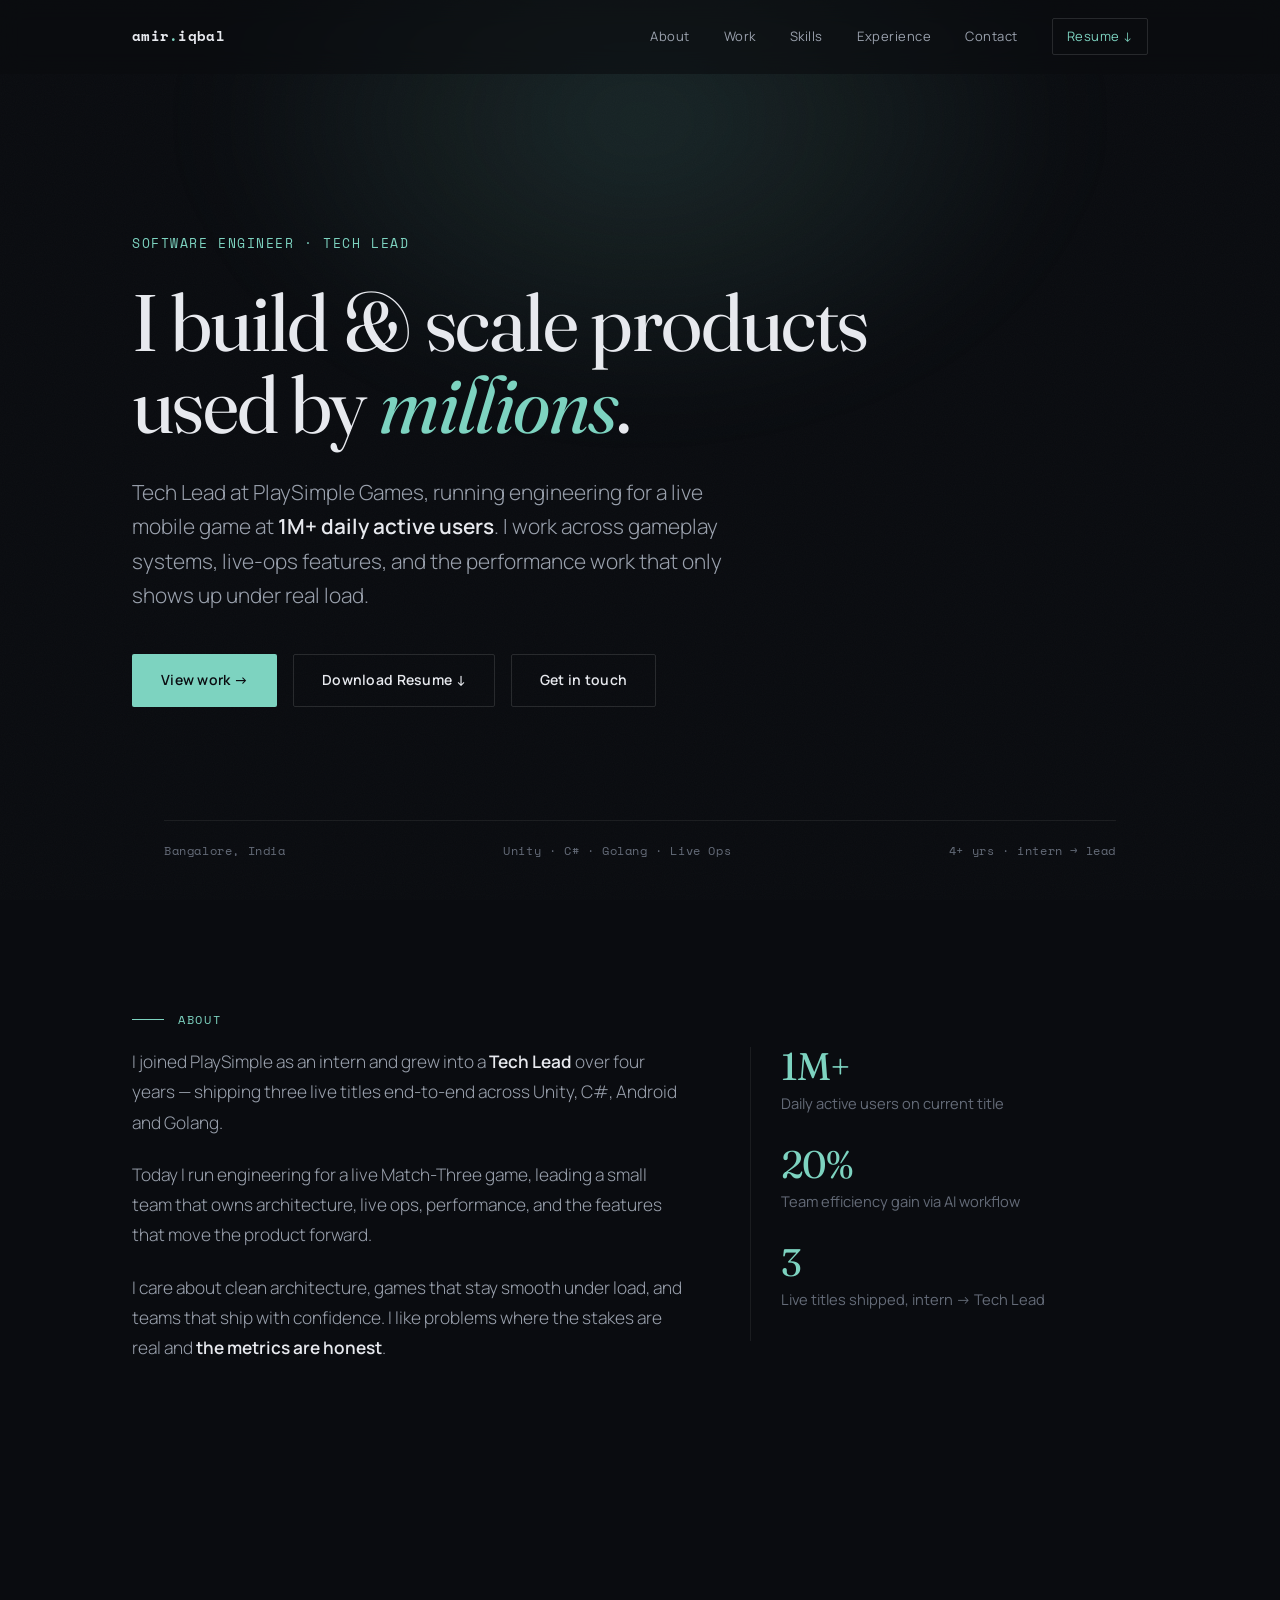
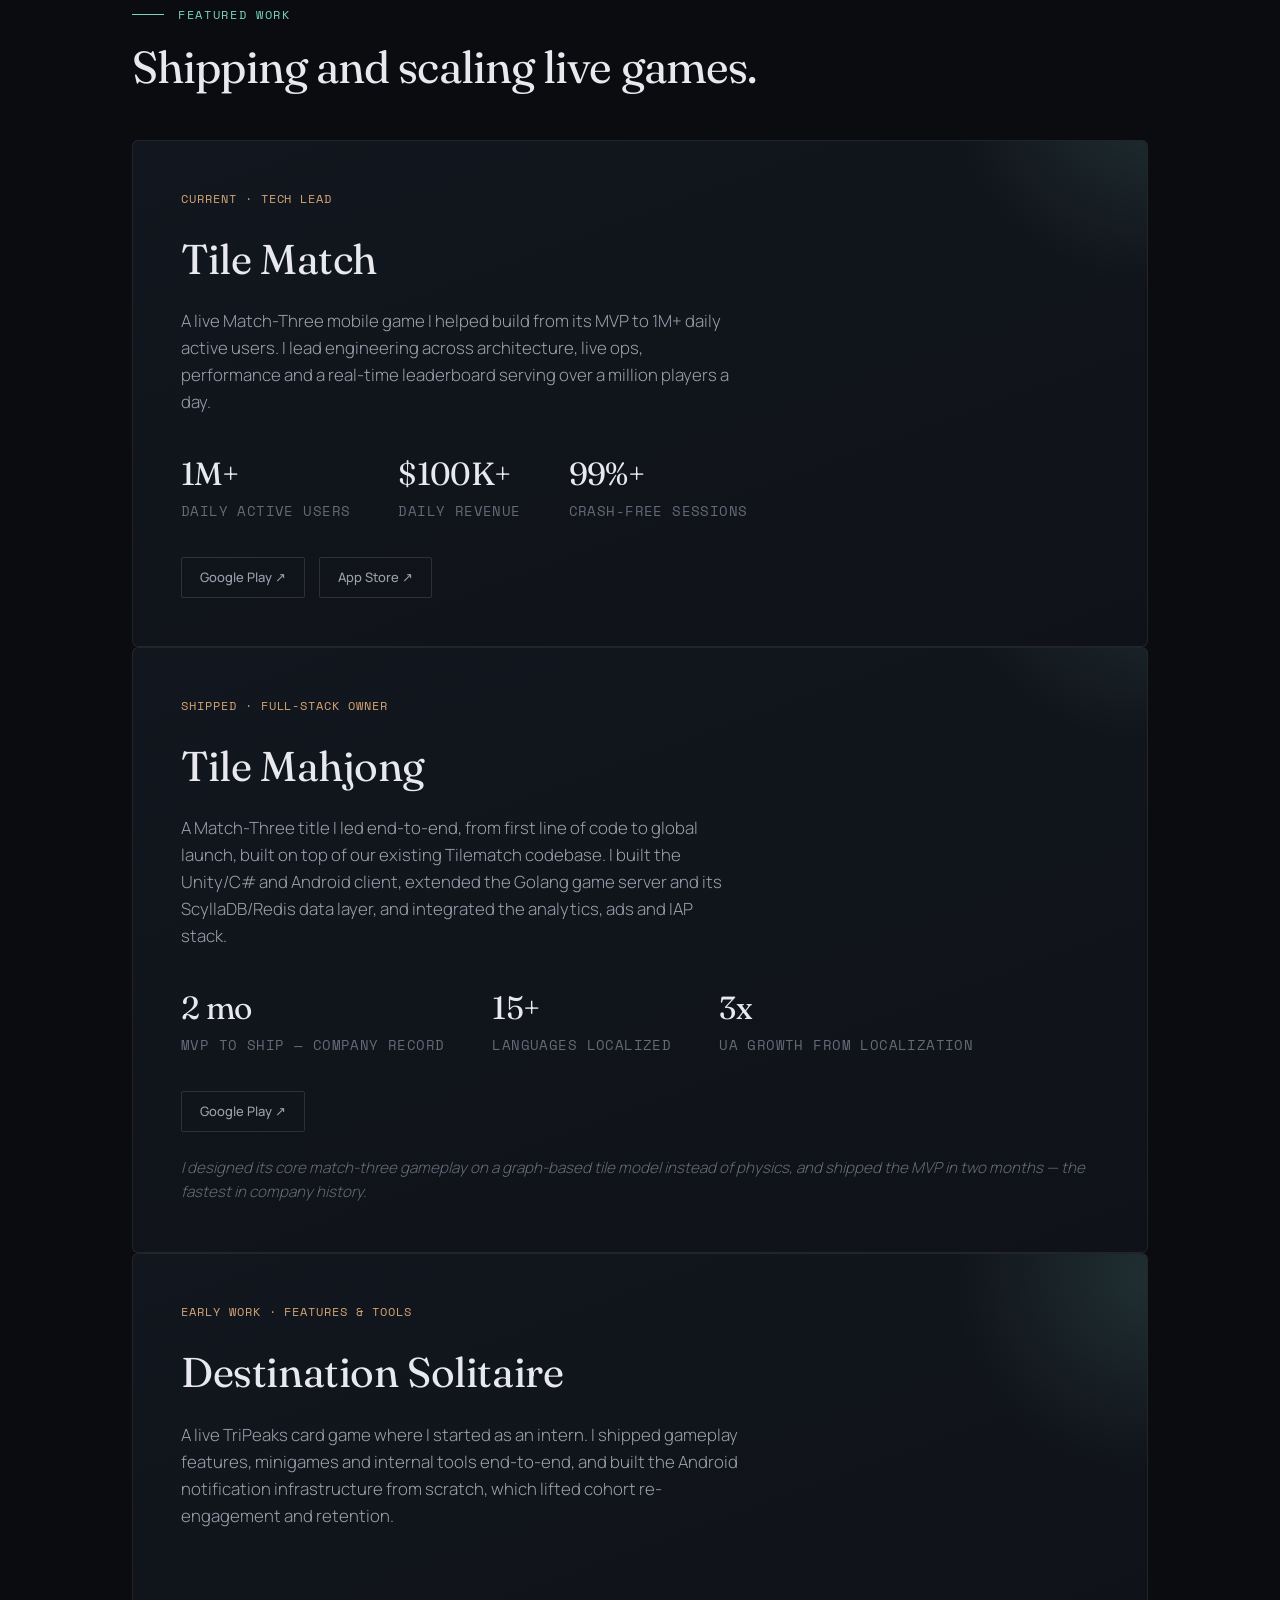
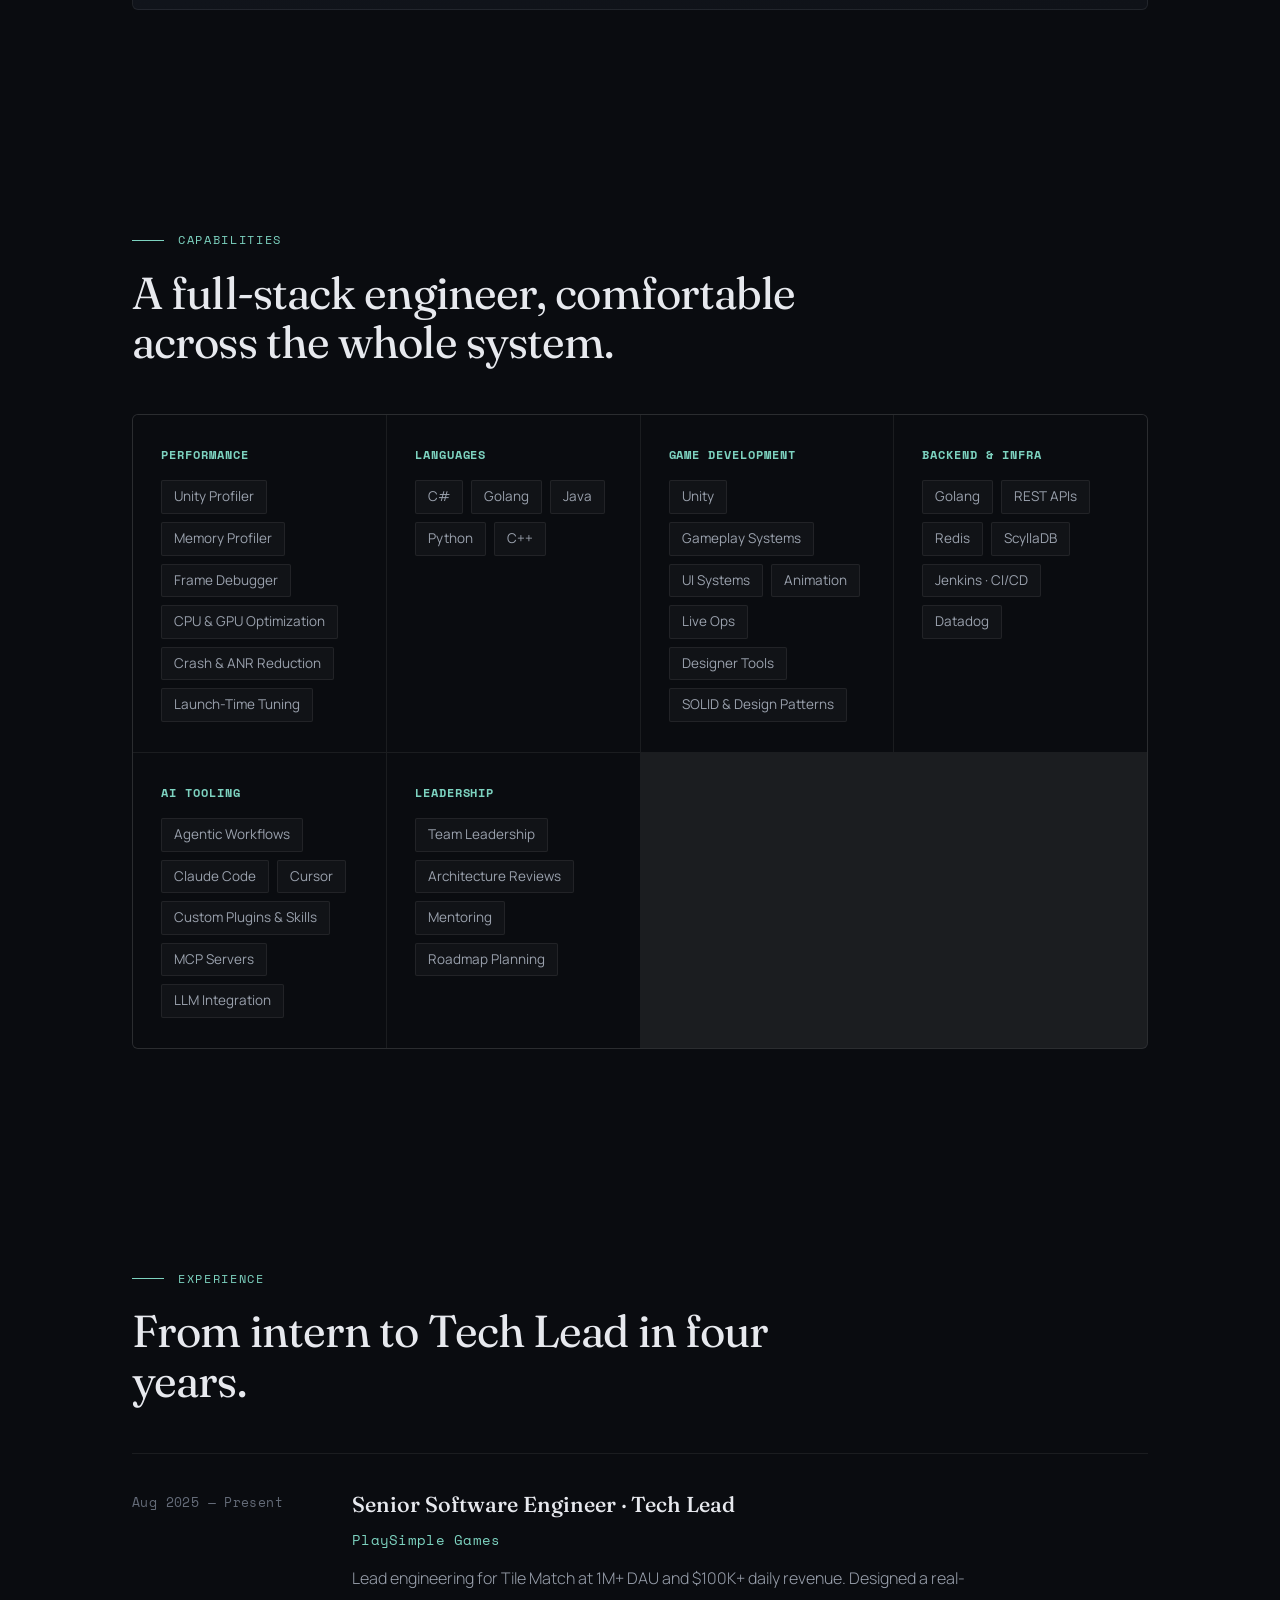
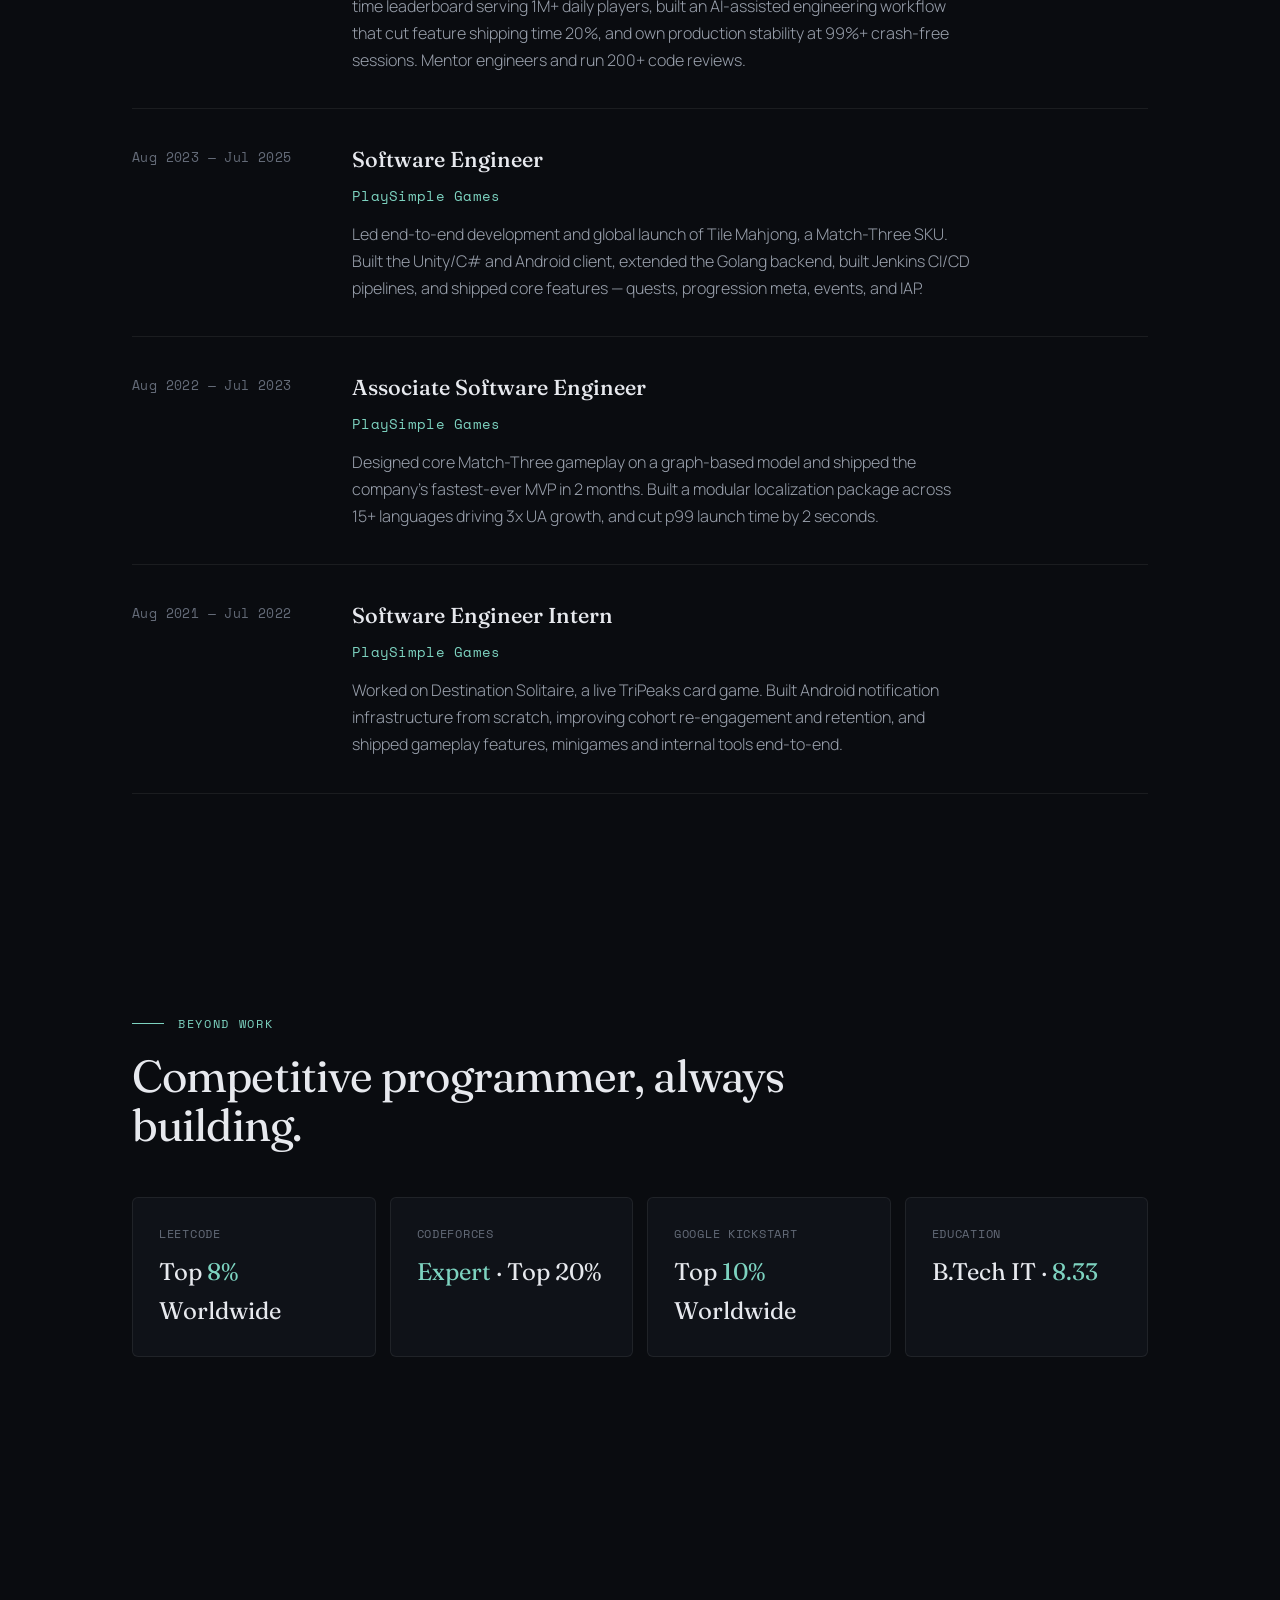
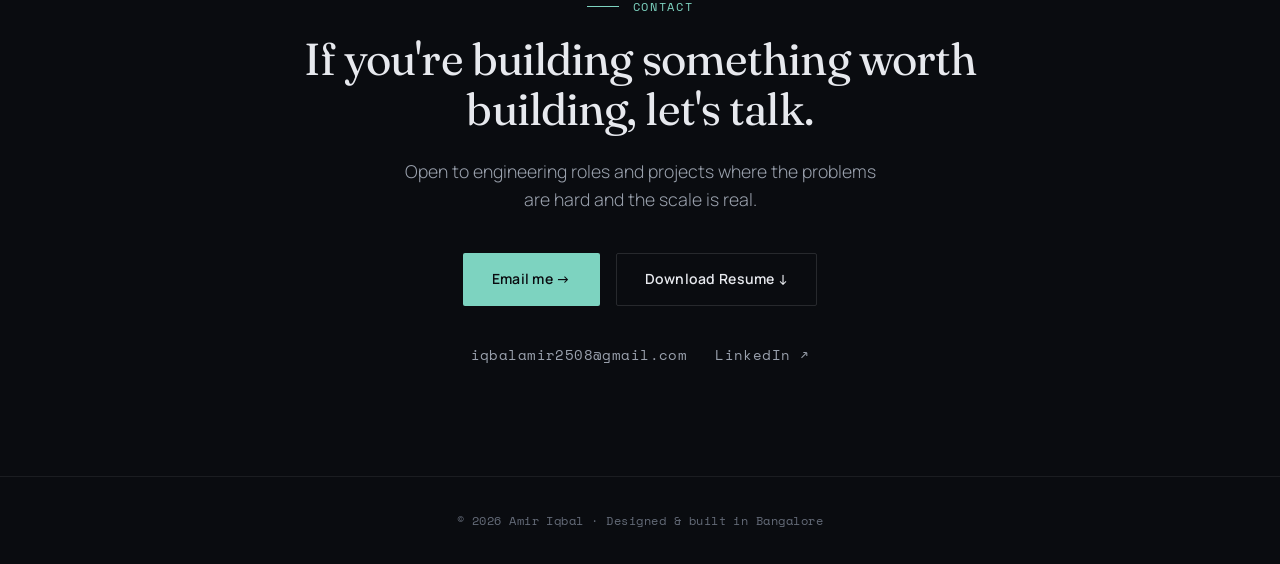
==== index.html @ c948dfc3 "Portfolio: drop delisted Solitaire store link and Tile Empire reference" ====
<!DOCTYPE html>
<html lang="en">
<head>
<meta charset="UTF-8">
<meta name="viewport" content="width=device-width, initial-scale=1.0">
<title>Amir Iqbal — Software Engineer & Tech Lead</title>
<link rel="preconnect" href="https://fonts.googleapis.com">
<link rel="preconnect" href="https://fonts.gstatic.com" crossorigin>
<link href="https://fonts.googleapis.com/css2?family=Fraunces:opsz,wght@9..144,400;9..144,500;9..144,600&family=Space+Mono:wght@400;700&family=Manrope:wght@300;400;500;600;700&display=swap" rel="stylesheet">
<style>
  :root{
    --bg:#0a0c10;
    --bg-soft:#0f1218;
    --panel:#12161e;
    --line:rgba(255,255,255,0.07);
    --line-strong:rgba(255,255,255,0.12);
    --text:#e7e9ee;
    --text-dim:#9aa1ad;
    --text-faint:#646b78;
    --accent:#7dd3c0;
    --accent-warm:#d4a574;
    --glow:rgba(125,211,192,0.14);
    --display:'Fraunces',Georgia,serif;
    --body:'Manrope',system-ui,sans-serif;
    --mono:'Space Mono',monospace;
  }
  *{margin:0;padding:0;box-sizing:border-box}
  html{scroll-behavior:smooth}
  body{
    background:var(--bg);
    color:var(--text);
    font-family:var(--body);
    font-weight:400;
    line-height:1.6;
    -webkit-font-smoothing:antialiased;
    overflow-x:hidden;
  }
  /* grain overlay */
  body::before{
    content:"";position:fixed;inset:0;z-index:1;pointer-events:none;opacity:0.025;
    background-image:url("data:image/svg+xml,%3Csvg xmlns='http://www.w3.org/2000/svg' width='200' height='200'%3E%3Cfilter id='n'%3E%3CfeTurbulence type='fractalNoise' baseFrequency='0.9' numOctaves='4'/%3E%3C/filter%3E%3Crect width='100%25' height='100%25' filter='url(%23n)'/%3E%3C/svg%3E");
  }
  ::selection{background:var(--accent);color:var(--bg)}

  .wrap{max-width:1080px;margin:0 auto;padding:0 32px;position:relative;z-index:2}

  /* ambient glow */
  .ambient{position:fixed;top:-20%;left:50%;transform:translateX(-50%);width:900px;height:600px;
    background:radial-gradient(ellipse at center,var(--glow),transparent 70%);
    filter:blur(40px);pointer-events:none;z-index:0}

  /* nav */
  nav{position:fixed;top:0;left:0;right:0;z-index:50;
    backdrop-filter:blur(12px);background:rgba(10,12,16,0.6);
    border-bottom:1px solid transparent;transition:border-color .4s,background .4s}
  nav.scrolled{border-bottom-color:var(--line);background:rgba(10,12,16,0.82)}
  .nav-in{max-width:1080px;margin:0 auto;padding:18px 32px;display:flex;justify-content:space-between;align-items:center}
  .logo{font-family:var(--mono);font-size:14px;letter-spacing:0.02em;color:var(--text);text-decoration:none;font-weight:700}
  .logo span{color:var(--accent)}
  .nav-links{display:flex;gap:34px;align-items:center}
  .nav-links a{font-size:13px;color:var(--text-dim);text-decoration:none;letter-spacing:0.04em;transition:color .25s;position:relative}
  .nav-links a:hover{color:var(--text)}
  .nav-links a::after{content:"";position:absolute;left:0;bottom:-5px;width:0;height:1px;background:var(--accent);transition:width .3s}
  .nav-links a:hover::after{width:100%}
  .nav-links a.nav-resume{color:var(--accent);border:1px solid var(--line-strong);padding:7px 14px;border-radius:2px;transition:all .25s}
  .nav-links a.nav-resume:hover{border-color:var(--accent);color:var(--accent)}
  .nav-links a.nav-resume::after{display:none}
  @media(max-width:680px){.nav-links{display:none}}

  /* hero */
  header{min-height:100vh;display:flex;align-items:center;padding:120px 0 80px;position:relative}
  .eyebrow{font-family:var(--mono);font-size:13px;color:var(--accent);letter-spacing:0.12em;text-transform:uppercase;margin-bottom:28px;
    opacity:0;animation:rise .8s .1s forwards}
  h1{font-family:var(--display);font-weight:400;font-size:clamp(2.6rem,7vw,5rem);line-height:1.02;letter-spacing:-0.02em;margin-bottom:30px}
  h1 .li{display:block;opacity:0;animation:rise .9s forwards}
  h1 .li:nth-child(1){animation-delay:.2s}
  h1 .li:nth-child(2){animation-delay:.34s}
  h1 em{font-style:italic;color:var(--accent)}
  .lead{font-size:clamp(1.05rem,2vw,1.3rem);color:var(--text-dim);max-width:600px;font-weight:300;line-height:1.65;margin-bottom:42px;
    opacity:0;animation:rise .9s .5s forwards}
  .lead b{color:var(--text);font-weight:600}
  .cta-row{display:flex;gap:16px;flex-wrap:wrap;opacity:0;animation:rise .9s .65s forwards}
  .btn{font-family:var(--body);font-size:14px;font-weight:600;letter-spacing:0.02em;padding:14px 28px;border-radius:2px;text-decoration:none;
    transition:all .3s;display:inline-flex;align-items:center;gap:10px;cursor:pointer;border:1px solid transparent}
  .btn-primary{background:var(--accent);color:var(--bg)}
  .btn-primary:hover{background:#9ee3d3;transform:translateY(-2px);box-shadow:0 12px 30px -10px var(--accent)}
  .btn-ghost{border-color:var(--line-strong);color:var(--text)}
  .btn-ghost:hover{border-color:var(--accent);color:var(--accent);transform:translateY(-2px)}

  .hero-meta{position:absolute;bottom:40px;left:32px;right:32px;display:flex;justify-content:space-between;
    font-family:var(--mono);font-size:12px;color:var(--text-faint);letter-spacing:0.05em;
    opacity:0;animation:fade 1s 1s forwards;border-top:1px solid var(--line);padding-top:20px;max-width:1016px;margin:0 auto}
  @media(max-width:680px){.hero-meta{position:static;margin-top:60px}}

  /* sections */
  section{padding:110px 0;position:relative}
  .sec-label{font-family:var(--mono);font-size:12px;color:var(--accent);letter-spacing:0.14em;text-transform:uppercase;margin-bottom:18px;
    display:flex;align-items:center;gap:14px}
  .sec-label::before{content:"";width:32px;height:1px;background:var(--accent);display:inline-block}
  h2{font-family:var(--display);font-weight:400;font-size:clamp(1.9rem,4vw,2.8rem);letter-spacing:-0.02em;line-height:1.1;margin-bottom:48px;max-width:680px}

  .about-grid{display:grid;grid-template-columns:1.4fr 1fr;gap:60px;align-items:start}
  @media(max-width:760px){.about-grid{grid-template-columns:1fr;gap:36px}}
  .about-body p{color:var(--text-dim);font-size:1.08rem;font-weight:300;margin-bottom:22px;line-height:1.75}
  .about-body p b{color:var(--text);font-weight:600}
  .about-side{border-left:1px solid var(--line);padding-left:30px}
  .stat{margin-bottom:30px}
  .stat .n{font-family:var(--display);font-size:2.4rem;color:var(--accent);line-height:1;letter-spacing:-0.02em}
  .stat .l{font-size:0.92rem;color:var(--text-faint);margin-top:6px}

  /* featured work */
  .work-card{background:linear-gradient(160deg,var(--panel),var(--bg-soft));border:1px solid var(--line);border-radius:6px;
    padding:48px;position:relative;overflow:hidden;transition:border-color .4s}
  .work-card:hover{border-color:var(--line-strong)}
  .work-card::after{content:"";position:absolute;top:-50%;right:-20%;width:400px;height:400px;
    background:radial-gradient(circle,var(--glow),transparent 70%);pointer-events:none}
  .work-tag{font-family:var(--mono);font-size:12px;color:var(--accent-warm);letter-spacing:0.08em;margin-bottom:18px;position:relative;z-index:1}
  .work-card h3{font-family:var(--display);font-size:clamp(1.8rem,3.5vw,2.6rem);font-weight:400;margin-bottom:16px;letter-spacing:-0.01em;position:relative;z-index:1}
  .work-card p{color:var(--text-dim);font-weight:300;max-width:560px;margin-bottom:32px;font-size:1.05rem;position:relative;z-index:1}
  .metrics{display:flex;gap:48px;flex-wrap:wrap;margin-bottom:34px;position:relative;z-index:1}
  .metric .mn{font-family:var(--display);font-size:2rem;color:var(--text);letter-spacing:-0.02em}
  .metric .ml{font-size:0.85rem;color:var(--text-faint);margin-top:2px;font-family:var(--mono);letter-spacing:0.03em}
  .store-links{display:flex;gap:14px;flex-wrap:wrap;position:relative;z-index:1}
  .store-links a{font-size:13px;color:var(--text-dim);text-decoration:none;border:1px solid var(--line-strong);padding:9px 18px;border-radius:2px;transition:all .3s;font-weight:500}
  .store-links a:hover{border-color:var(--accent);color:var(--accent)}

  .sku-note{margin-top:24px;font-size:0.95rem;color:var(--text-faint);font-weight:300;font-style:italic}

  /* skills */
  .skills-grid{display:grid;grid-template-columns:repeat(auto-fit,minmax(240px,1fr));gap:1px;background:var(--line);border:1px solid var(--line);border-radius:6px;overflow:hidden}
  .skill-cell{background:var(--bg);padding:30px 28px;transition:background .3s}
  .skill-cell:hover{background:var(--panel)}
  .skill-cell h4{font-family:var(--mono);font-size:12px;color:var(--accent);letter-spacing:0.08em;text-transform:uppercase;margin-bottom:16px}
  .skill-cell .items{display:flex;flex-wrap:wrap;gap:8px}
  .skill-cell .items span{font-size:13.5px;color:var(--text-dim);background:rgba(255,255,255,0.03);border:1px solid var(--line);padding:5px 12px;border-radius:2px}

  /* timeline */
  .timeline{position:relative;margin-top:10px}
  .tl-item{display:grid;grid-template-columns:180px 1fr;gap:40px;padding:34px 0;border-top:1px solid var(--line);position:relative}
  .tl-item:last-child{border-bottom:1px solid var(--line)}
  @media(max-width:680px){.tl-item{grid-template-columns:1fr;gap:10px}}
  .tl-when{font-family:var(--mono);font-size:13px;color:var(--text-faint);letter-spacing:0.03em;padding-top:4px}
  .tl-role{font-family:var(--display);font-size:1.35rem;font-weight:500;margin-bottom:6px}
  .tl-co{font-size:0.9rem;color:var(--accent);margin-bottom:14px;font-family:var(--mono);letter-spacing:0.02em}
  .tl-desc{color:var(--text-dim);font-weight:300;font-size:1rem;line-height:1.7;max-width:620px}

  /* creds */
  .creds{display:flex;gap:14px;flex-wrap:wrap}
  .cred{flex:1;min-width:200px;border:1px solid var(--line);border-radius:6px;padding:26px;background:var(--bg-soft);transition:border-color .3s,transform .3s}
  .cred:hover{border-color:var(--line-strong);transform:translateY(-3px)}
  .cred .ct{font-family:var(--mono);font-size:12px;color:var(--text-faint);letter-spacing:0.06em;text-transform:uppercase;margin-bottom:10px}
  .cred .cv{font-family:var(--display);font-size:1.5rem;color:var(--text)}
  .cred .cv em{font-style:normal;color:var(--accent)}

  /* contact */
  .contact{text-align:center;padding:130px 0 110px}
  .contact h2{margin:0 auto 24px;text-align:center}
  .contact p{color:var(--text-dim);font-weight:300;max-width:480px;margin:0 auto 40px;font-size:1.1rem}
  .contact-cta{display:flex;gap:16px;justify-content:center;flex-wrap:wrap;margin-bottom:38px}
  .contact-links{display:flex;gap:28px;justify-content:center;flex-wrap:wrap;margin-top:8px}
  .contact-links a{font-family:var(--mono);font-size:14px;color:var(--text-dim);text-decoration:none;letter-spacing:0.03em;transition:color .3s;position:relative}
  .contact-links a:hover{color:var(--accent)}

  footer{border-top:1px solid var(--line);padding:34px 0;text-align:center;font-family:var(--mono);font-size:12px;color:var(--text-faint);letter-spacing:0.04em}

  /* reveal on scroll */
  .reveal{opacity:0;transform:translateY(24px);transition:opacity .8s,transform .8s}
  .reveal.in{opacity:1;transform:none}

  @keyframes rise{from{opacity:0;transform:translateY(22px)}to{opacity:1;transform:none}}
  @keyframes fade{from{opacity:0}to{opacity:1}}
</style>
</head>
<body>
<div class="ambient"></div>

<nav id="nav">
  <div class="nav-in">
    <a href="#top" class="logo">amir<span>.</span>iqbal</a>
    <div class="nav-links">
      <a href="#about">About</a>
      <a href="#work">Work</a>
      <a href="#skills">Skills</a>
      <a href="#experience">Experience</a>
      <a href="#contact">Contact</a>
      <a href="pdfs/Amir_Iqbal_Resume.pdf" class="nav-resume" target="_blank" rel="noopener" download>Resume ↓</a>
    </div>
  </div>
</nav>

<div class="wrap" id="top">
<header>
  <div>
    <div class="eyebrow">Software Engineer · Tech Lead</div>
    <h1>
      <span class="li">I build &amp; scale products</span>
      <span class="li">used by <em>millions</em>.</span>
    </h1>
    <p class="lead">Tech Lead at PlaySimple Games, running engineering for a live mobile game at <b>1M+ daily active users</b>. I work across gameplay systems, live-ops features, and the performance work that only shows up under real load.</p>
    <div class="cta-row">
      <a href="#work" class="btn btn-primary">View work →</a>
      <a href="pdfs/Amir_Iqbal_Resume.pdf" class="btn btn-ghost" target="_blank" rel="noopener" download>Download Resume ↓</a>
      <a href="#contact" class="btn btn-ghost">Get in touch</a>
    </div>
  </div>
  <div class="hero-meta">
    <span>Bangalore, India</span>
    <span>Unity · C# · Golang · Live Ops</span>
    <span>4+ yrs · intern → lead</span>
  </div>
</header>
</div>

<div class="wrap">
<section id="about">
  <div class="sec-label">About</div>
  <div class="about-grid">
    <div class="about-body reveal">
      <p>I joined PlaySimple as an intern and grew into a <b>Tech Lead</b> over four years — shipping three live titles end-to-end across Unity, C#, Android and Golang.</p>
      <p>Today I run engineering for a live Match-Three game, leading a small team that owns architecture, live ops, performance, and the features that move the product forward.</p>
      <p>I care about clean architecture, games that stay smooth under load, and teams that ship with confidence. I like problems where the stakes are real and <b>the metrics are honest</b>.</p>
    </div>
    <div class="about-side reveal">
      <div class="stat"><div class="n">1M+</div><div class="l">Daily active users on current title</div></div>
      <div class="stat"><div class="n">20%</div><div class="l">Team efficiency gain via AI workflow</div></div>
      <div class="stat"><div class="n">3</div><div class="l">Live titles shipped, intern → Tech Lead</div></div>
    </div>
  </div>
</section>

<section id="work">
  <div class="sec-label">Featured Work</div>
  <h2>Shipping and scaling live games.</h2>
  <div class="work-card reveal">
    <div class="work-tag">CURRENT · TECH LEAD</div>
    <h3>Tile Match</h3>
    <p>A live Match-Three mobile game I helped build from its MVP to 1M+ daily active users. I lead engineering across architecture, live ops, performance and a real-time leaderboard serving over a million players a day.</p>
    <div class="metrics">
      <div class="metric"><div class="mn">1M+</div><div class="ml">DAILY ACTIVE USERS</div></div>
      <div class="metric"><div class="mn">$100K+</div><div class="ml">DAILY REVENUE</div></div>
      <div class="metric"><div class="mn">99%+</div><div class="ml">CRASH-FREE SESSIONS</div></div>
    </div>
    <div class="store-links">
      <a href="https://play.google.com/store/apps/details?id=in.playsimple.triple.tile.matchgame.pair.three.puzzle.object.royale" target="_blank" rel="noopener">Google Play ↗</a>
      <a href="https://apps.apple.com/in/app/tile-match-triple-puzzle-game/id6448493522" target="_blank" rel="noopener">App Store ↗</a>
    </div>
  </div>

  <div class="work-card reveal">
    <div class="work-tag">SHIPPED · FULL-STACK OWNER</div>
    <h3>Tile Mahjong</h3>
    <p>A Match-Three title I led end-to-end, from first line of code to global launch, built on top of our existing Tilematch codebase. I built the Unity/C# and Android client, extended the Golang game server and its ScyllaDB/Redis data layer, and integrated the analytics, ads and IAP stack.</p>
    <div class="metrics">
      <div class="metric"><div class="mn">2 mo</div><div class="ml">MVP TO SHIP — COMPANY RECORD</div></div>
      <div class="metric"><div class="mn">15+</div><div class="ml">LANGUAGES LOCALIZED</div></div>
      <div class="metric"><div class="mn">3x</div><div class="ml">UA GROWTH FROM LOCALIZATION</div></div>
    </div>
    <div class="store-links">
      <a href="https://play.google.com/store/apps/details?id=in.playsimple.triple.mahjong.tile" target="_blank" rel="noopener">Google Play ↗</a>
    </div>
    <div class="sku-note">I designed its core match-three gameplay on a graph-based tile model instead of physics, and shipped the MVP in two months — the fastest in company history.</div>
  </div>

  <div class="work-card reveal">
    <div class="work-tag">EARLY WORK · FEATURES &amp; TOOLS</div>
    <h3>Destination Solitaire</h3>
    <p>A live TriPeaks card game where I started as an intern. I shipped gameplay features, minigames and internal tools end-to-end, and built the Android notification infrastructure from scratch, which lifted cohort re-engagement and retention.</p>
  </div>
</section>

<section id="skills">
  <div class="sec-label">Capabilities</div>
  <h2>A full-stack engineer, comfortable across the whole system.</h2>
  <div class="skills-grid reveal">
    <div class="skill-cell">
      <h4>Performance</h4>
      <div class="items"><span>Unity Profiler</span><span>Memory Profiler</span><span>Frame Debugger</span><span>CPU &amp; GPU Optimization</span><span>Crash &amp; ANR Reduction</span><span>Launch-Time Tuning</span></div>
    </div>
    <div class="skill-cell">
      <h4>Languages</h4>
      <div class="items"><span>C#</span><span>Golang</span><span>Java</span><span>Python</span><span>C++</span></div>
    </div>
    <div class="skill-cell">
      <h4>Game Development</h4>
      <div class="items"><span>Unity</span><span>Gameplay Systems</span><span>UI Systems</span><span>Animation</span><span>Live Ops</span><span>Designer Tools</span><span>SOLID &amp; Design Patterns</span></div>
    </div>
    <div class="skill-cell">
      <h4>Backend &amp; Infra</h4>
      <div class="items"><span>Golang</span><span>REST APIs</span><span>Redis</span><span>ScyllaDB</span><span>Jenkins · CI/CD</span><span>Datadog</span></div>
    </div>
    <div class="skill-cell">
      <h4>AI Tooling</h4>
      <div class="items"><span>Agentic Workflows</span><span>Claude Code</span><span>Cursor</span><span>Custom Plugins &amp; Skills</span><span>MCP Servers</span><span>LLM Integration</span></div>
    </div>
    <div class="skill-cell">
      <h4>Leadership</h4>
      <div class="items"><span>Team Leadership</span><span>Architecture Reviews</span><span>Mentoring</span><span>Roadmap Planning</span></div>
    </div>
  </div>
</section>

<section id="experience">
  <div class="sec-label">Experience</div>
  <h2>From intern to Tech Lead in four years.</h2>
  <div class="timeline reveal">
    <div class="tl-item">
      <div class="tl-when">Aug 2025 — Present</div>
      <div>
        <div class="tl-role">Senior Software Engineer · Tech Lead</div>
        <div class="tl-co">PlaySimple Games</div>
        <div class="tl-desc">Lead engineering for Tile Match at 1M+ DAU and $100K+ daily revenue. Designed a real-time leaderboard serving 1M+ daily players, built an AI-assisted engineering workflow that cut feature shipping time 20%, and own production stability at 99%+ crash-free sessions. Mentor engineers and run 200+ code reviews.</div>
      </div>
    </div>
    <div class="tl-item">
      <div class="tl-when">Aug 2023 — Jul 2025</div>
      <div>
        <div class="tl-role">Software Engineer</div>
        <div class="tl-co">PlaySimple Games</div>
        <div class="tl-desc">Led end-to-end development and global launch of Tile Mahjong, a Match-Three SKU. Built the Unity/C# and Android client, extended the Golang backend, built Jenkins CI/CD pipelines, and shipped core features — quests, progression meta, events, and IAP.</div>
      </div>
    </div>
    <div class="tl-item">
      <div class="tl-when">Aug 2022 — Jul 2023</div>
      <div>
        <div class="tl-role">Associate Software Engineer</div>
        <div class="tl-co">PlaySimple Games</div>
        <div class="tl-desc">Designed core Match-Three gameplay on a graph-based model and shipped the company's fastest-ever MVP in 2 months. Built a modular localization package across 15+ languages driving 3x UA growth, and cut p99 launch time by 2 seconds.</div>
      </div>
    </div>
    <div class="tl-item">
      <div class="tl-when">Aug 2021 — Jul 2022</div>
      <div>
        <div class="tl-role">Software Engineer Intern</div>
        <div class="tl-co">PlaySimple Games</div>
        <div class="tl-desc">Worked on Destination Solitaire, a live TriPeaks card game. Built Android notification infrastructure from scratch, improving cohort re-engagement and retention, and shipped gameplay features, minigames and internal tools end-to-end.</div>
      </div>
    </div>
  </div>
</section>

<section id="creds-sec">
  <div class="sec-label">Beyond Work</div>
  <h2>Competitive programmer, always building.</h2>
  <div class="creds reveal">
    <div class="cred"><div class="ct">LeetCode</div><div class="cv">Top <em>8%</em> Worldwide</div></div>
    <div class="cred"><div class="ct">Codeforces</div><div class="cv"><em>Expert</em> · Top 20%</div></div>
    <div class="cred"><div class="ct">Google Kickstart</div><div class="cv">Top <em>10%</em> Worldwide</div></div>
    <div class="cred"><div class="ct">Education</div><div class="cv">B.Tech IT · <em>8.33</em></div></div>
  </div>
</section>
</div>

<div class="wrap">
<section id="contact" class="contact">
  <div class="sec-label" style="justify-content:center">Contact</div>
  <h2>If you're building something worth building, let's talk.</h2>
  <p>Open to engineering roles and projects where the problems are hard and the scale is real.</p>
  <div class="contact-cta">
    <a href="mailto:iqbalamir2508@gmail.com" class="btn btn-primary">Email me →</a>
    <a href="pdfs/Amir_Iqbal_Resume.pdf" class="btn btn-ghost" target="_blank" rel="noopener" download>Download Resume ↓</a>
  </div>
  <div class="contact-links">
    <a href="mailto:iqbalamir2508@gmail.com">iqbalamir2508@gmail.com</a>
    <a href="https://linkedin.com/in/iqbalamir2000" target="_blank" rel="noopener">LinkedIn ↗</a>
  </div>
</section>
</div>

<footer>
  <div class="wrap">© 2026 Amir Iqbal · Designed &amp; built in Bangalore</div>
</footer>

<script>
  const nav=document.getElementById('nav');
  window.addEventListener('scroll',()=>{nav.classList.toggle('scrolled',window.scrollY>40)});
  const io=new IntersectionObserver((es)=>{es.forEach(e=>{if(e.isIntersecting){e.target.classList.add('in');io.unobserve(e.target)}})},{threshold:0.12});
  document.querySelectorAll('.reveal').forEach(el=>io.observe(el));
</script>
</body>
</html>
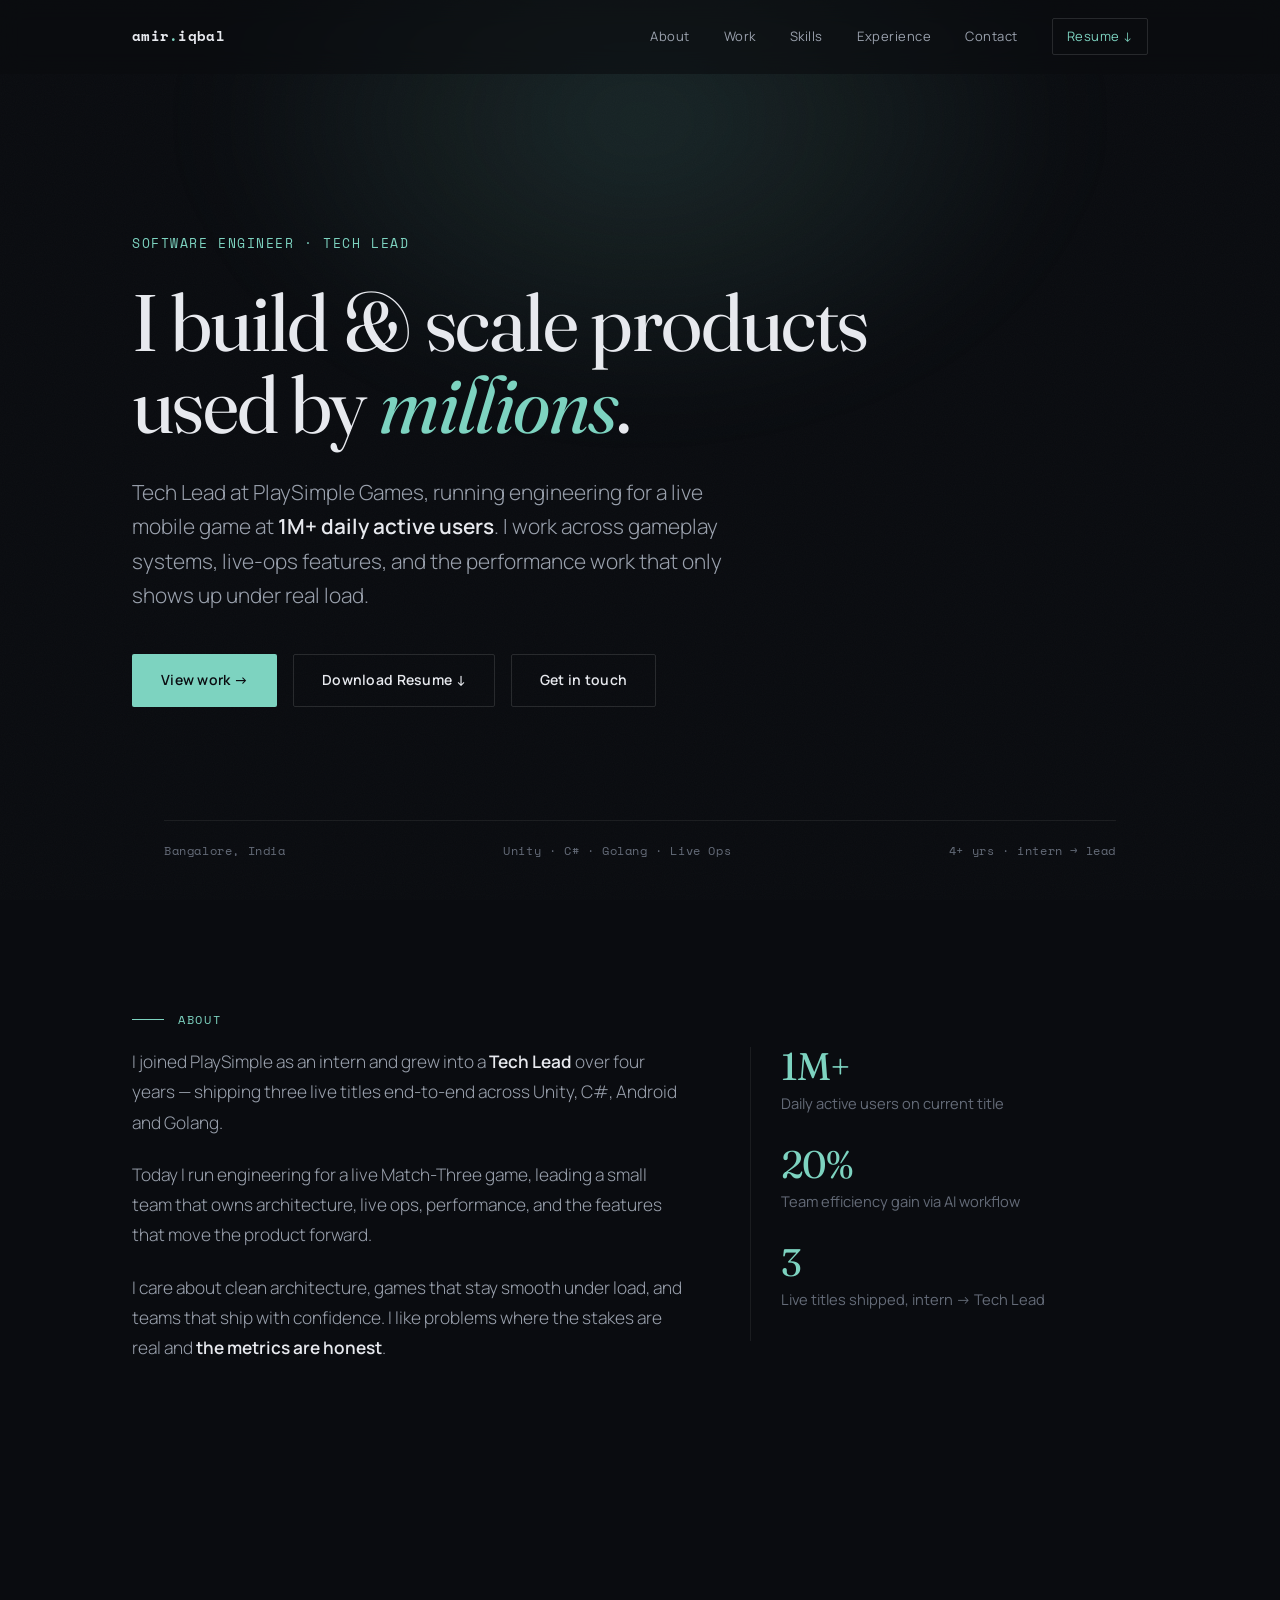
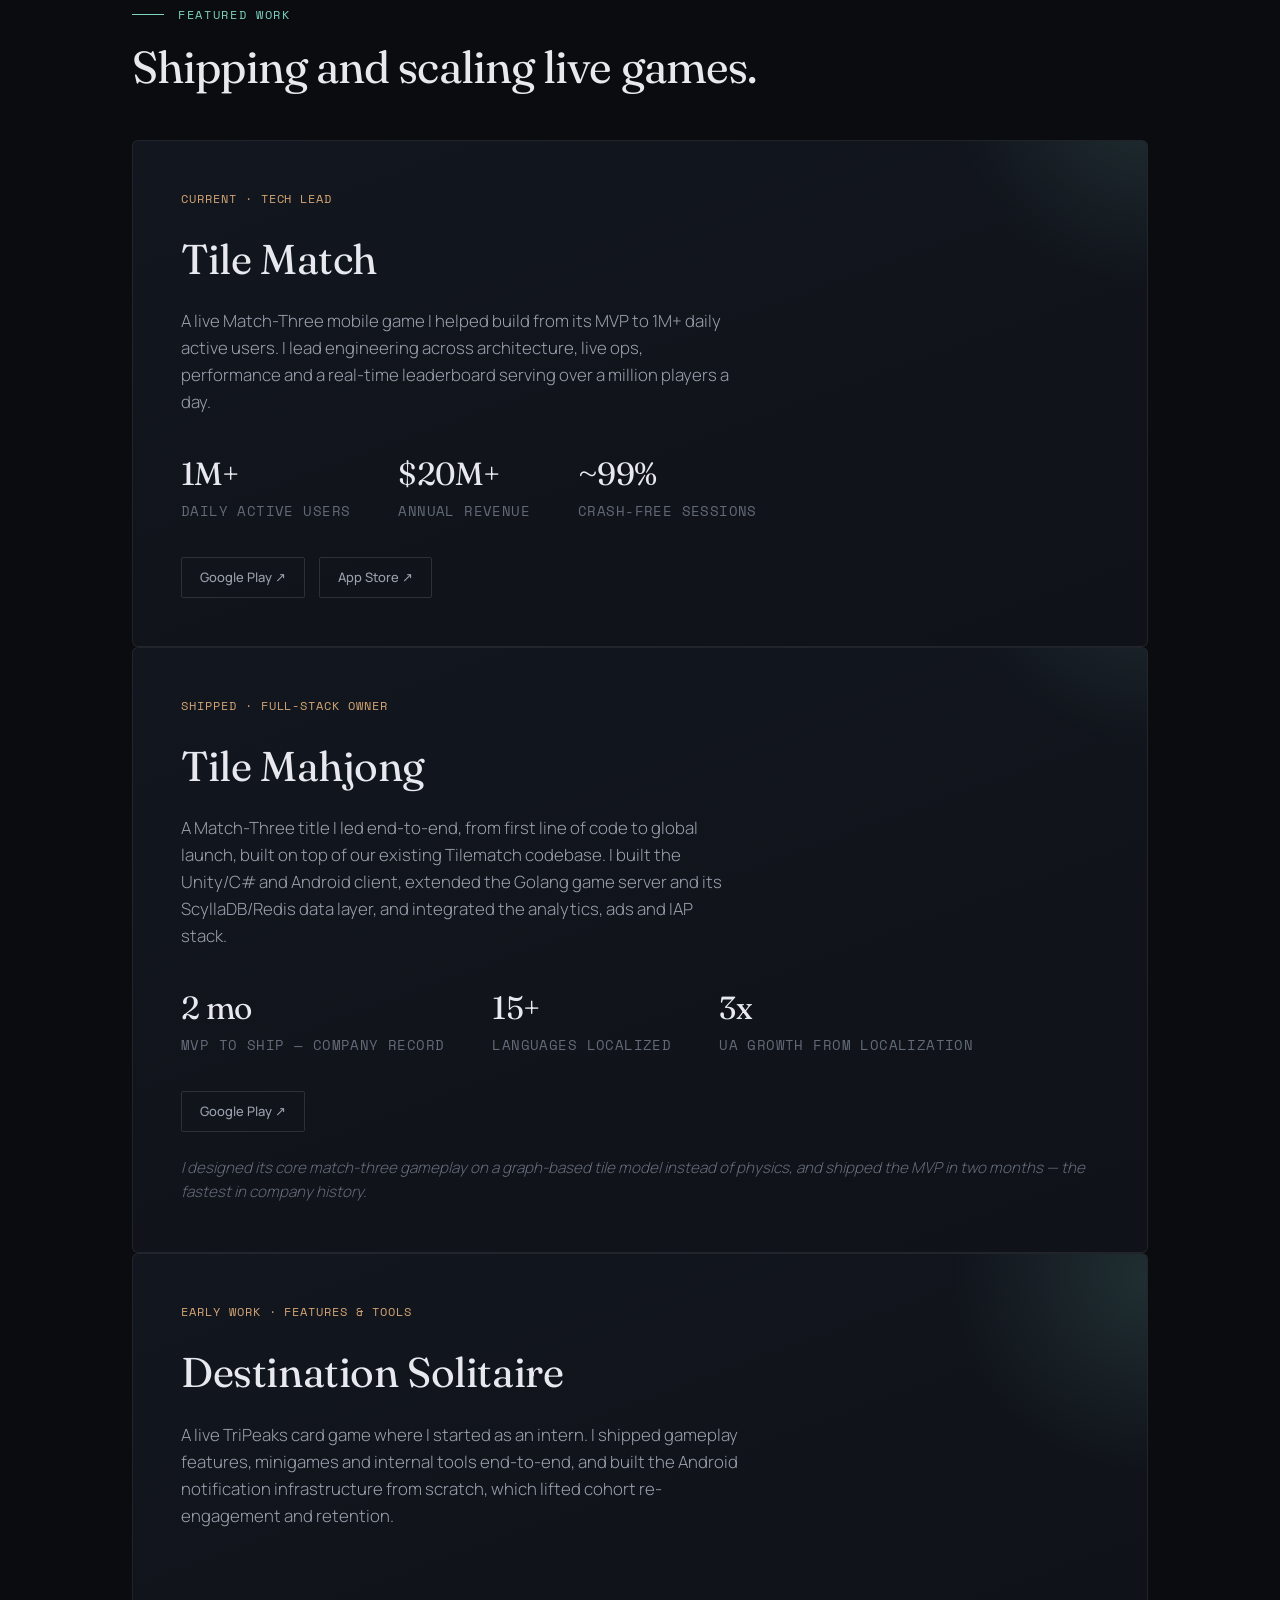
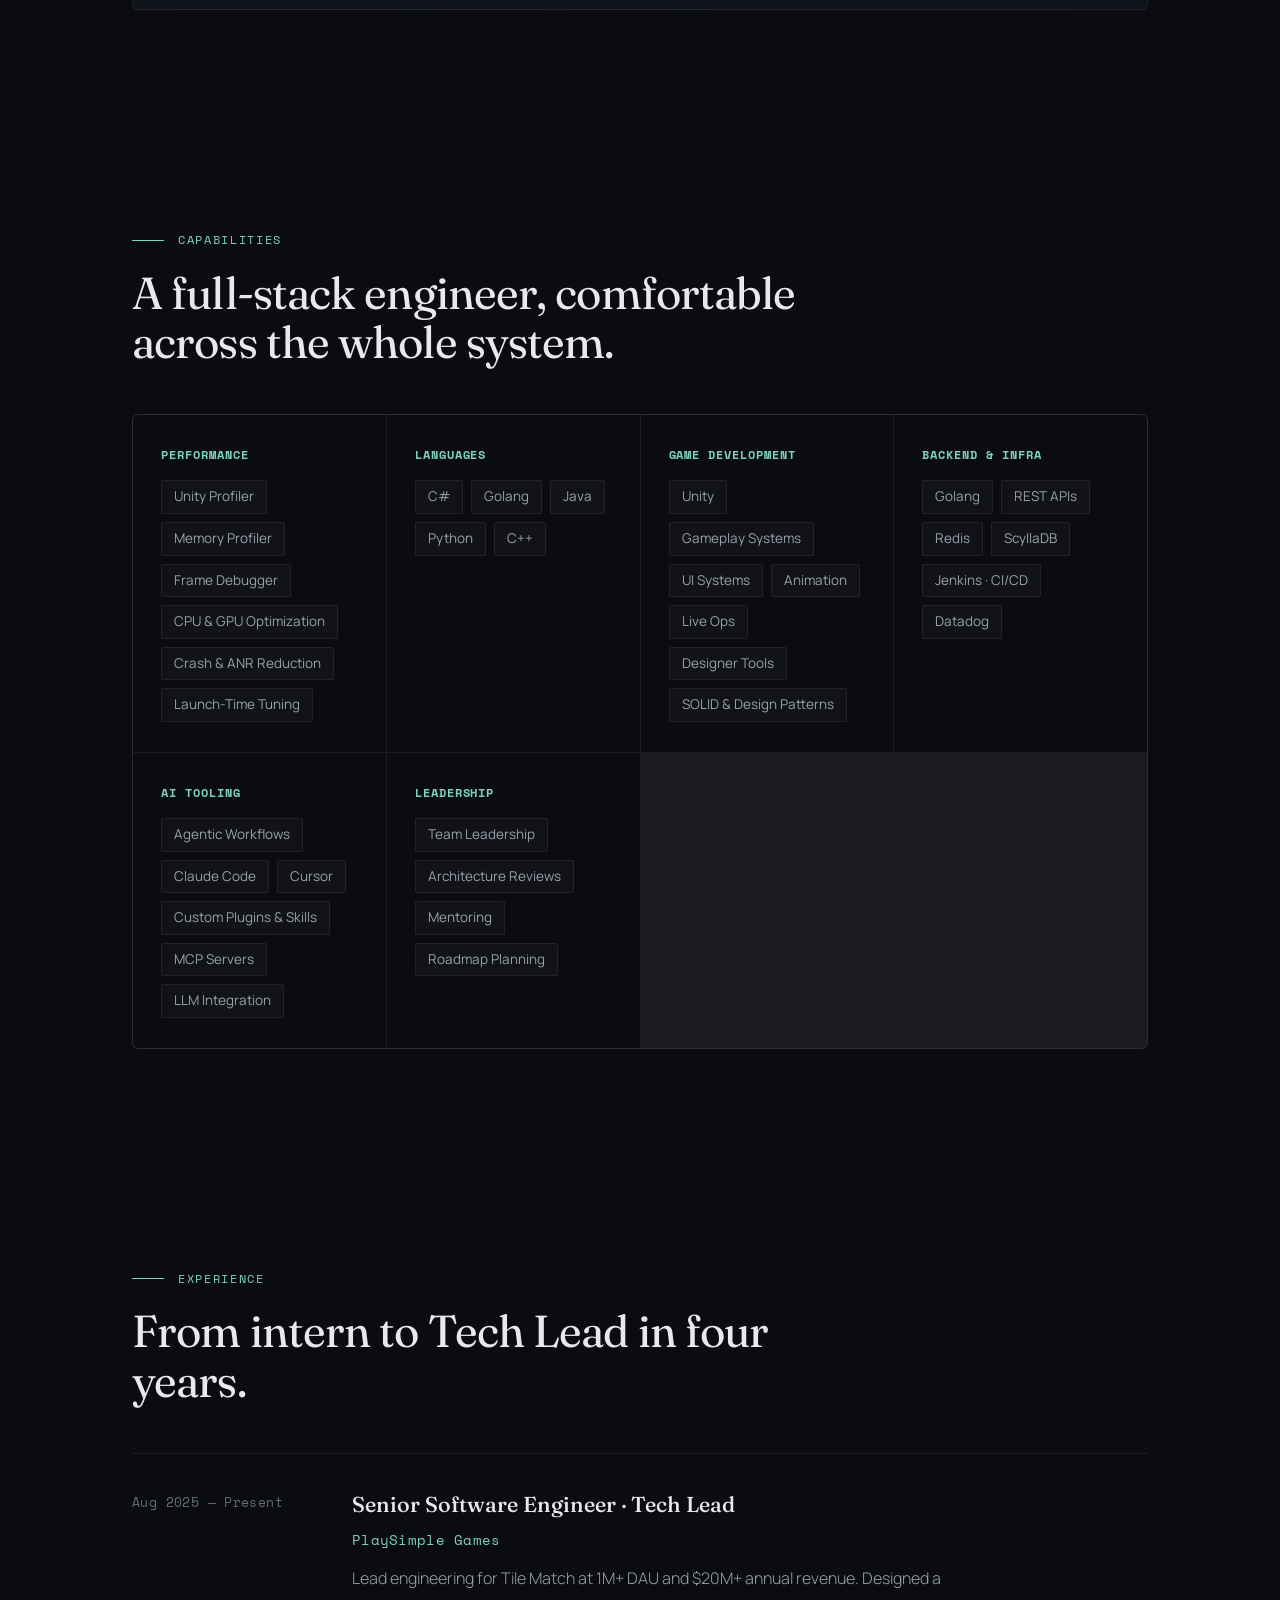
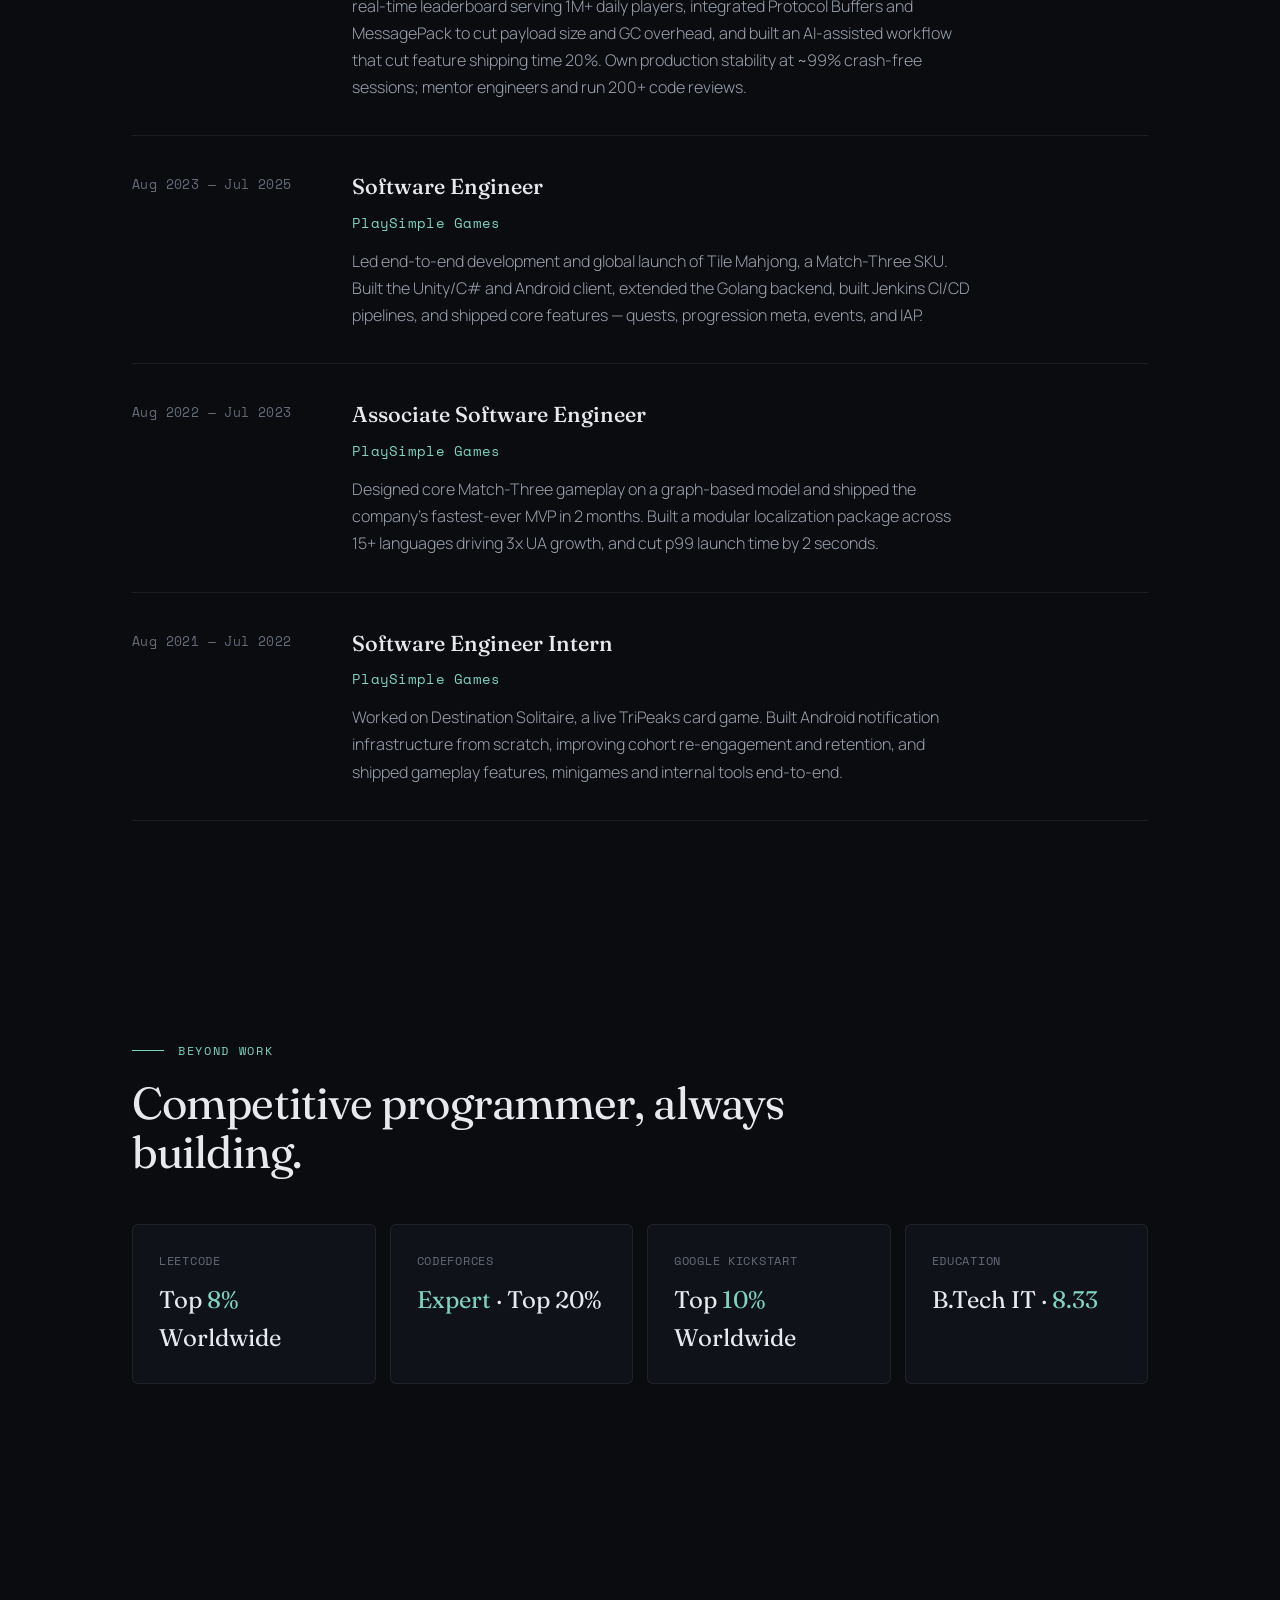
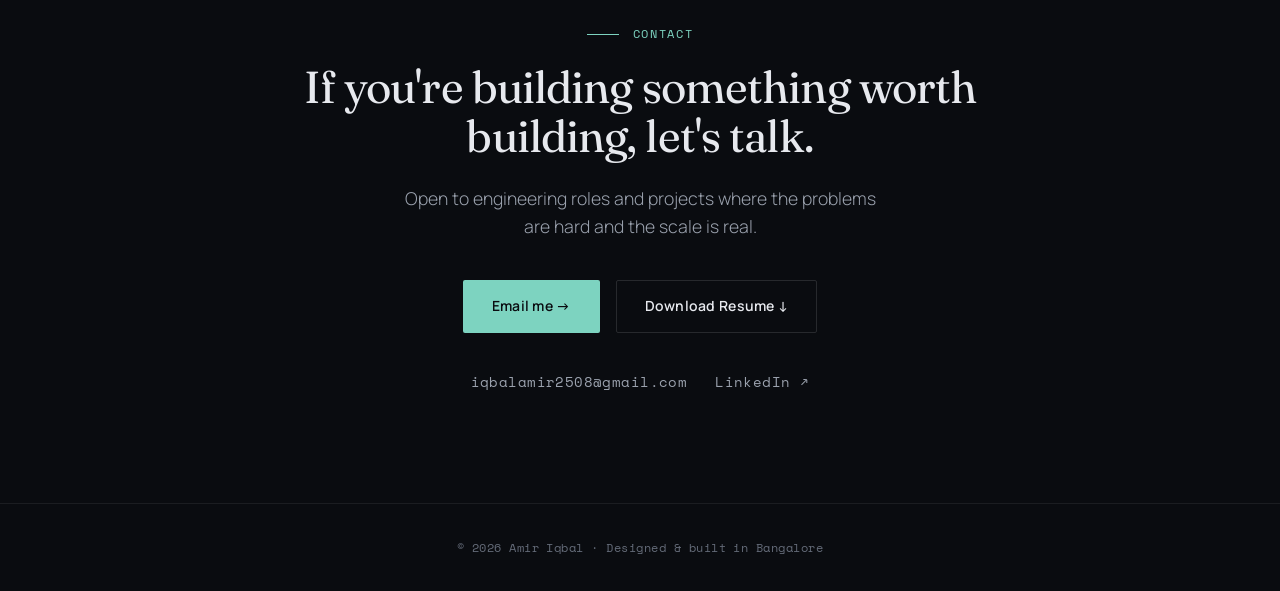
==== commit f47879c6: "Correct revenue and crash-free figures; surface serialization work" ====
--- a/index.html
+++ b/index.html
@@ -237,8 +237,8 @@
     <p>A live Match-Three mobile game I helped build from its MVP to 1M+ daily active users. I lead engineering across architecture, live ops, performance and a real-time leaderboard serving over a million players a day.</p>
     <div class="metrics">
       <div class="metric"><div class="mn">1M+</div><div class="ml">DAILY ACTIVE USERS</div></div>
-      <div class="metric"><div class="mn">$100K+</div><div class="ml">DAILY REVENUE</div></div>
-      <div class="metric"><div class="mn">99%+</div><div class="ml">CRASH-FREE SESSIONS</div></div>
+      <div class="metric"><div class="mn">$20M+</div><div class="ml">ANNUAL REVENUE</div></div>
+      <div class="metric"><div class="mn">~99%</div><div class="ml">CRASH-FREE SESSIONS</div></div>
     </div>
     <div class="store-links">
       <a href="https://play.google.com/store/apps/details?id=in.playsimple.triple.tile.matchgame.pair.three.puzzle.object.royale" target="_blank" rel="noopener">Google Play ↗</a>
@@ -308,7 +308,7 @@
       <div>
         <div class="tl-role">Senior Software Engineer · Tech Lead</div>
         <div class="tl-co">PlaySimple Games</div>
-        <div class="tl-desc">Lead engineering for Tile Match at 1M+ DAU and $100K+ daily revenue. Designed a real-time leaderboard serving 1M+ daily players, built an AI-assisted engineering workflow that cut feature shipping time 20%, and own production stability at 99%+ crash-free sessions. Mentor engineers and run 200+ code reviews.</div>
+        <div class="tl-desc">Lead engineering for Tile Match at 1M+ DAU and $20M+ annual revenue. Designed a real-time leaderboard serving 1M+ daily players, integrated Protocol Buffers and MessagePack to cut payload size and GC overhead, and built an AI-assisted workflow that cut feature shipping time 20%. Own production stability at ~99% crash-free sessions; mentor engineers and run 200+ code reviews.</div>
       </div>
     </div>
     <div class="tl-item">
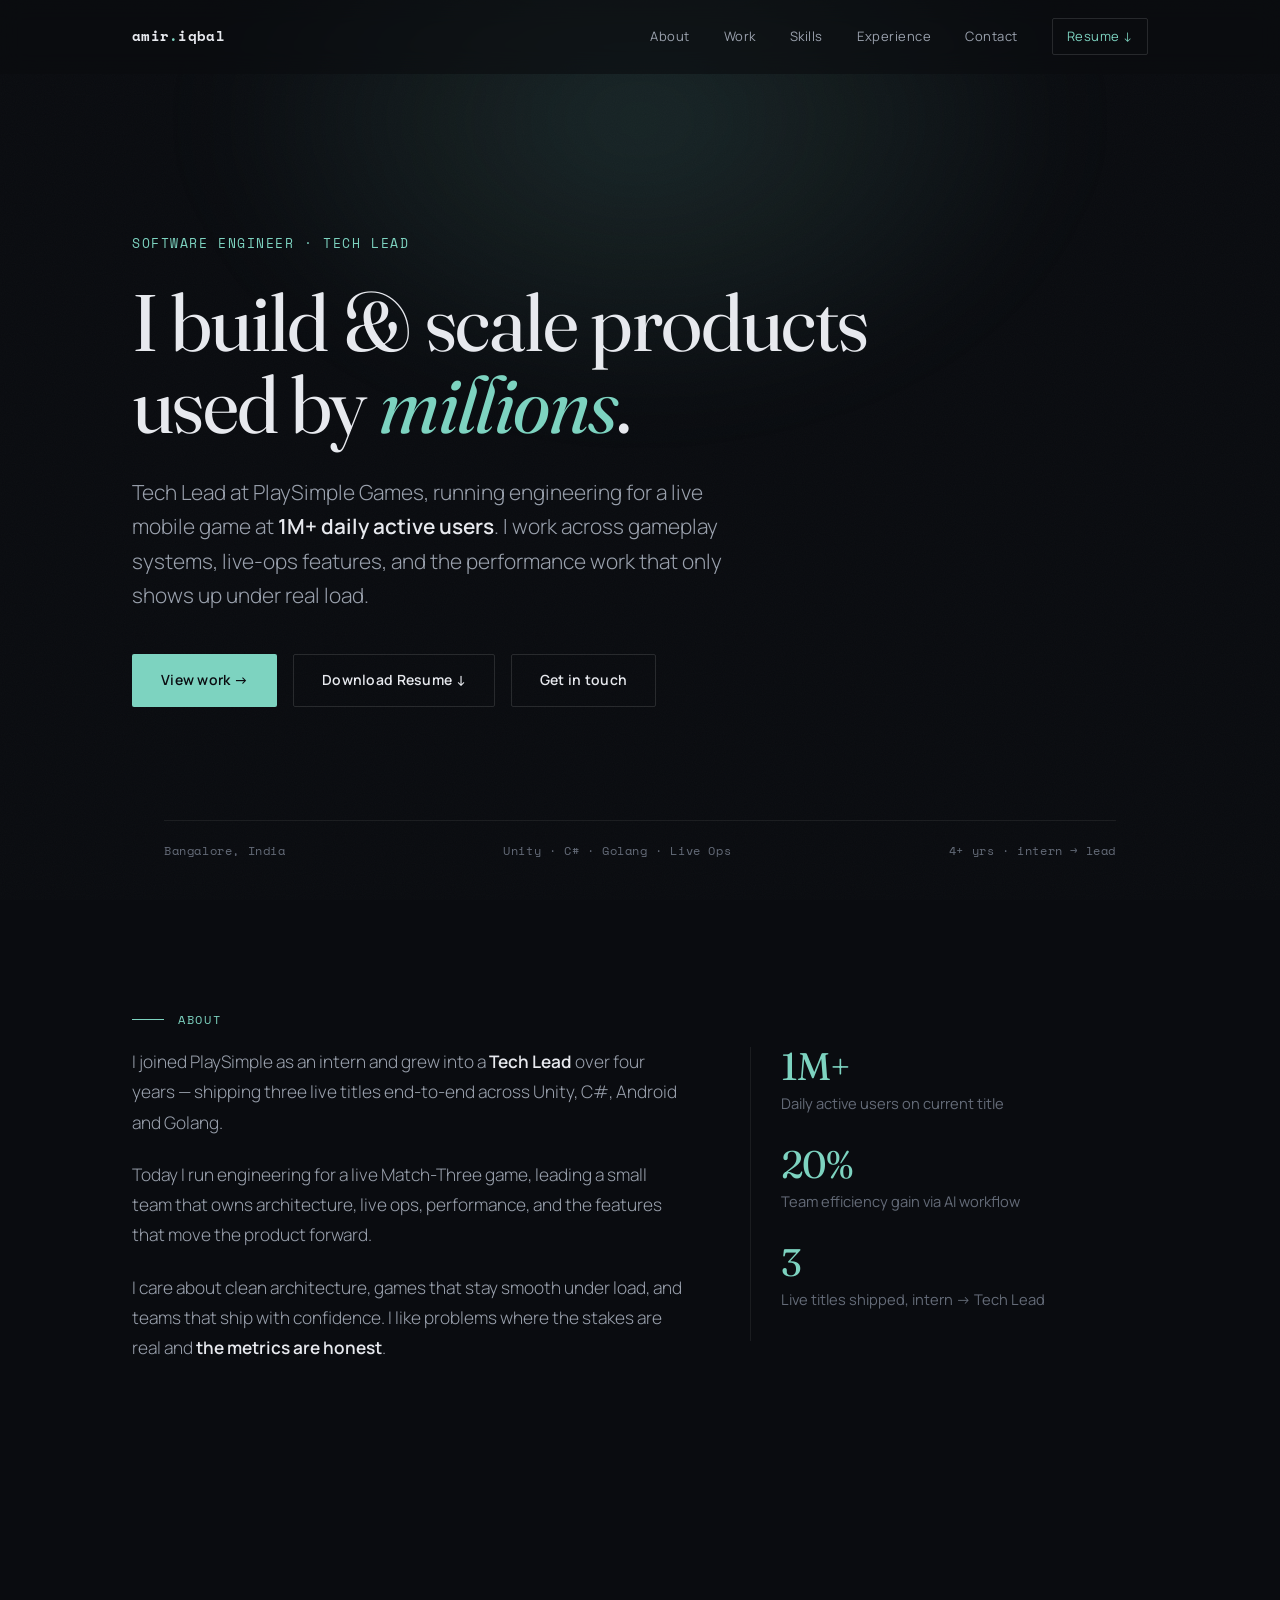
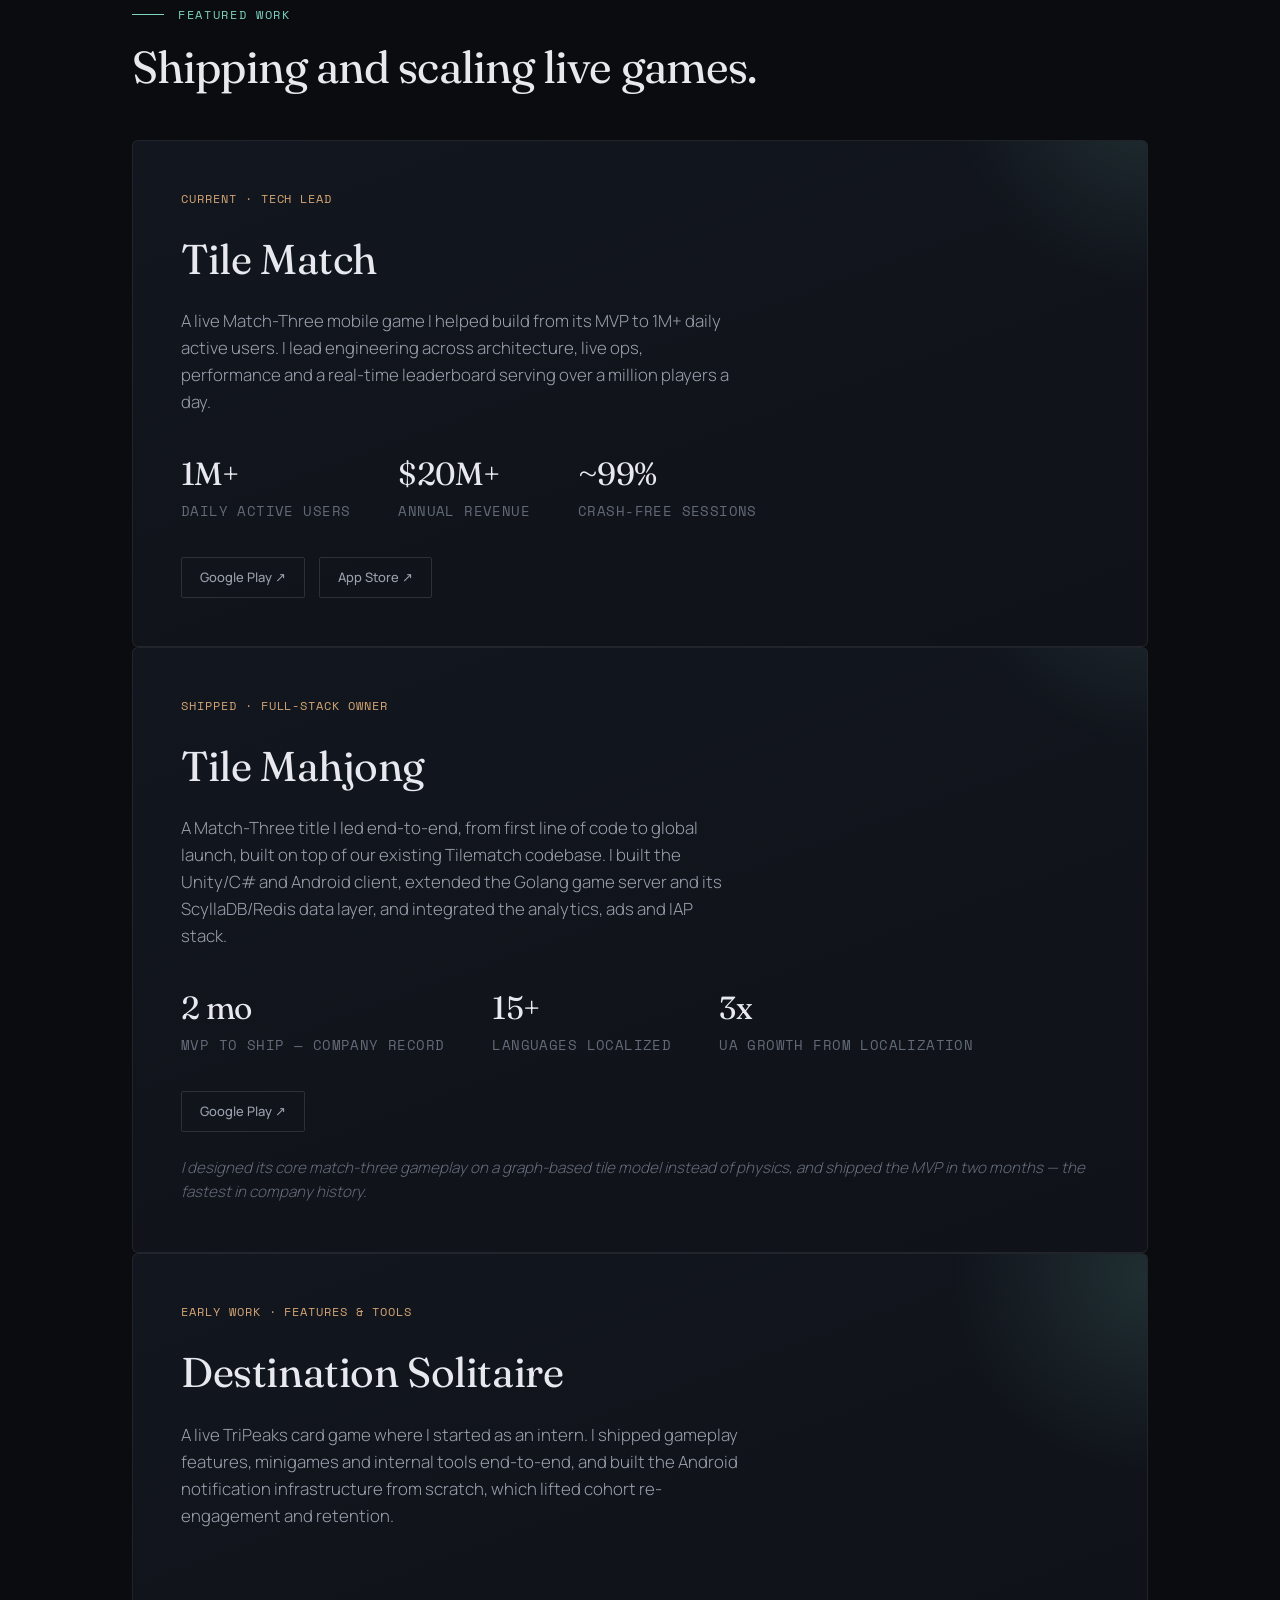
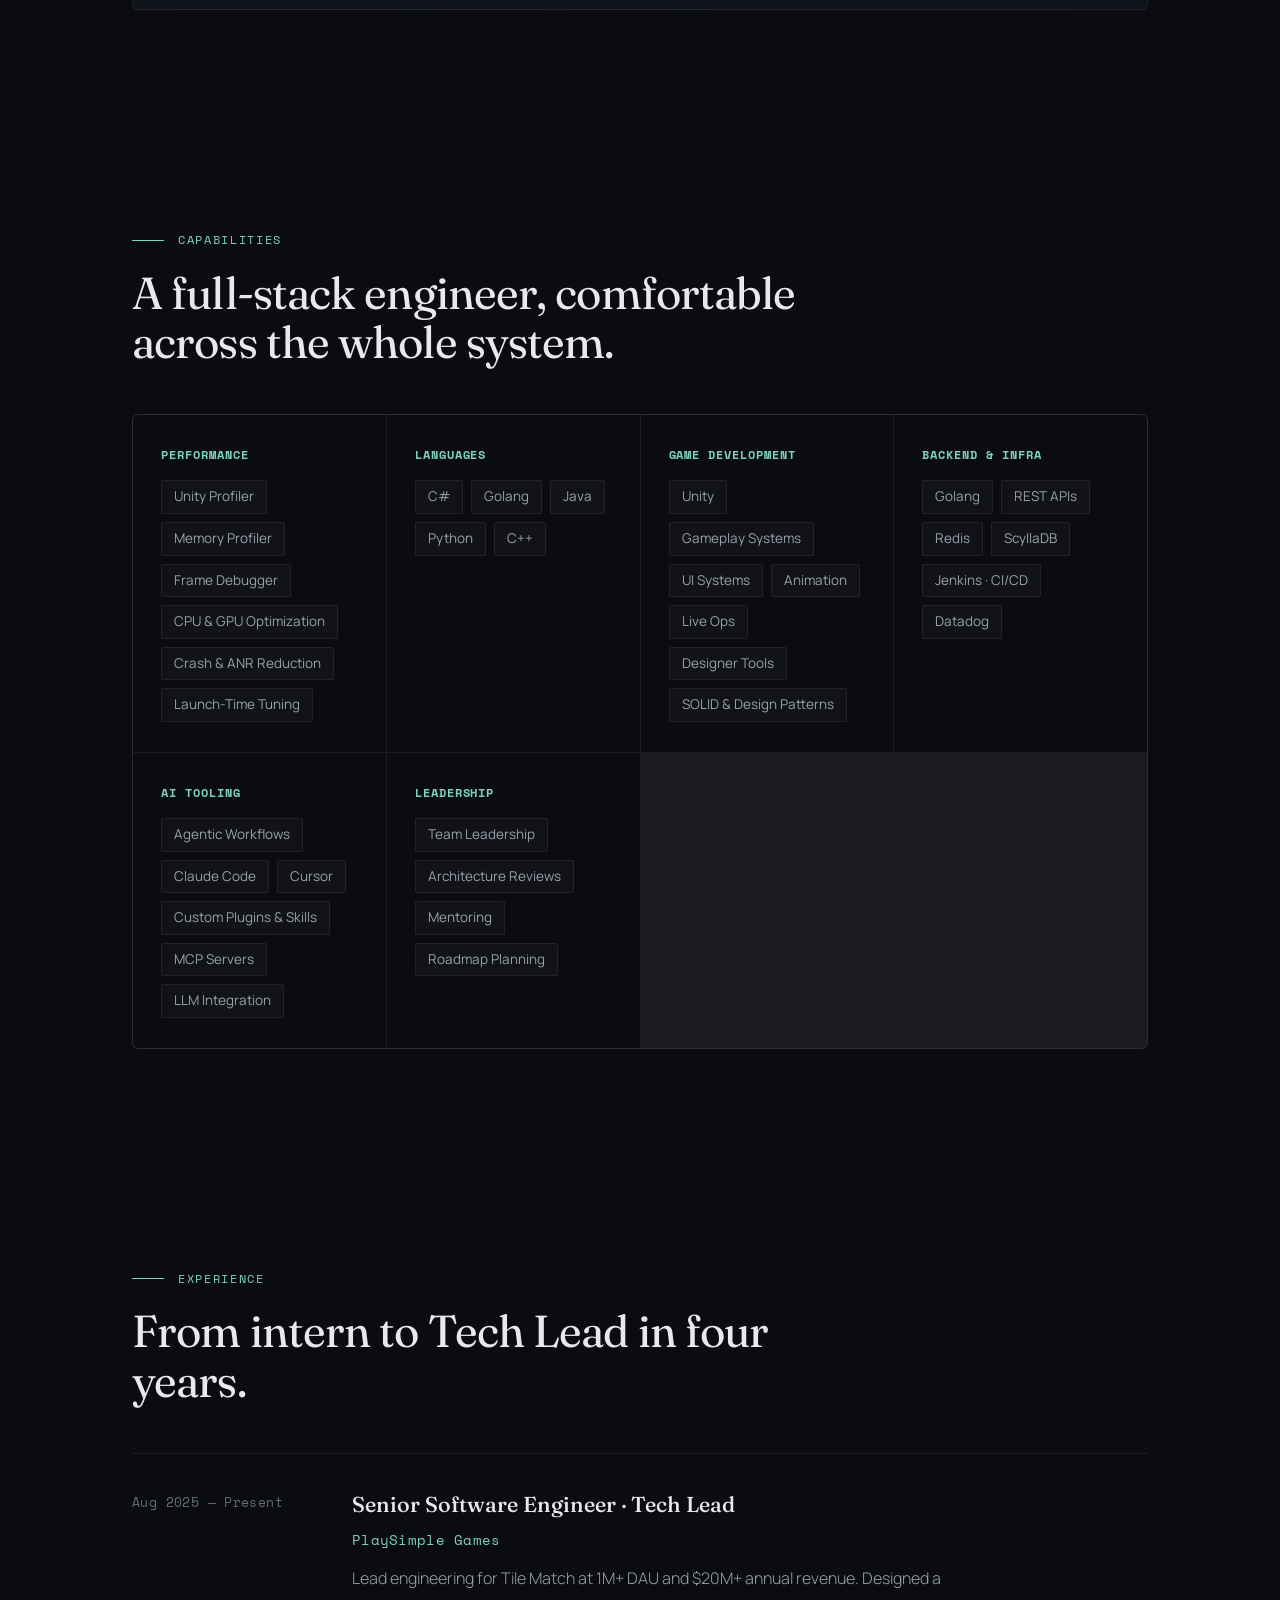
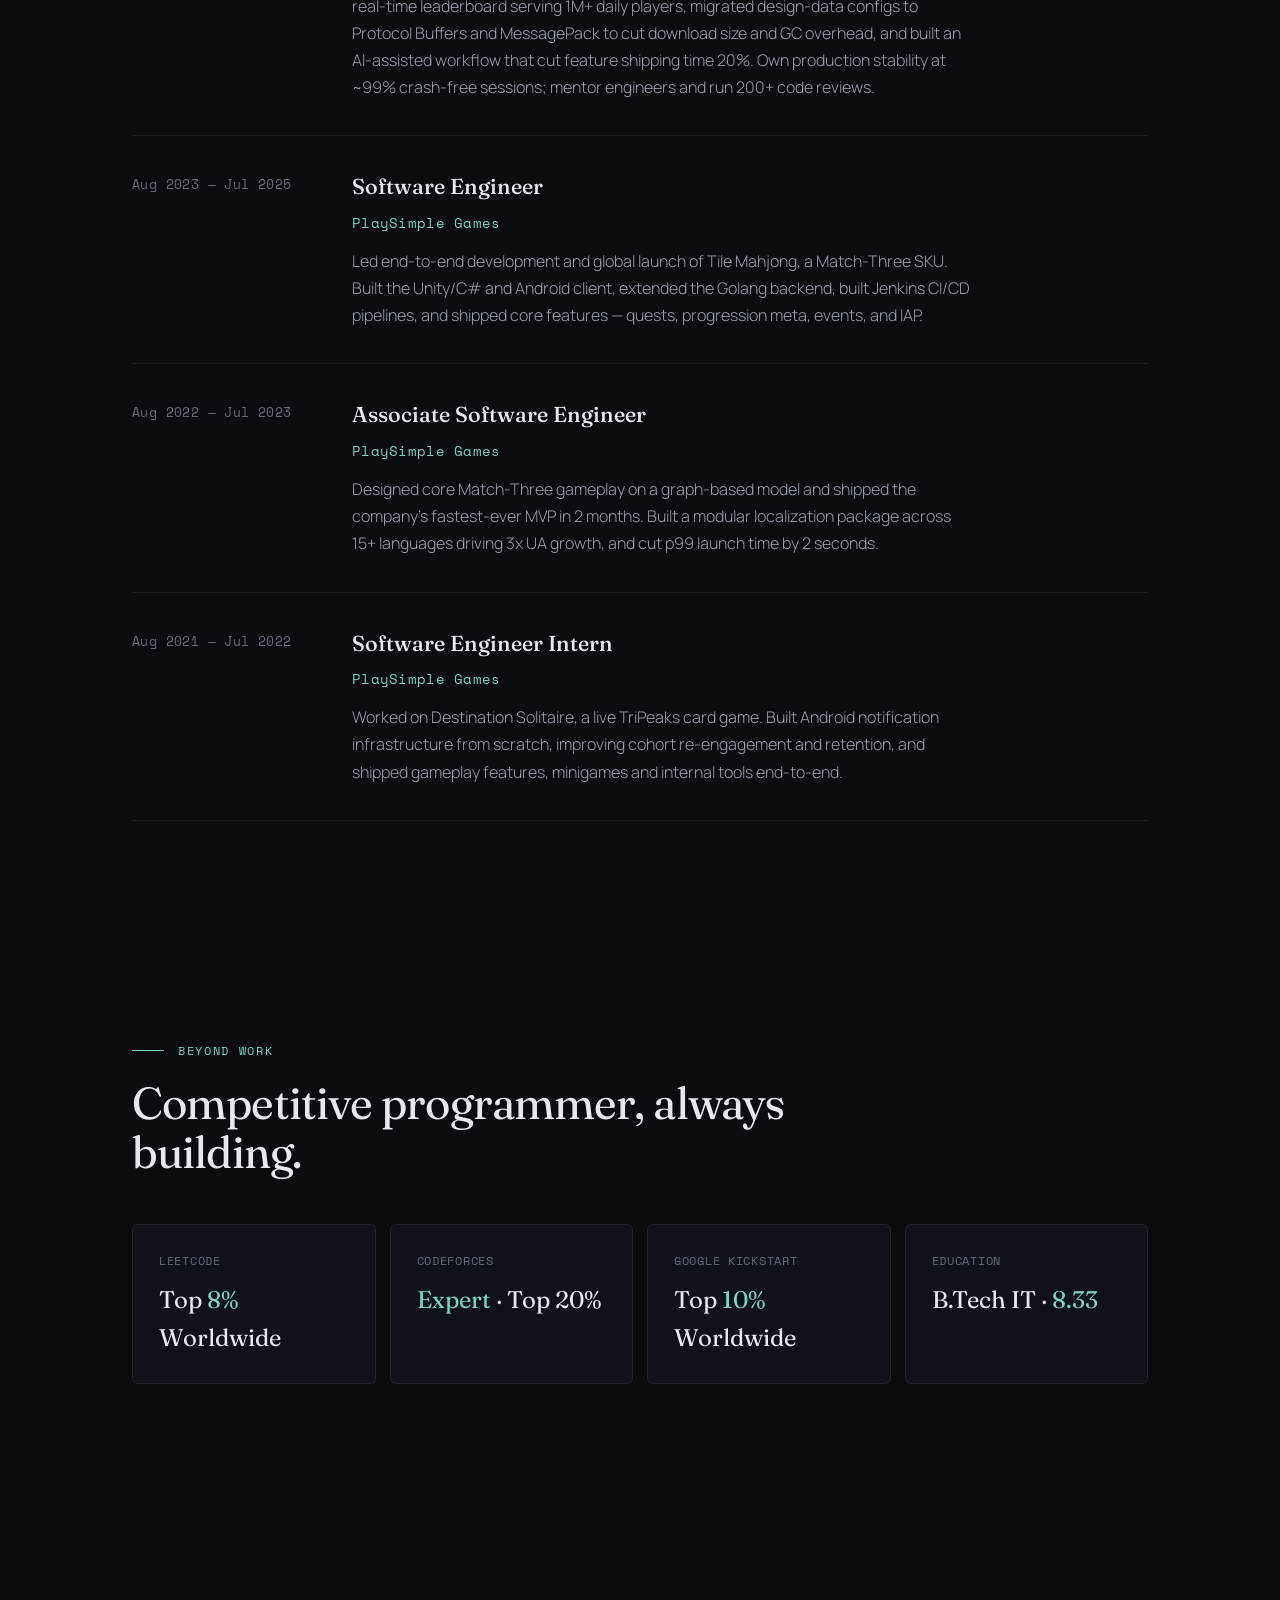
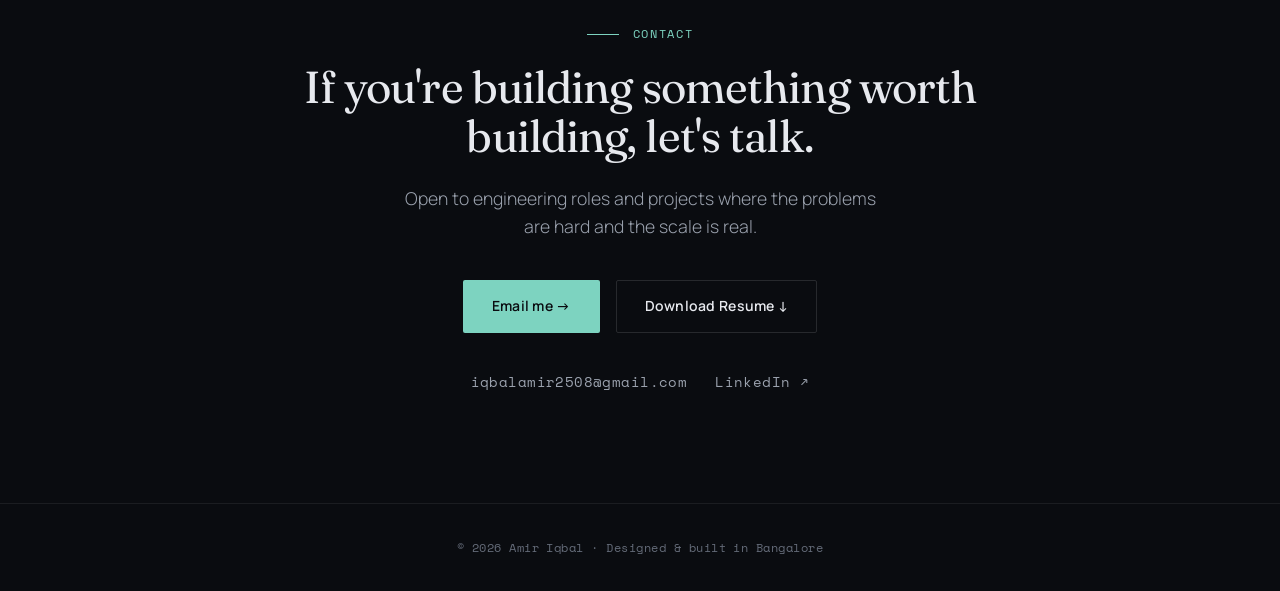
==== commit 73502630: "Match serialization wording to resume" ====
--- a/index.html
+++ b/index.html
@@ -308,7 +308,7 @@
       <div>
         <div class="tl-role">Senior Software Engineer · Tech Lead</div>
         <div class="tl-co">PlaySimple Games</div>
-        <div class="tl-desc">Lead engineering for Tile Match at 1M+ DAU and $20M+ annual revenue. Designed a real-time leaderboard serving 1M+ daily players, integrated Protocol Buffers and MessagePack to cut payload size and GC overhead, and built an AI-assisted workflow that cut feature shipping time 20%. Own production stability at ~99% crash-free sessions; mentor engineers and run 200+ code reviews.</div>
+        <div class="tl-desc">Lead engineering for Tile Match at 1M+ DAU and $20M+ annual revenue. Designed a real-time leaderboard serving 1M+ daily players, migrated design-data configs to Protocol Buffers and MessagePack to cut download size and GC overhead, and built an AI-assisted workflow that cut feature shipping time 20%. Own production stability at ~99% crash-free sessions; mentor engineers and run 200+ code reviews.</div>
       </div>
     </div>
     <div class="tl-item">
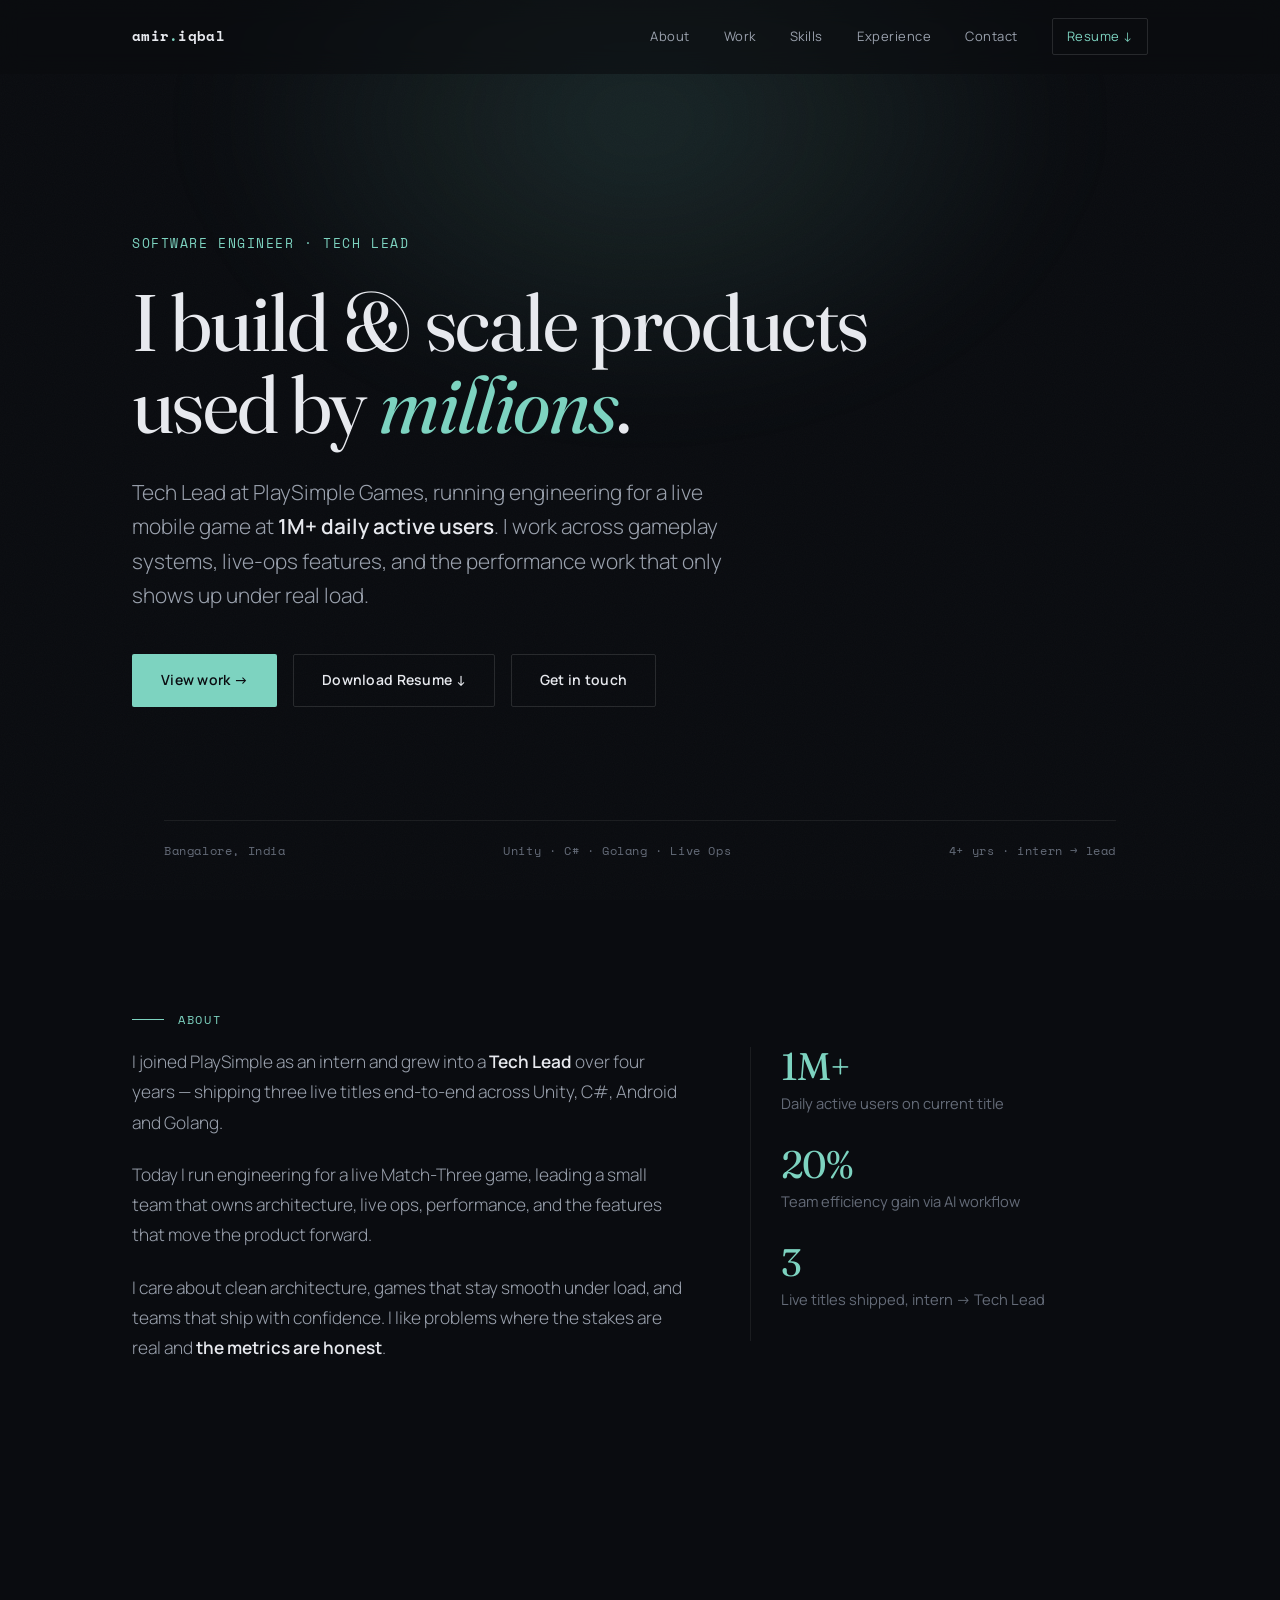
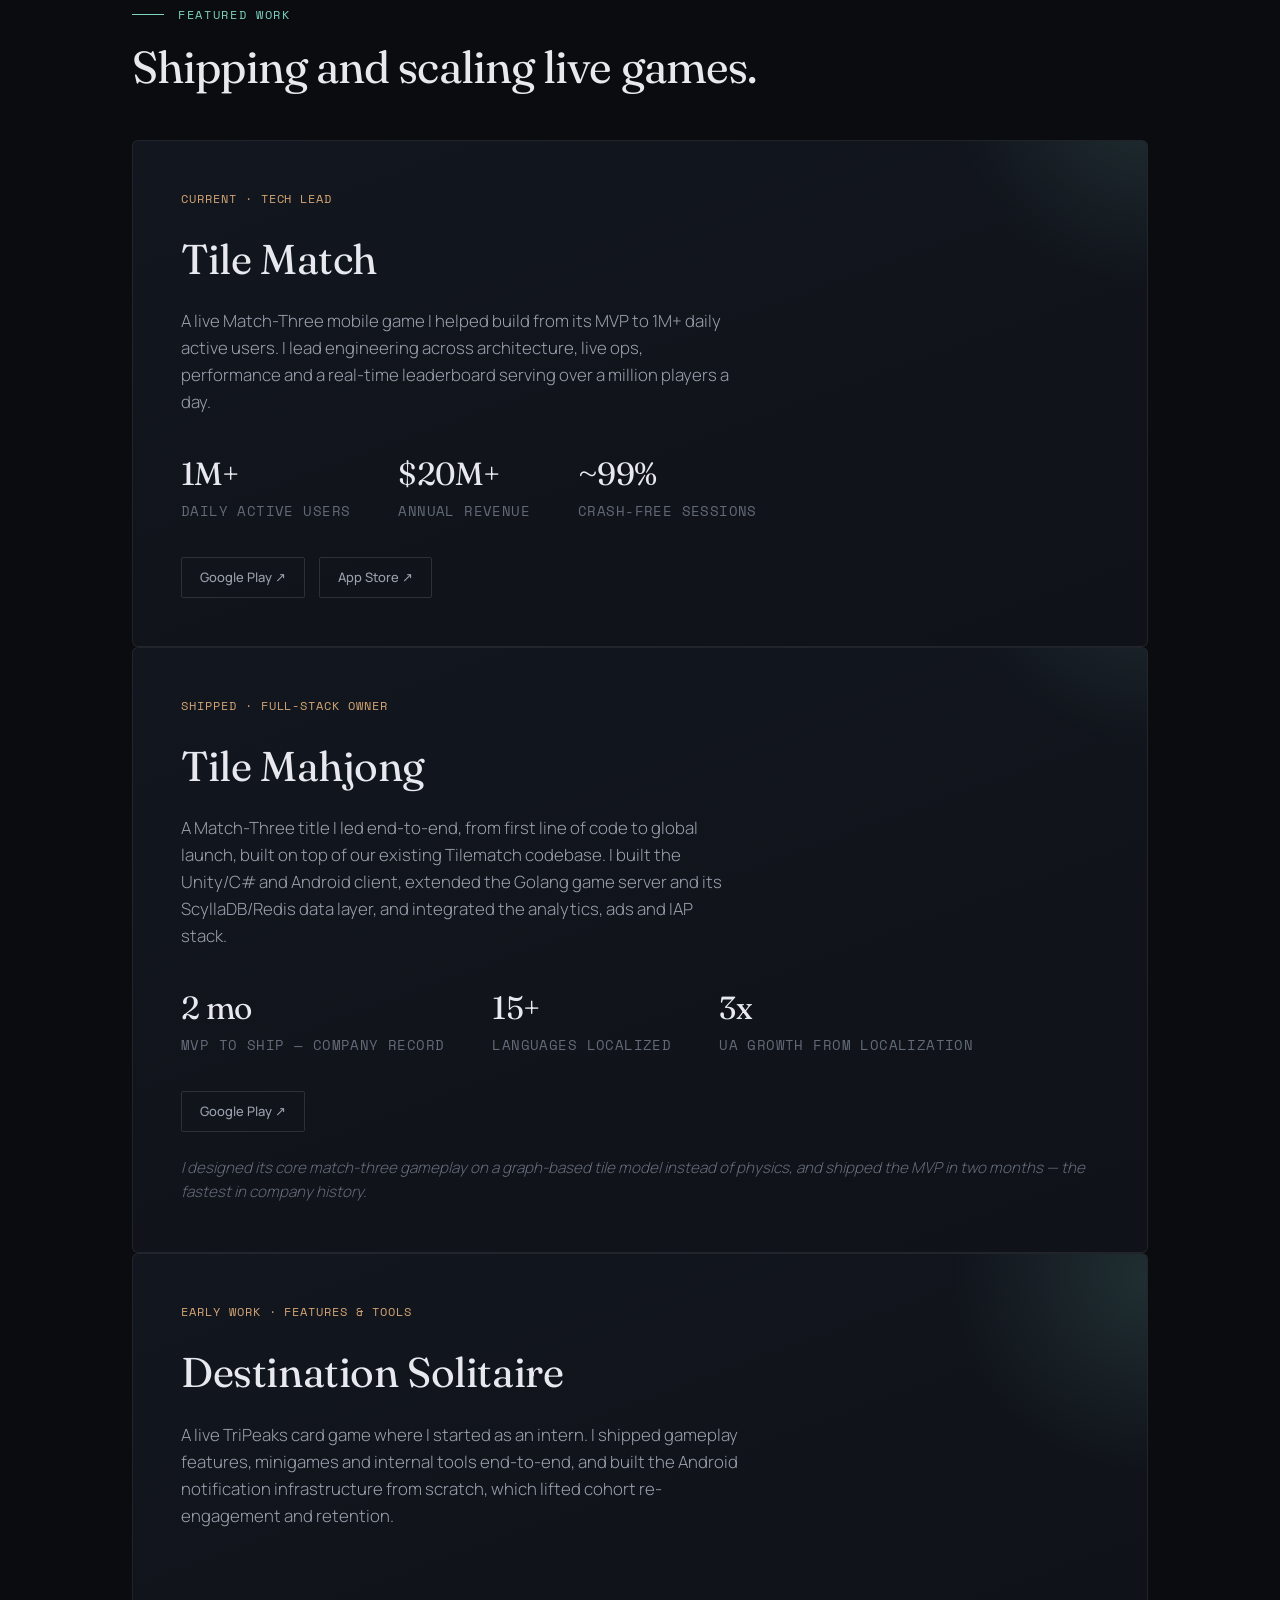
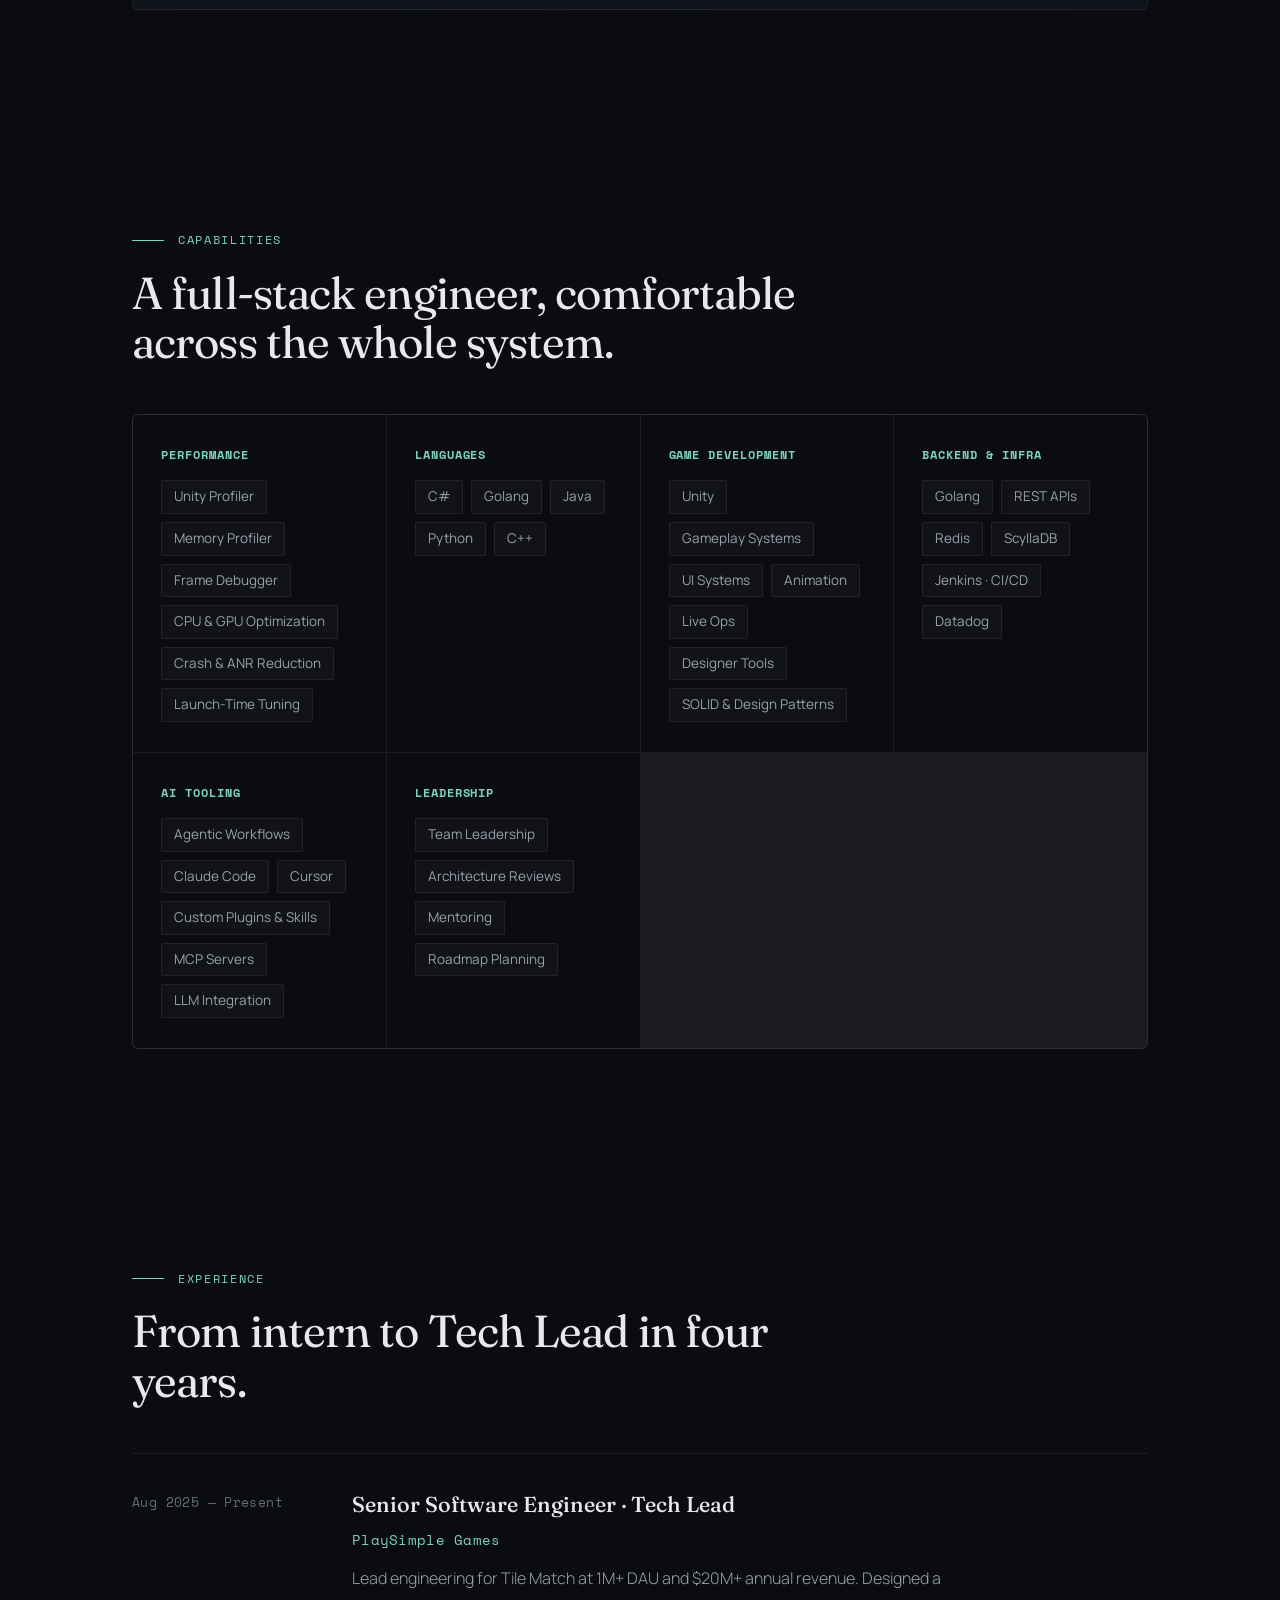
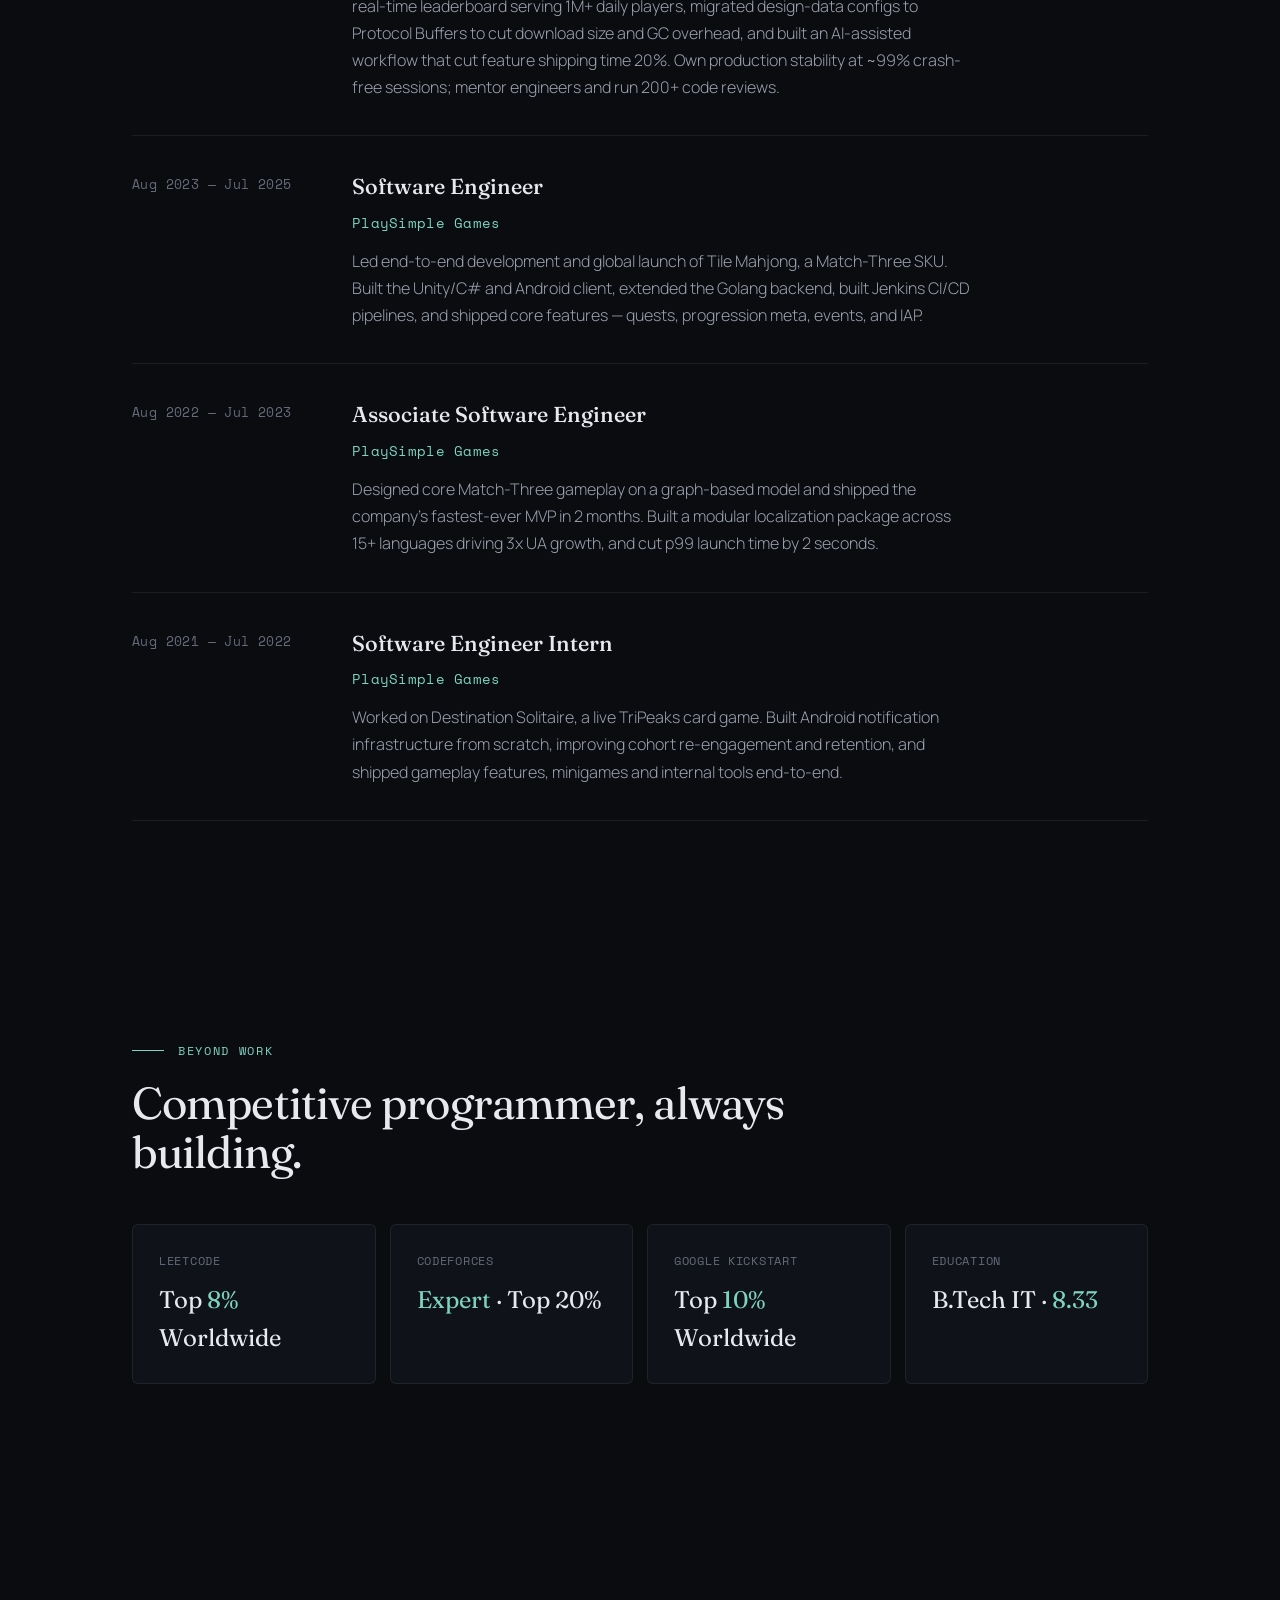
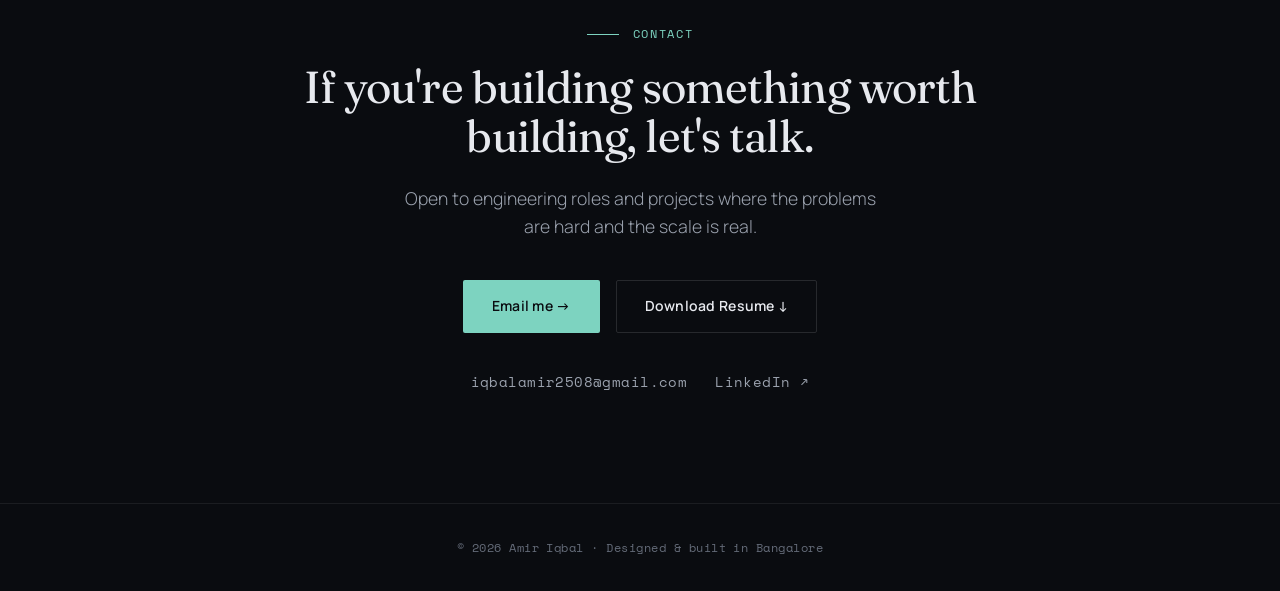
==== commit d6f1b54e: "Match Protocol Buffers wording" ====
--- a/index.html
+++ b/index.html
@@ -308,7 +308,7 @@
       <div>
         <div class="tl-role">Senior Software Engineer · Tech Lead</div>
         <div class="tl-co">PlaySimple Games</div>
-        <div class="tl-desc">Lead engineering for Tile Match at 1M+ DAU and $20M+ annual revenue. Designed a real-time leaderboard serving 1M+ daily players, migrated design-data configs to Protocol Buffers and MessagePack to cut download size and GC overhead, and built an AI-assisted workflow that cut feature shipping time 20%. Own production stability at ~99% crash-free sessions; mentor engineers and run 200+ code reviews.</div>
+        <div class="tl-desc">Lead engineering for Tile Match at 1M+ DAU and $20M+ annual revenue. Designed a real-time leaderboard serving 1M+ daily players, migrated design-data configs to Protocol Buffers to cut download size and GC overhead, and built an AI-assisted workflow that cut feature shipping time 20%. Own production stability at ~99% crash-free sessions; mentor engineers and run 200+ code reviews.</div>
       </div>
     </div>
     <div class="tl-item">
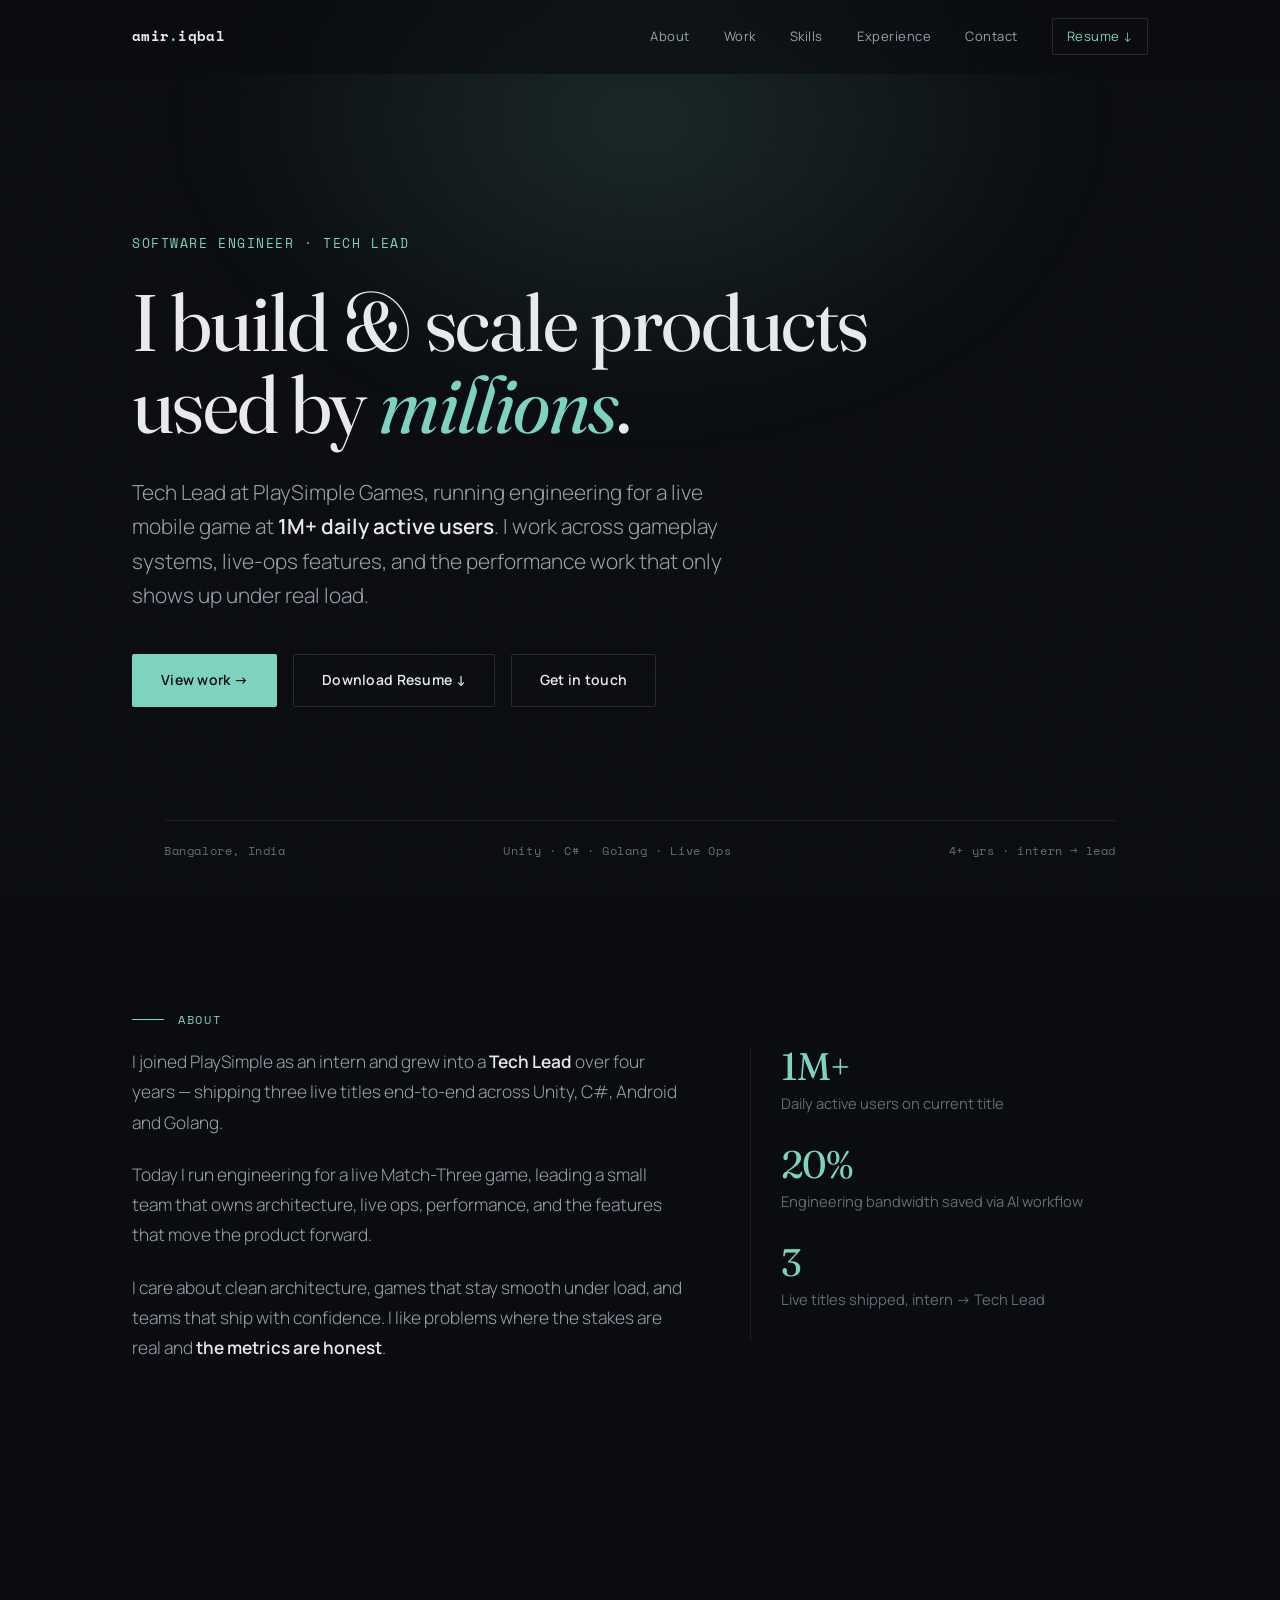
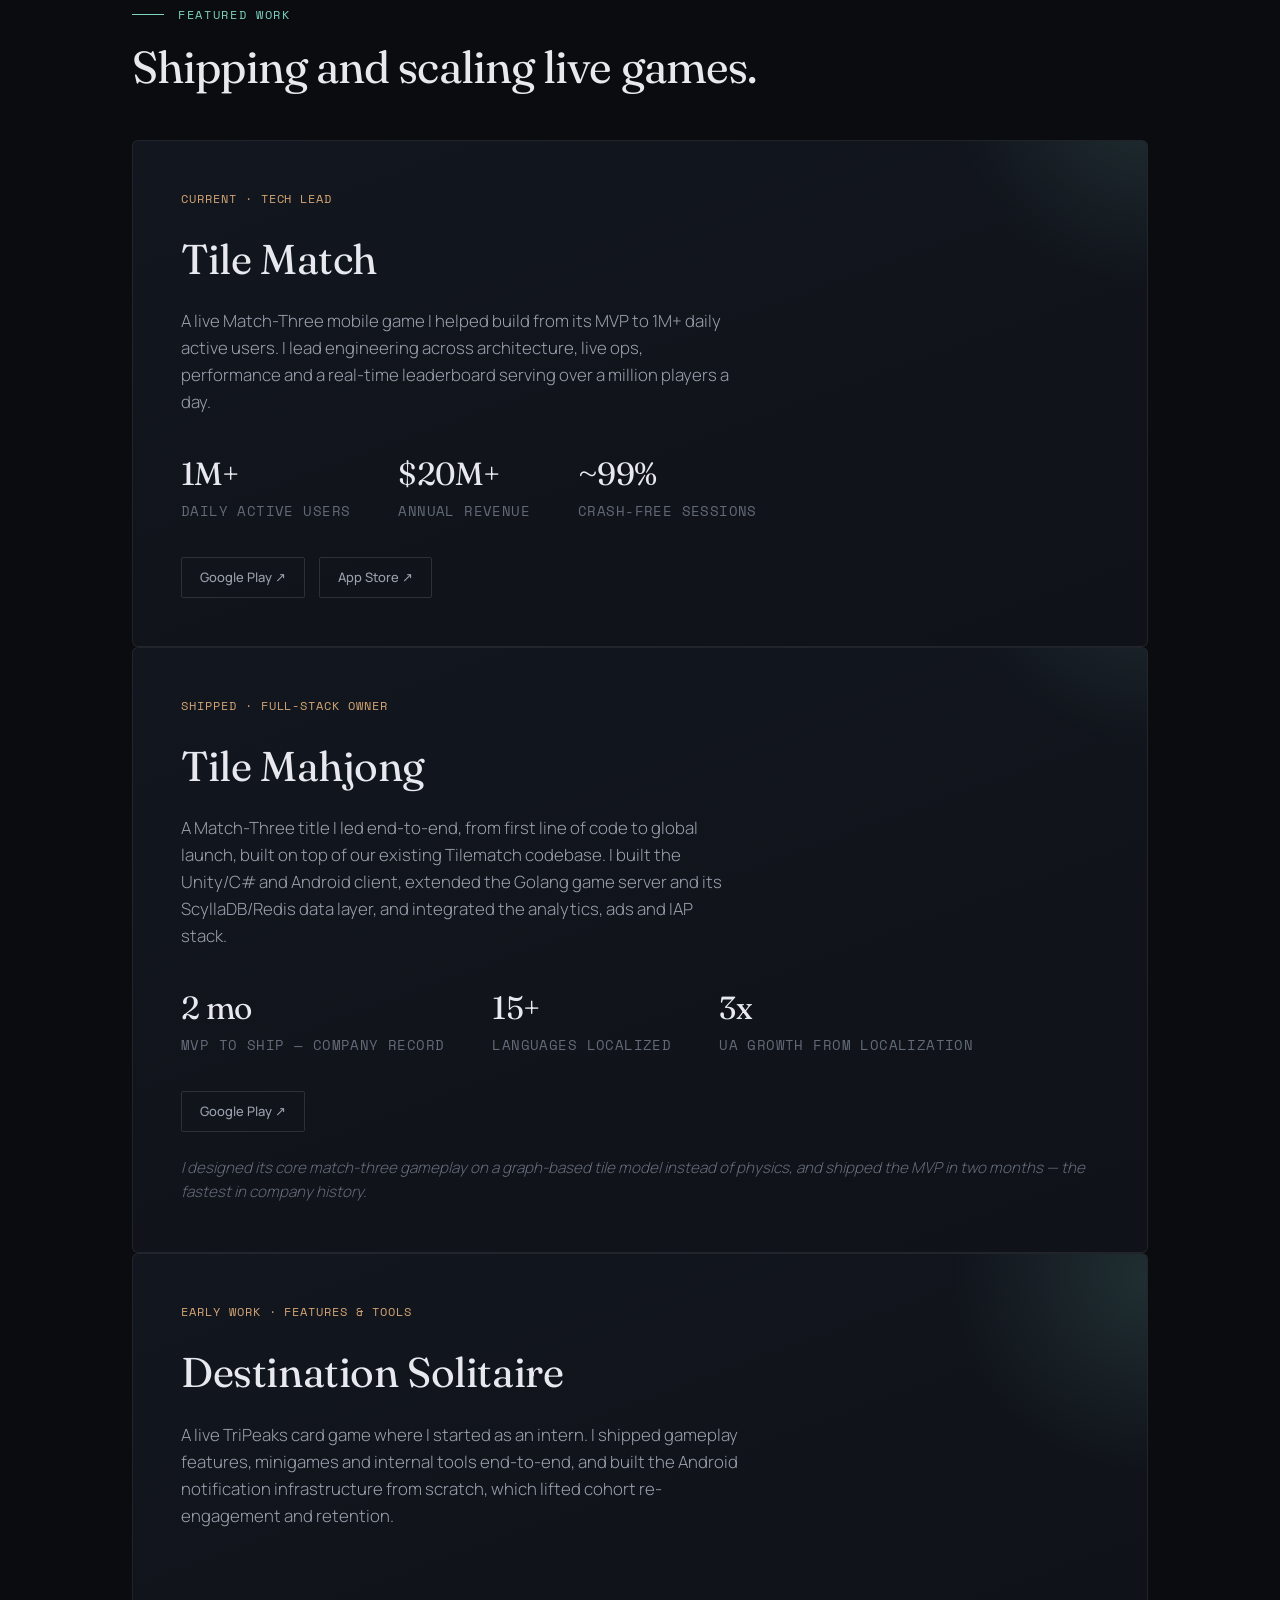
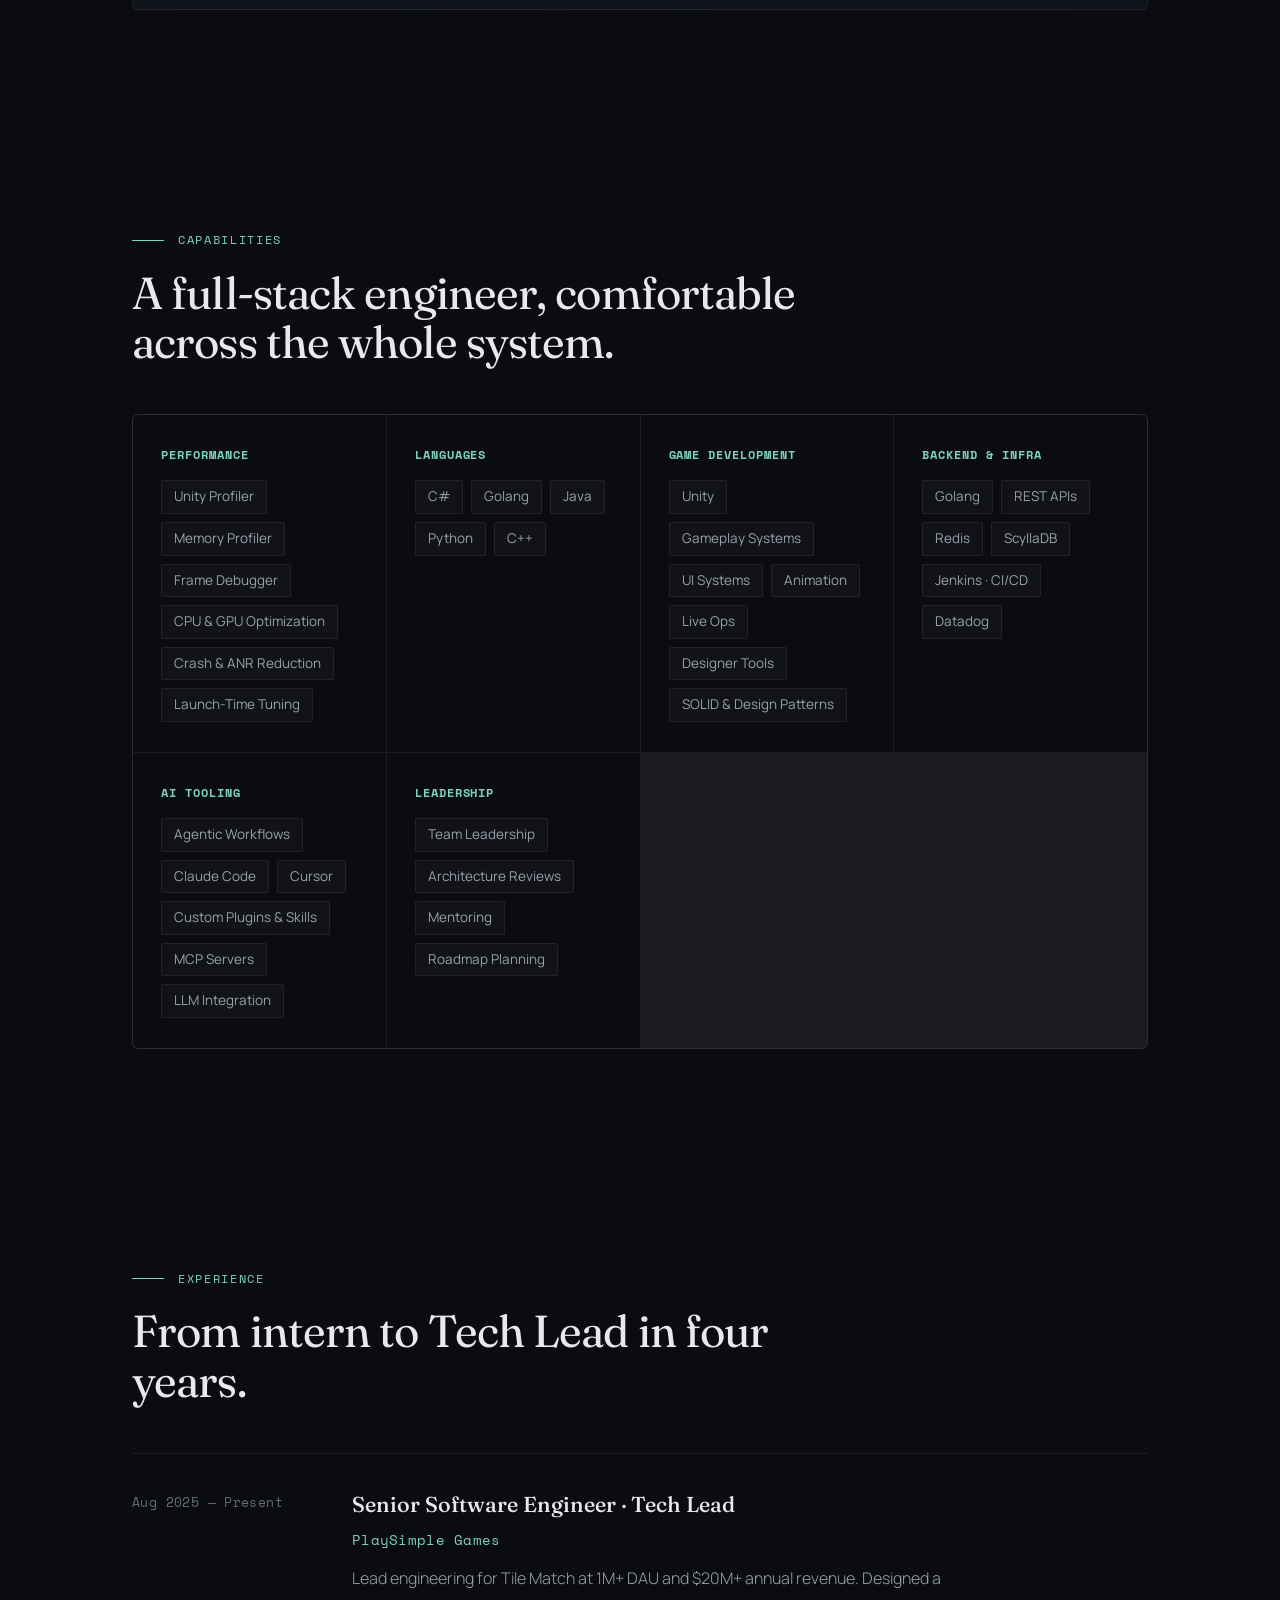
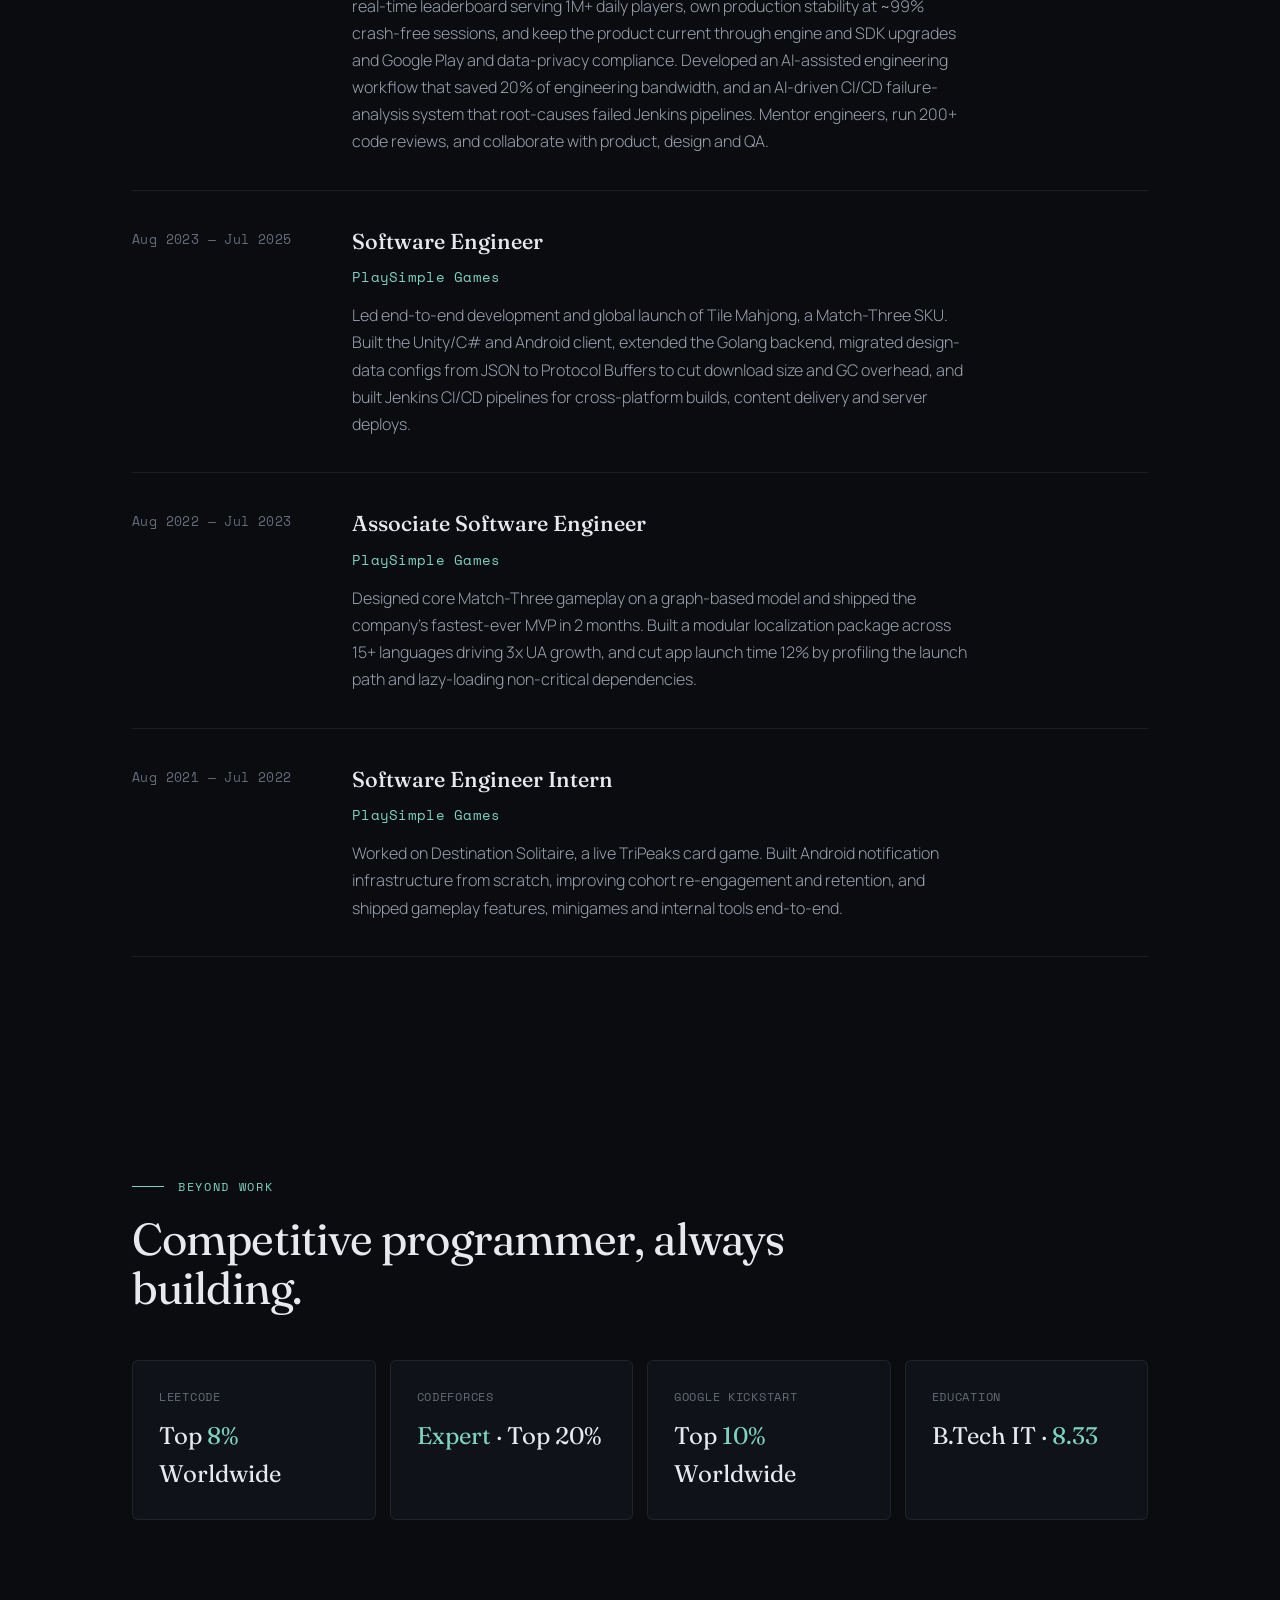
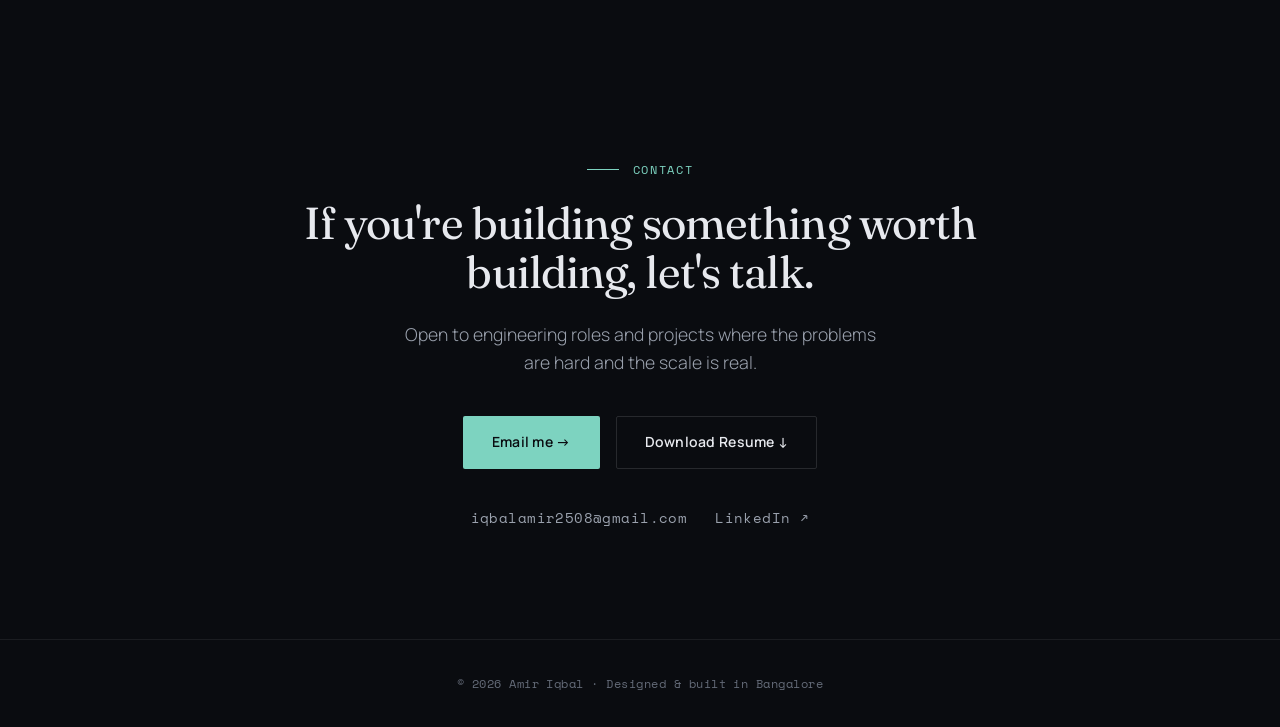
==== commit 5d40f87f: "Portfolio: sync timeline with resume restructure - Senior: technical before management, split AI wor" ====
--- a/index.html
+++ b/index.html
@@ -222,7 +222,7 @@
     </div>
     <div class="about-side reveal">
       <div class="stat"><div class="n">1M+</div><div class="l">Daily active users on current title</div></div>
-      <div class="stat"><div class="n">20%</div><div class="l">Team efficiency gain via AI workflow</div></div>
+      <div class="stat"><div class="n">20%</div><div class="l">Engineering bandwidth saved via AI workflow</div></div>
       <div class="stat"><div class="n">3</div><div class="l">Live titles shipped, intern → Tech Lead</div></div>
     </div>
   </div>
@@ -308,7 +308,7 @@
       <div>
         <div class="tl-role">Senior Software Engineer · Tech Lead</div>
         <div class="tl-co">PlaySimple Games</div>
-        <div class="tl-desc">Lead engineering for Tile Match at 1M+ DAU and $20M+ annual revenue. Designed a real-time leaderboard serving 1M+ daily players, migrated design-data configs to Protocol Buffers to cut download size and GC overhead, and built an AI-assisted workflow that cut feature shipping time 20%. Own production stability at ~99% crash-free sessions; mentor engineers and run 200+ code reviews.</div>
+        <div class="tl-desc">Lead engineering for Tile Match at 1M+ DAU and $20M+ annual revenue. Designed a real-time leaderboard serving 1M+ daily players, own production stability at ~99% crash-free sessions, and keep the product current through engine and SDK upgrades and Google Play and data-privacy compliance. Developed an AI-assisted engineering workflow that saved 20% of engineering bandwidth, and an AI-driven CI/CD failure-analysis system that root-causes failed Jenkins pipelines. Mentor engineers, run 200+ code reviews, and collaborate with product, design and QA.</div>
       </div>
     </div>
     <div class="tl-item">
@@ -316,7 +316,7 @@
       <div>
         <div class="tl-role">Software Engineer</div>
         <div class="tl-co">PlaySimple Games</div>
-        <div class="tl-desc">Led end-to-end development and global launch of Tile Mahjong, a Match-Three SKU. Built the Unity/C# and Android client, extended the Golang backend, built Jenkins CI/CD pipelines, and shipped core features — quests, progression meta, events, and IAP.</div>
+        <div class="tl-desc">Led end-to-end development and global launch of Tile Mahjong, a Match-Three SKU. Built the Unity/C# and Android client, extended the Golang backend, migrated design-data configs from JSON to Protocol Buffers to cut download size and GC overhead, and built Jenkins CI/CD pipelines for cross-platform builds, content delivery and server deploys.</div>
       </div>
     </div>
     <div class="tl-item">
@@ -324,7 +324,7 @@
       <div>
         <div class="tl-role">Associate Software Engineer</div>
         <div class="tl-co">PlaySimple Games</div>
-        <div class="tl-desc">Designed core Match-Three gameplay on a graph-based model and shipped the company's fastest-ever MVP in 2 months. Built a modular localization package across 15+ languages driving 3x UA growth, and cut p99 launch time by 2 seconds.</div>
+        <div class="tl-desc">Designed core Match-Three gameplay on a graph-based model and shipped the company's fastest-ever MVP in 2 months. Built a modular localization package across 15+ languages driving 3x UA growth, and cut app launch time 12% by profiling the launch path and lazy-loading non-critical dependencies.</div>
       </div>
     </div>
     <div class="tl-item">
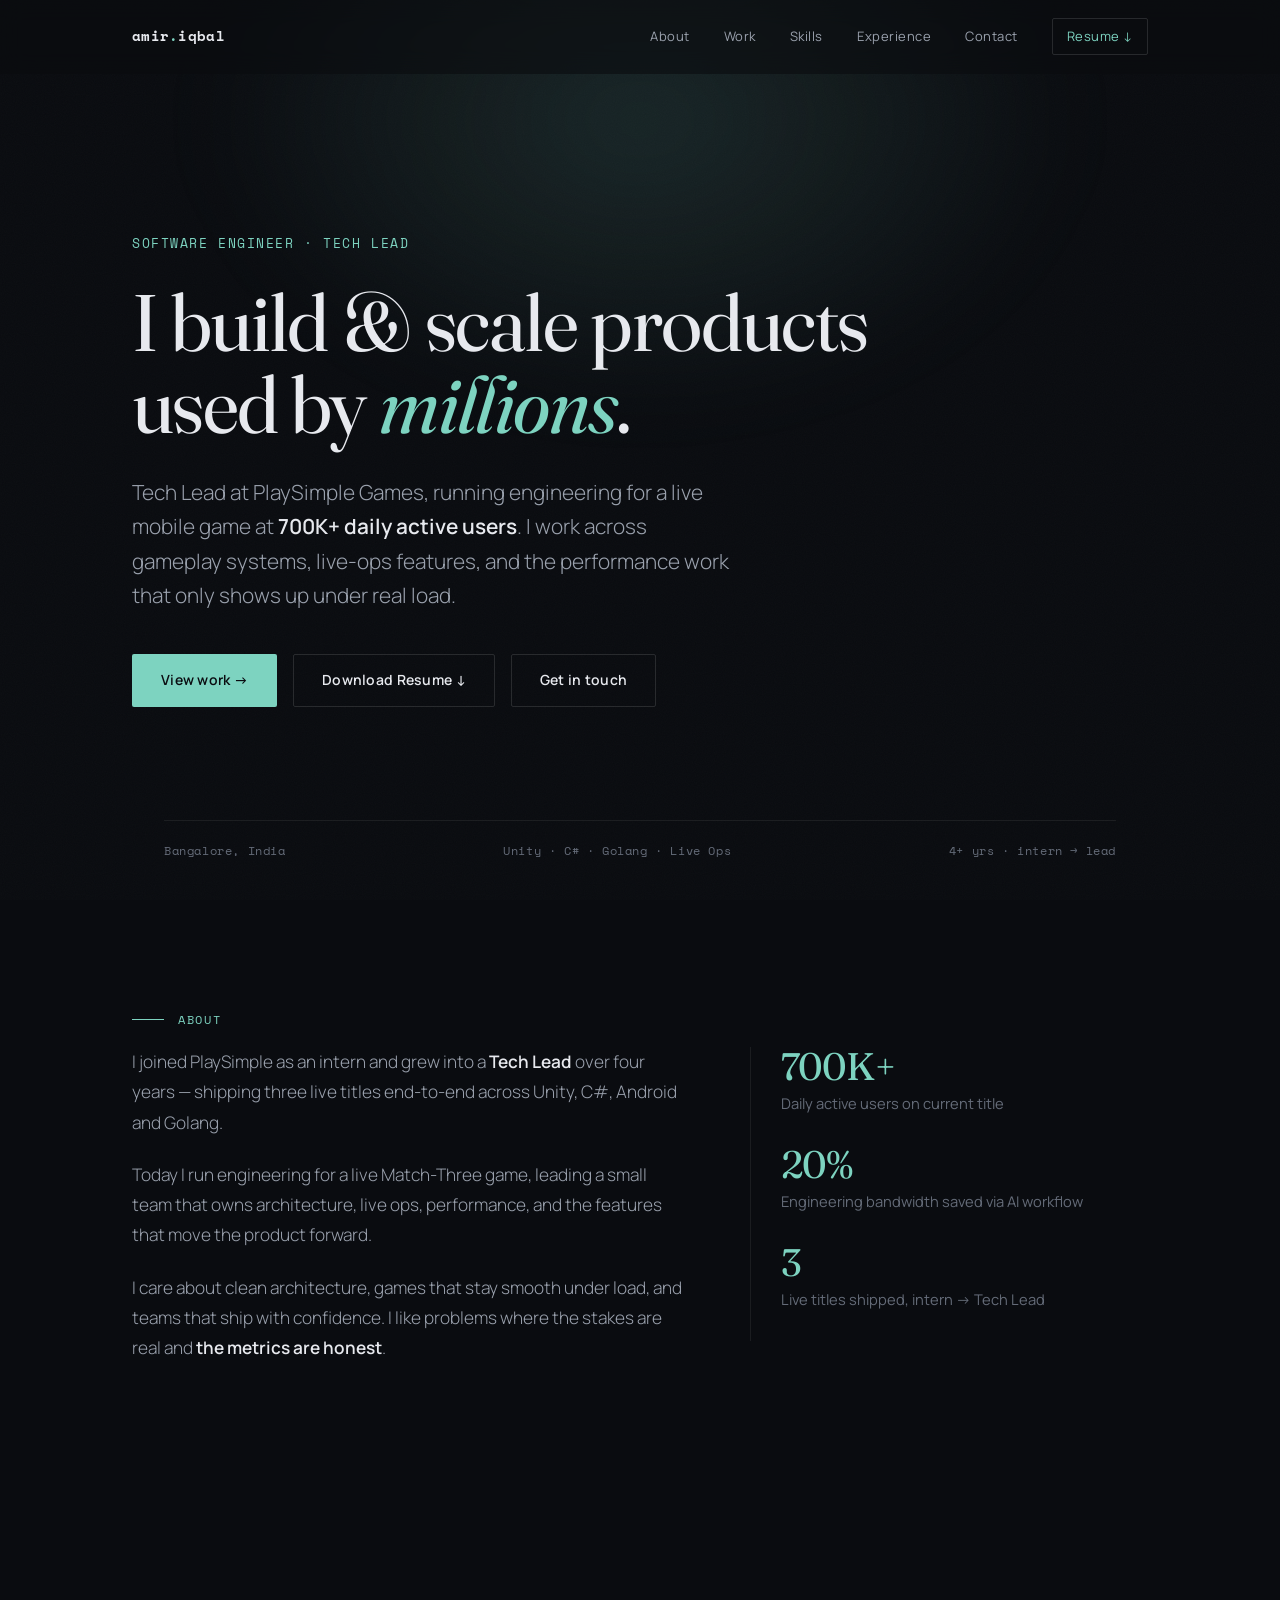
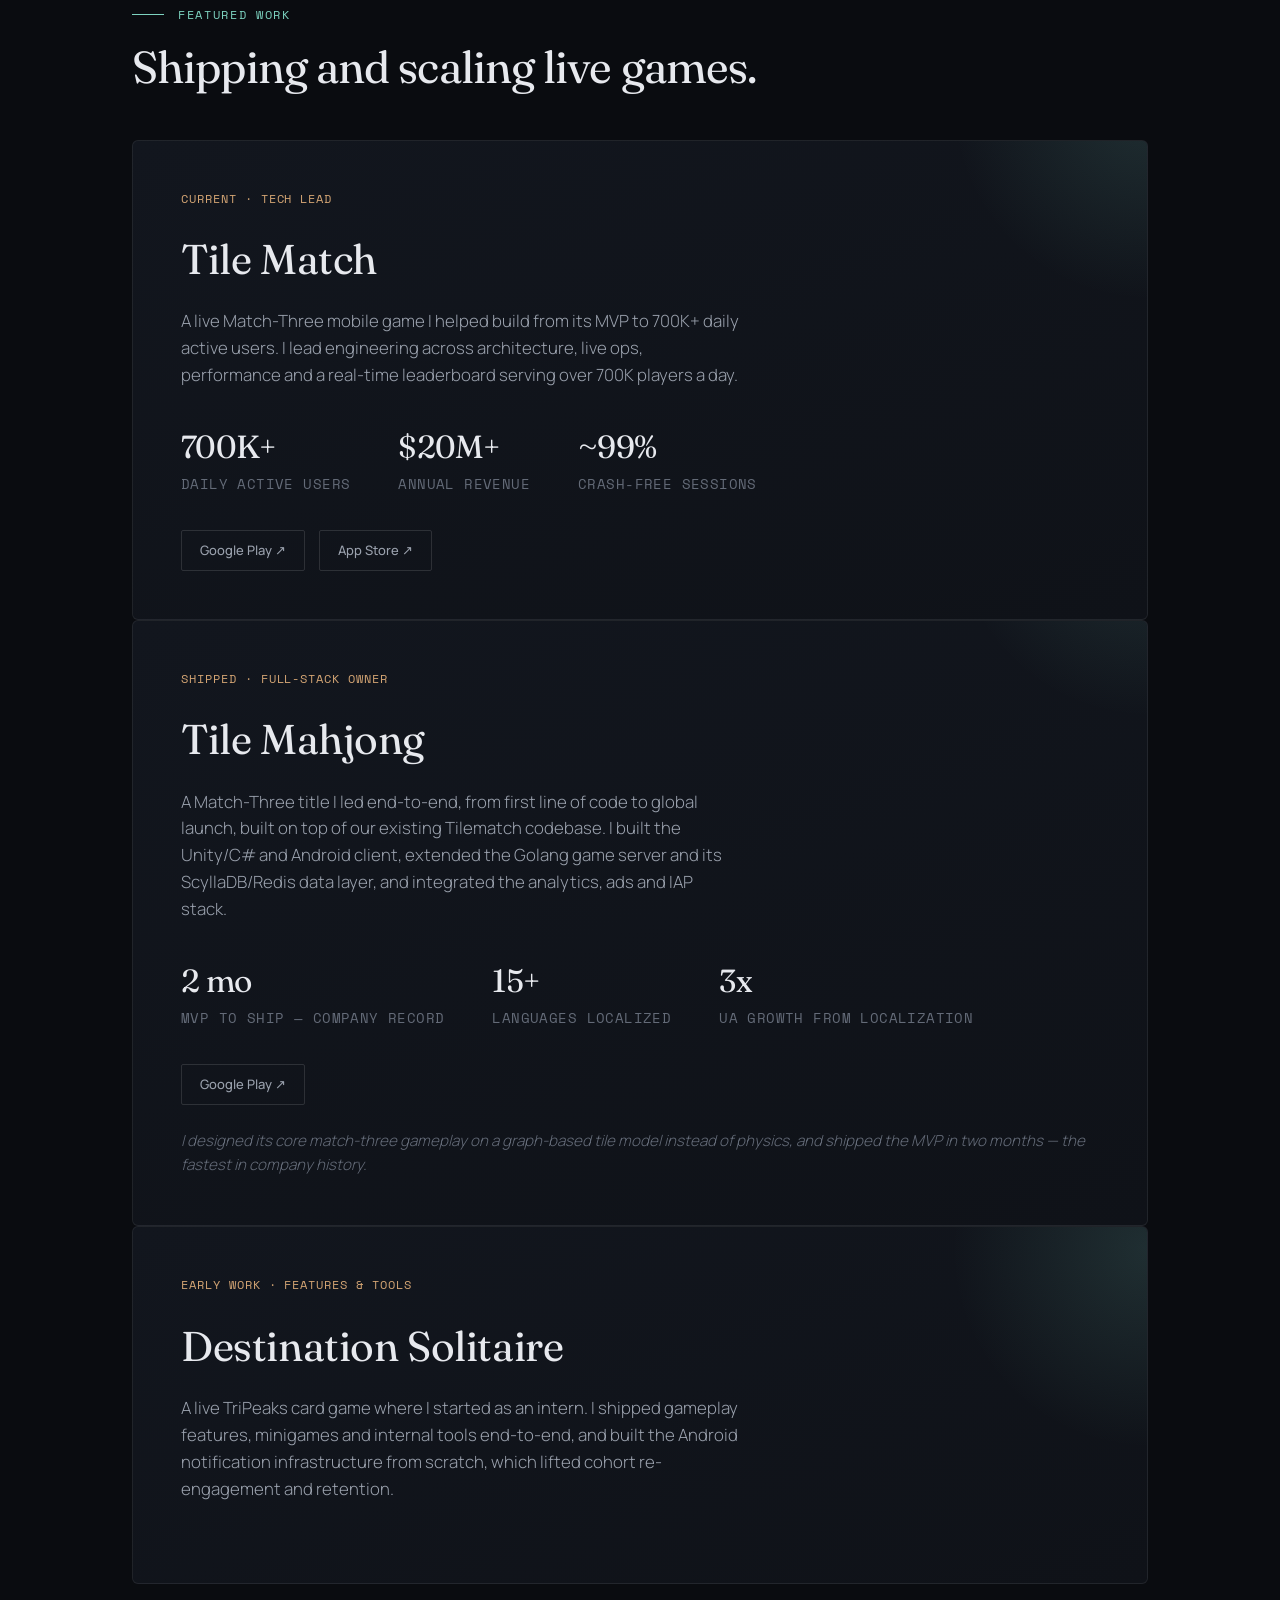
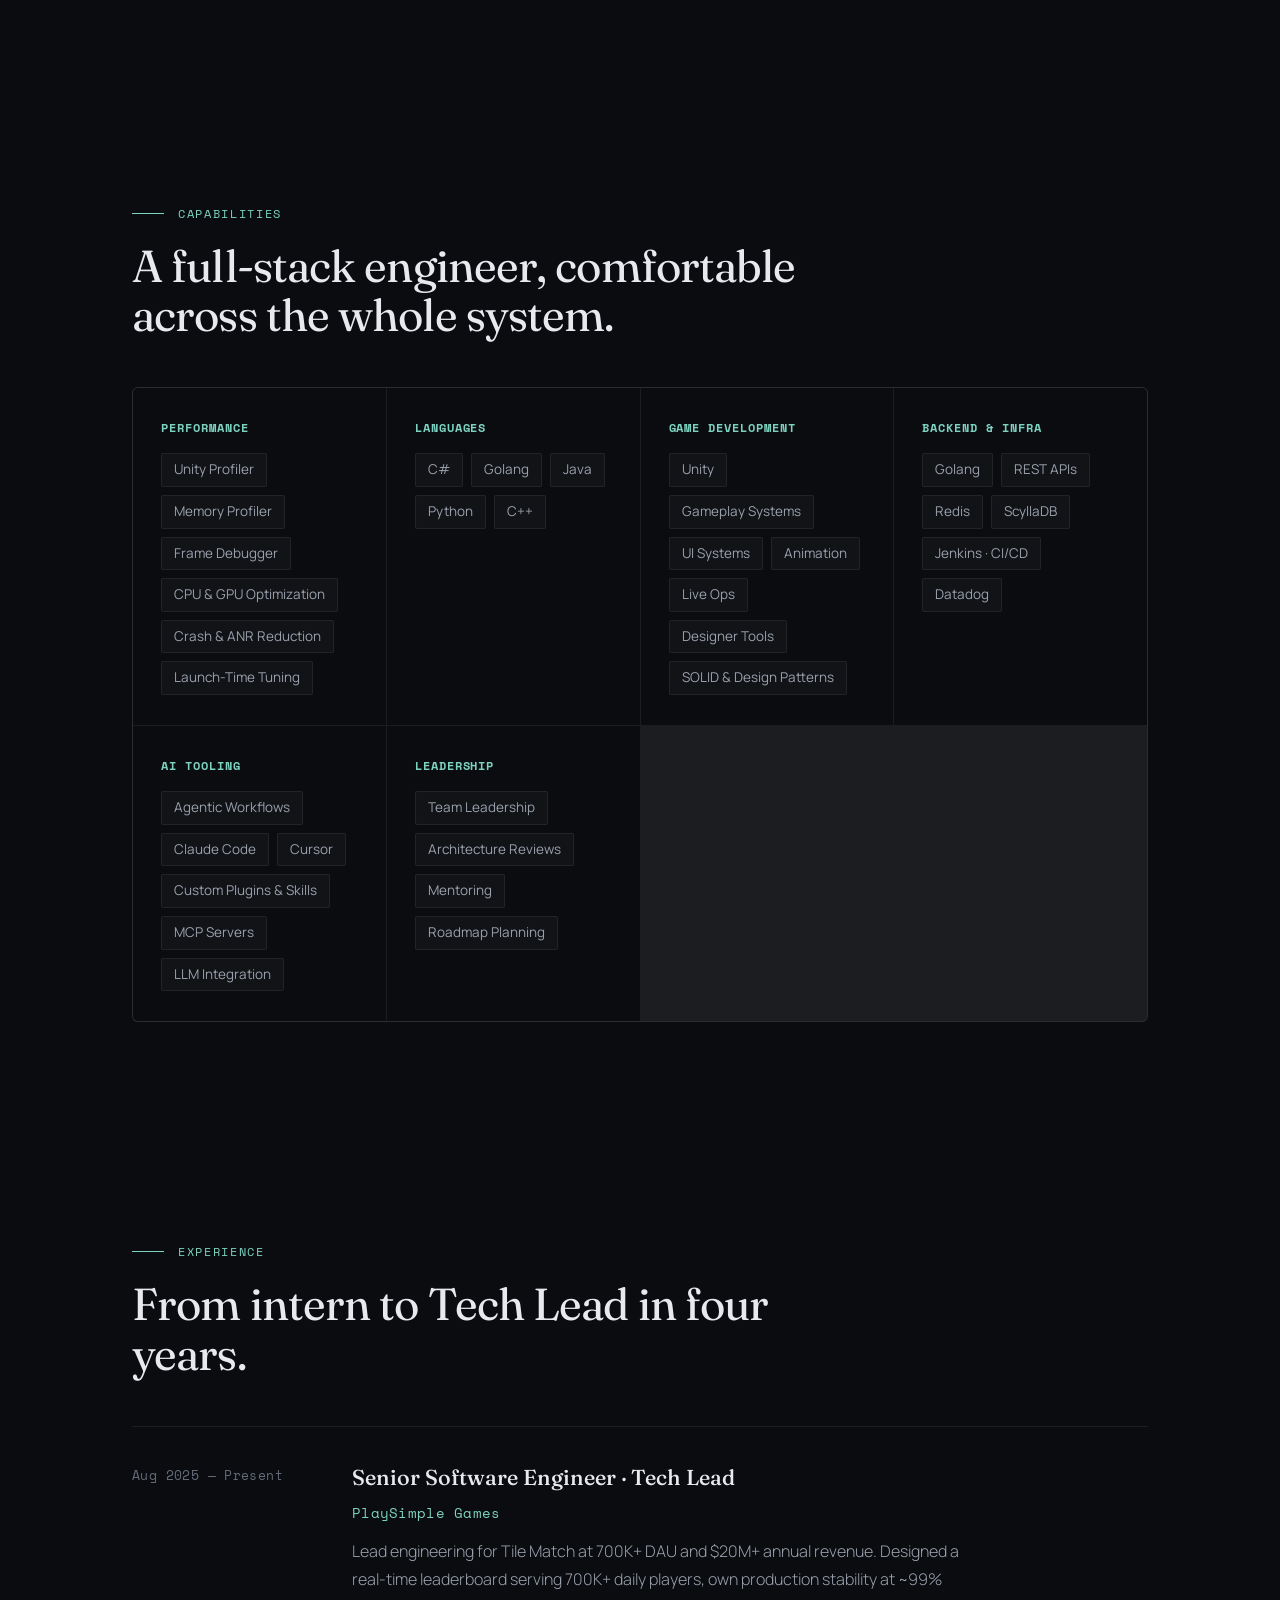
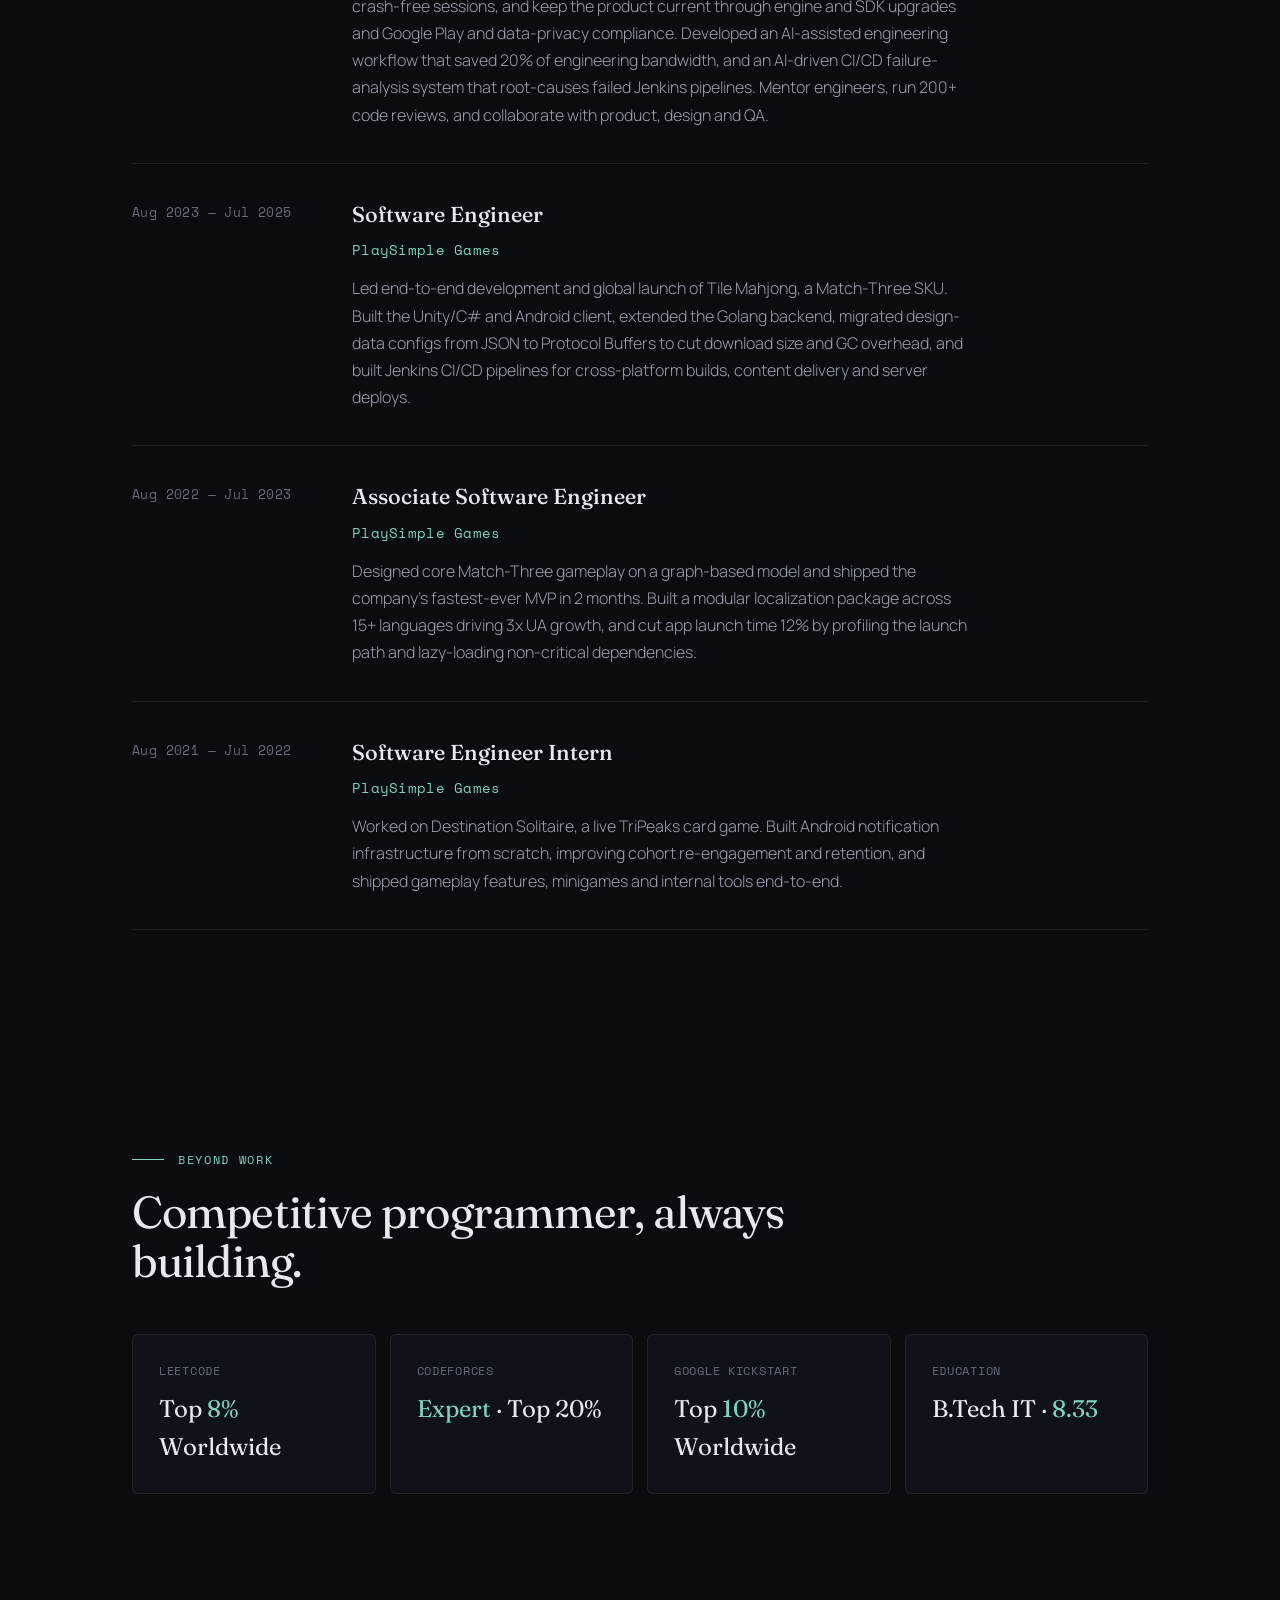
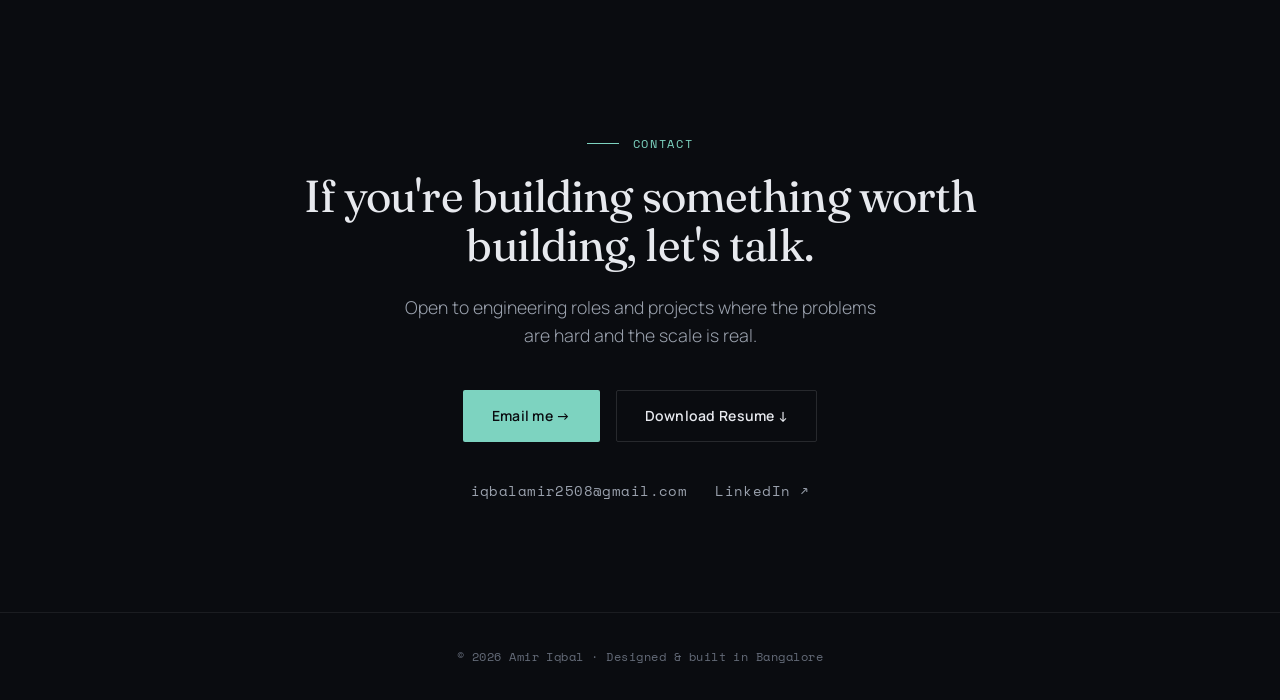
==== commit 0f3fc857: "Correct DAU to 700K+" ====
--- a/index.html
+++ b/index.html
@@ -196,7 +196,7 @@
       <span class="li">I build &amp; scale products</span>
       <span class="li">used by <em>millions</em>.</span>
     </h1>
-    <p class="lead">Tech Lead at PlaySimple Games, running engineering for a live mobile game at <b>1M+ daily active users</b>. I work across gameplay systems, live-ops features, and the performance work that only shows up under real load.</p>
+    <p class="lead">Tech Lead at PlaySimple Games, running engineering for a live mobile game at <b>700K+ daily active users</b>. I work across gameplay systems, live-ops features, and the performance work that only shows up under real load.</p>
     <div class="cta-row">
       <a href="#work" class="btn btn-primary">View work →</a>
       <a href="pdfs/Amir_Iqbal_Resume.pdf" class="btn btn-ghost" target="_blank" rel="noopener" download>Download Resume ↓</a>
@@ -221,7 +221,7 @@
       <p>I care about clean architecture, games that stay smooth under load, and teams that ship with confidence. I like problems where the stakes are real and <b>the metrics are honest</b>.</p>
     </div>
     <div class="about-side reveal">
-      <div class="stat"><div class="n">1M+</div><div class="l">Daily active users on current title</div></div>
+      <div class="stat"><div class="n">700K+</div><div class="l">Daily active users on current title</div></div>
       <div class="stat"><div class="n">20%</div><div class="l">Engineering bandwidth saved via AI workflow</div></div>
       <div class="stat"><div class="n">3</div><div class="l">Live titles shipped, intern → Tech Lead</div></div>
     </div>
@@ -234,9 +234,9 @@
   <div class="work-card reveal">
     <div class="work-tag">CURRENT · TECH LEAD</div>
     <h3>Tile Match</h3>
-    <p>A live Match-Three mobile game I helped build from its MVP to 1M+ daily active users. I lead engineering across architecture, live ops, performance and a real-time leaderboard serving over a million players a day.</p>
+    <p>A live Match-Three mobile game I helped build from its MVP to 700K+ daily active users. I lead engineering across architecture, live ops, performance and a real-time leaderboard serving over 700K players a day.</p>
     <div class="metrics">
-      <div class="metric"><div class="mn">1M+</div><div class="ml">DAILY ACTIVE USERS</div></div>
+      <div class="metric"><div class="mn">700K+</div><div class="ml">DAILY ACTIVE USERS</div></div>
       <div class="metric"><div class="mn">$20M+</div><div class="ml">ANNUAL REVENUE</div></div>
       <div class="metric"><div class="mn">~99%</div><div class="ml">CRASH-FREE SESSIONS</div></div>
     </div>
@@ -308,7 +308,7 @@
       <div>
         <div class="tl-role">Senior Software Engineer · Tech Lead</div>
         <div class="tl-co">PlaySimple Games</div>
-        <div class="tl-desc">Lead engineering for Tile Match at 1M+ DAU and $20M+ annual revenue. Designed a real-time leaderboard serving 1M+ daily players, own production stability at ~99% crash-free sessions, and keep the product current through engine and SDK upgrades and Google Play and data-privacy compliance. Developed an AI-assisted engineering workflow that saved 20% of engineering bandwidth, and an AI-driven CI/CD failure-analysis system that root-causes failed Jenkins pipelines. Mentor engineers, run 200+ code reviews, and collaborate with product, design and QA.</div>
+        <div class="tl-desc">Lead engineering for Tile Match at 700K+ DAU and $20M+ annual revenue. Designed a real-time leaderboard serving 700K+ daily players, own production stability at ~99% crash-free sessions, and keep the product current through engine and SDK upgrades and Google Play and data-privacy compliance. Developed an AI-assisted engineering workflow that saved 20% of engineering bandwidth, and an AI-driven CI/CD failure-analysis system that root-causes failed Jenkins pipelines. Mentor engineers, run 200+ code reviews, and collaborate with product, design and QA.</div>
       </div>
     </div>
     <div class="tl-item">
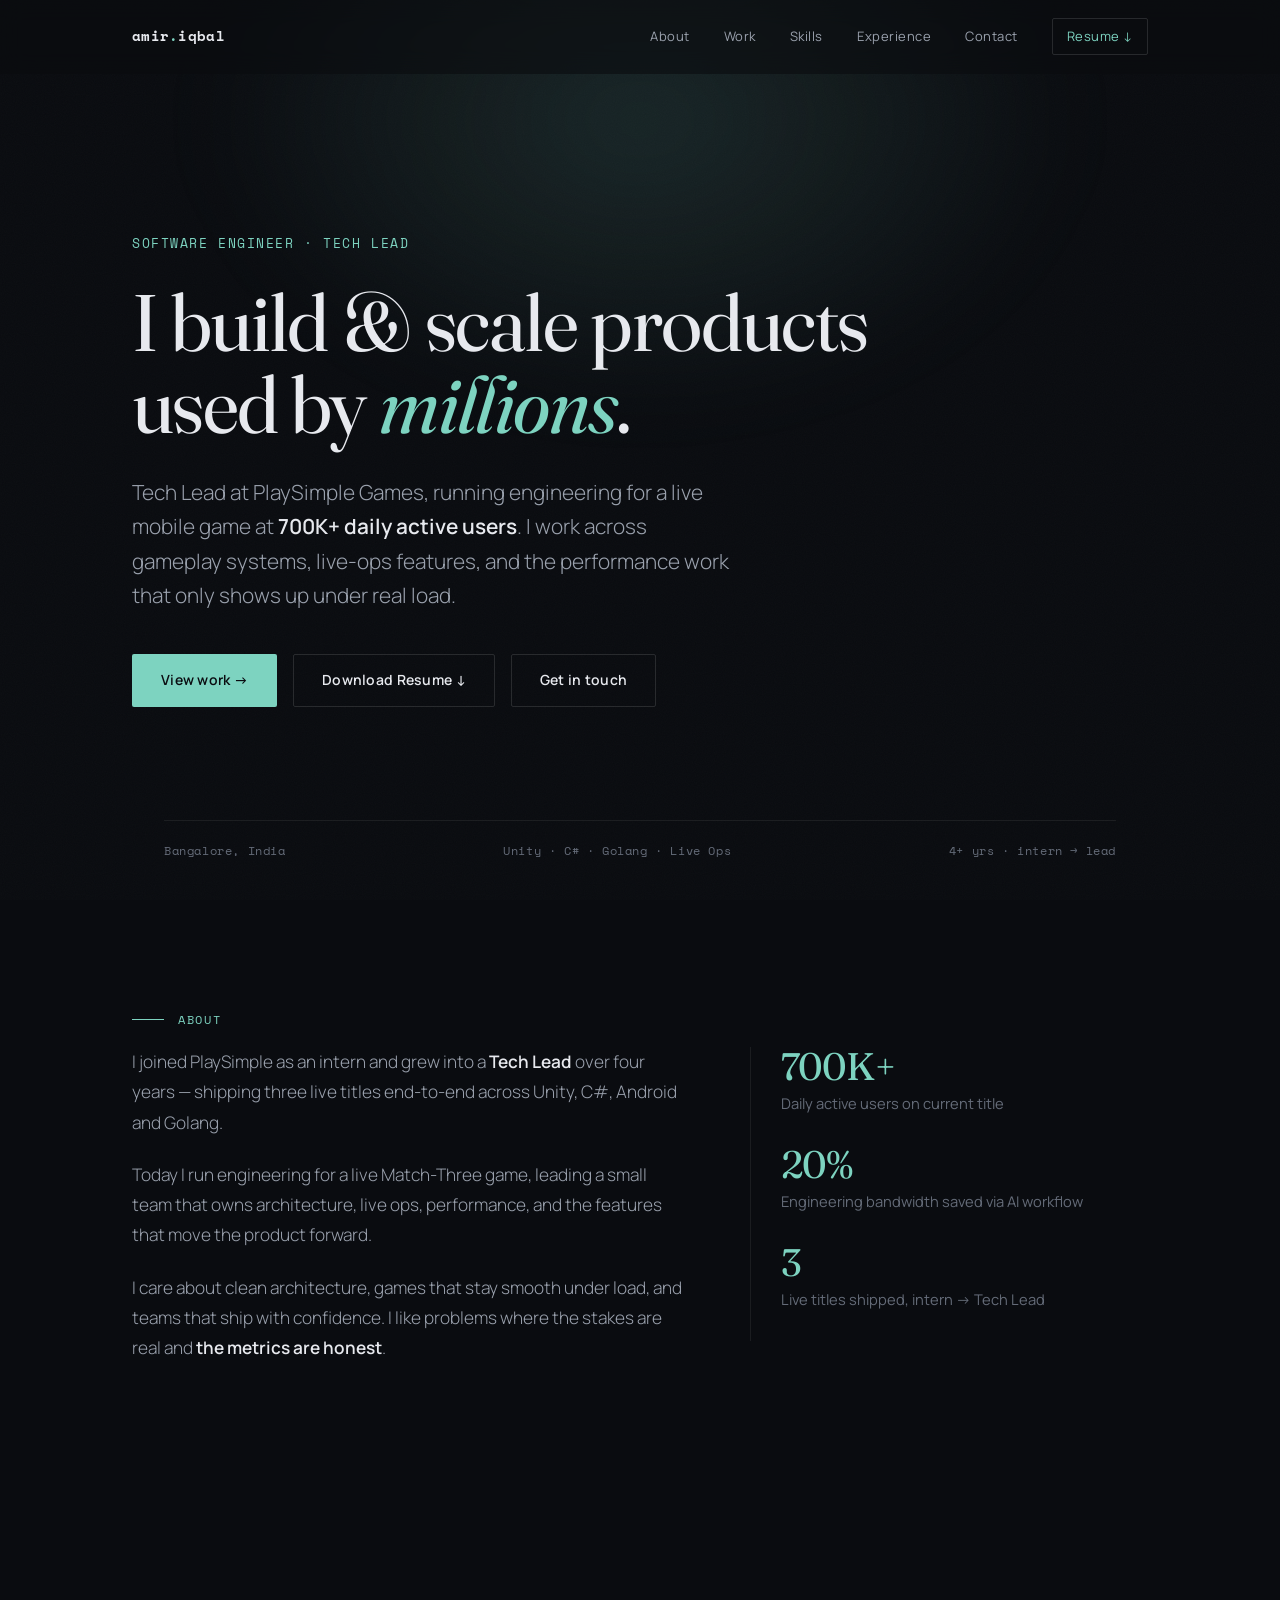
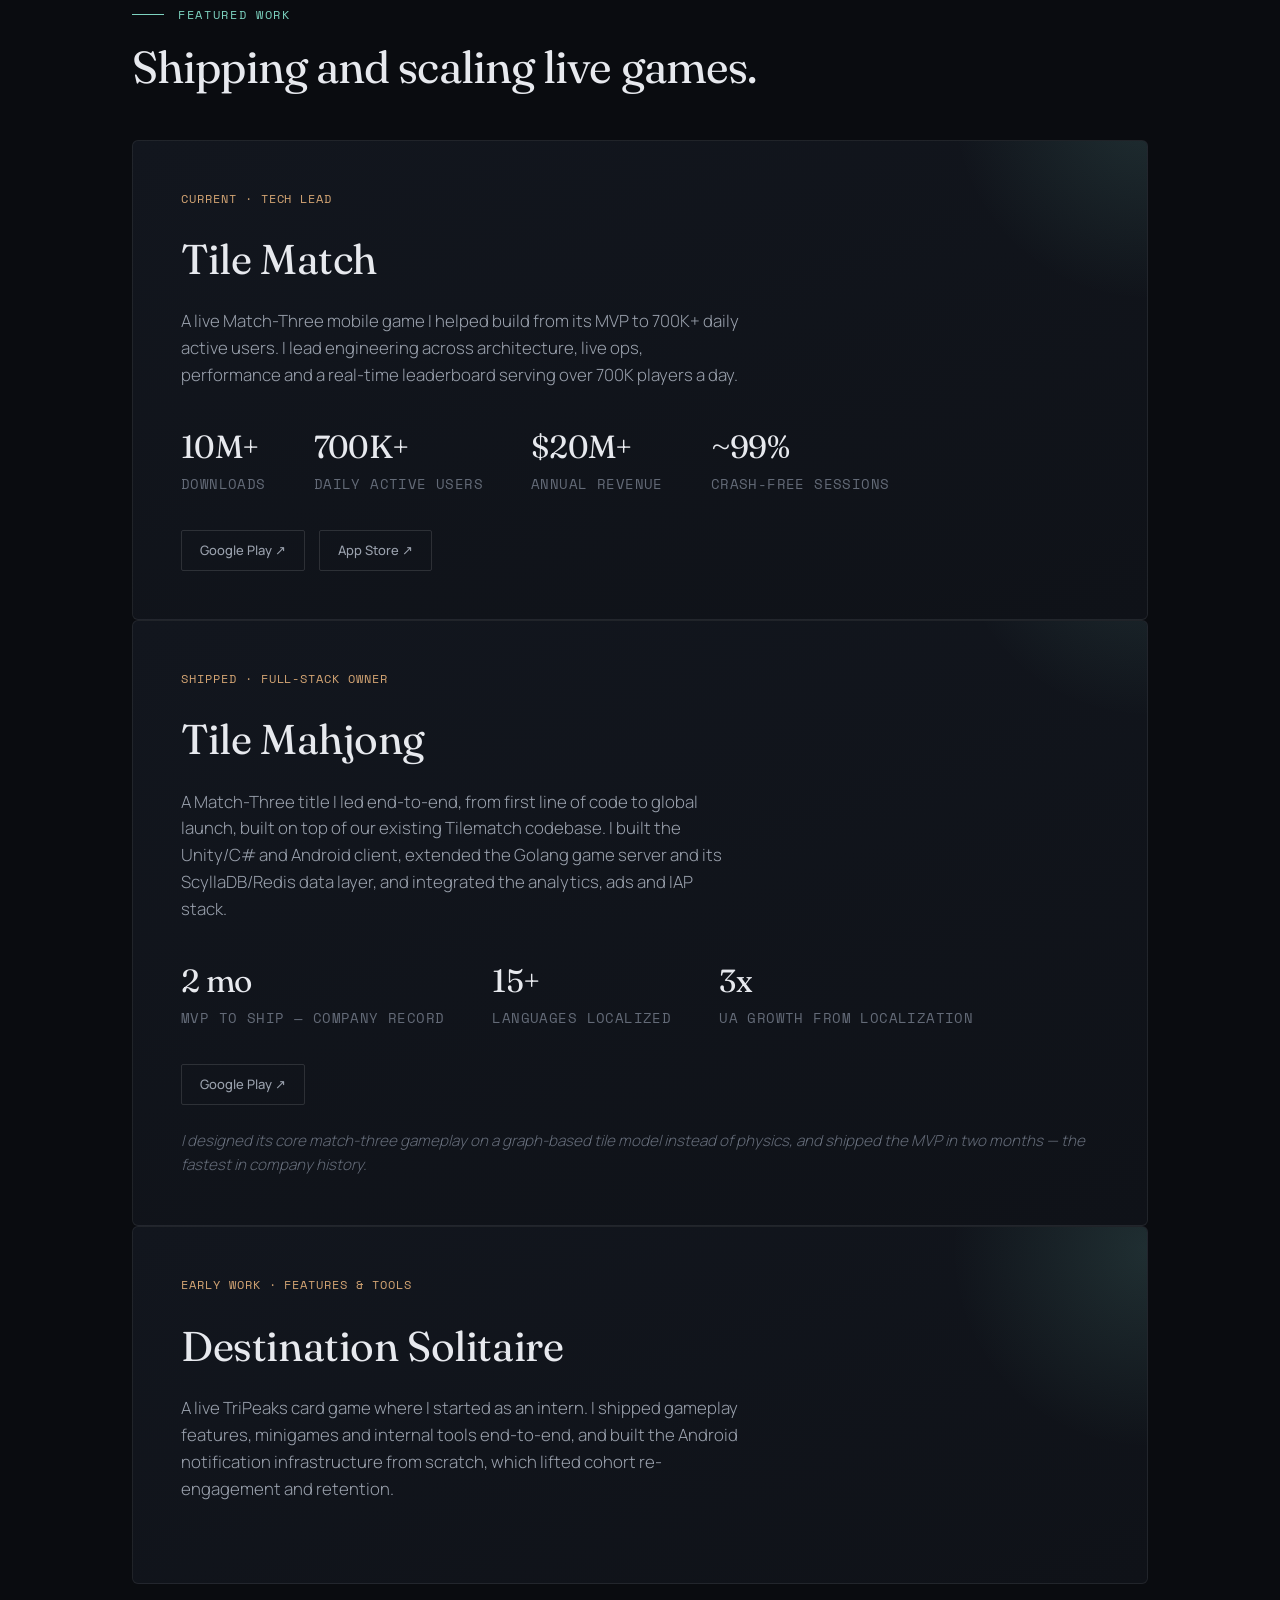
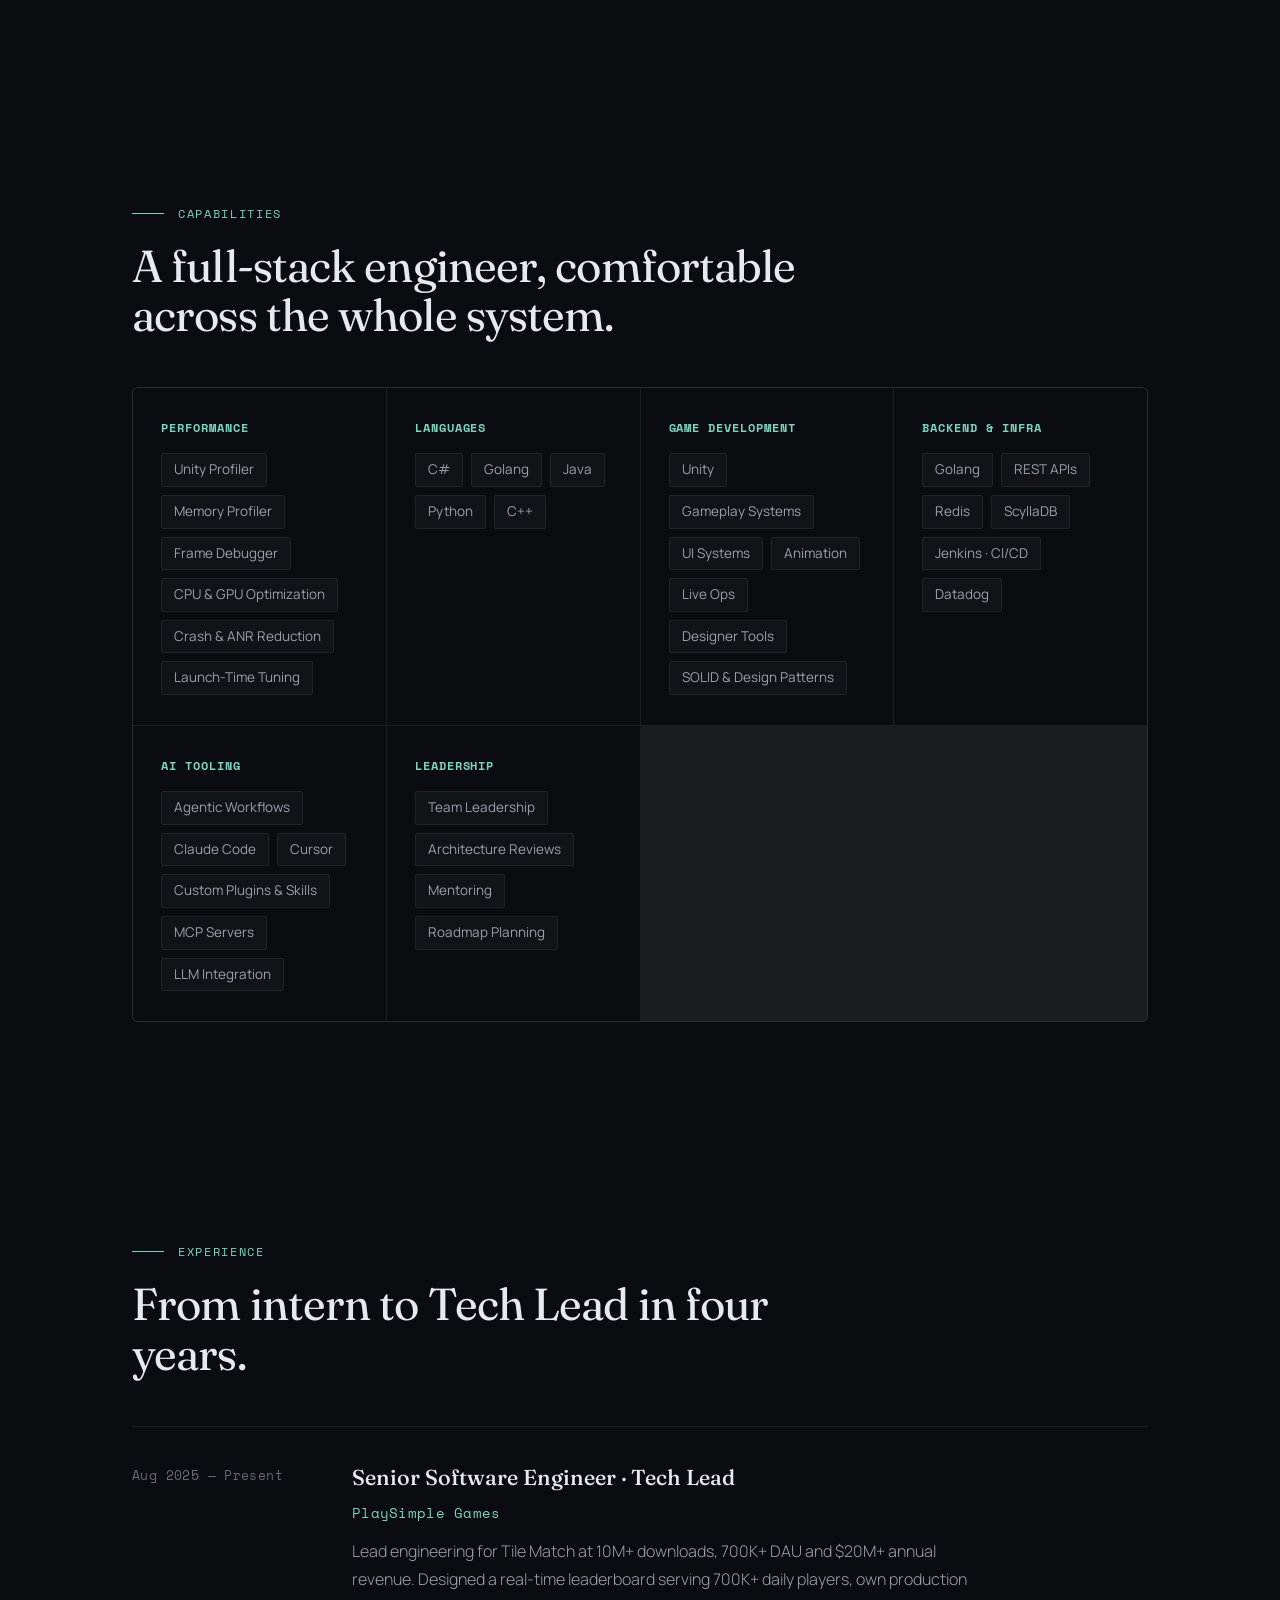
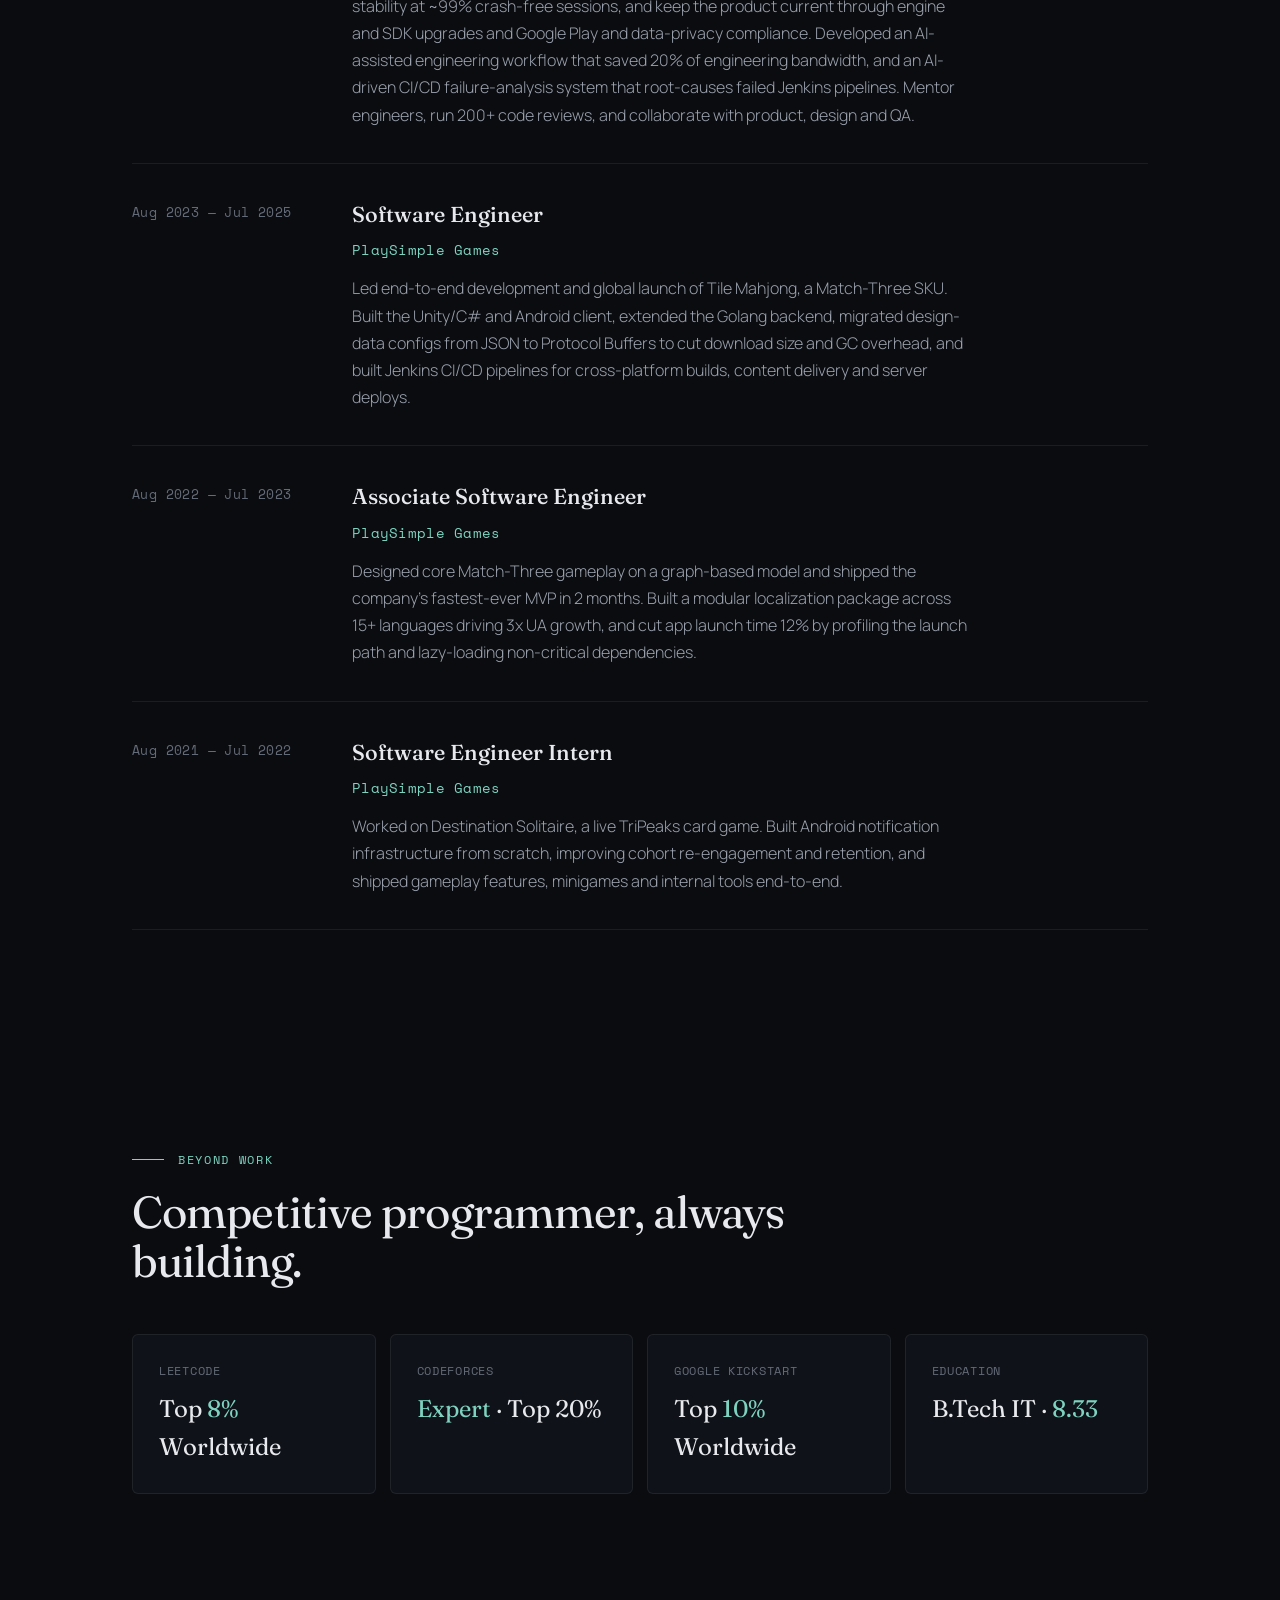
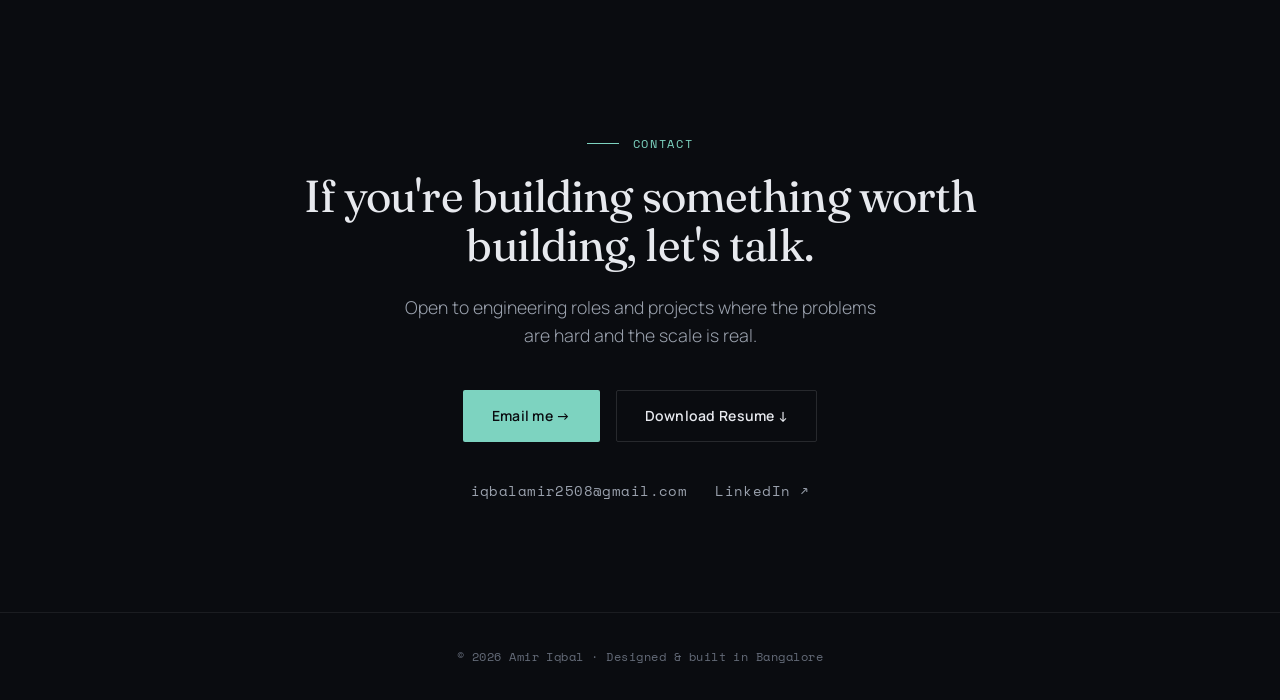
==== commit c0ce57d0: "Add 10M+ downloads metric" ====
--- a/index.html
+++ b/index.html
@@ -236,6 +236,7 @@
     <h3>Tile Match</h3>
     <p>A live Match-Three mobile game I helped build from its MVP to 700K+ daily active users. I lead engineering across architecture, live ops, performance and a real-time leaderboard serving over 700K players a day.</p>
     <div class="metrics">
+      <div class="metric"><div class="mn">10M+</div><div class="ml">DOWNLOADS</div></div>
       <div class="metric"><div class="mn">700K+</div><div class="ml">DAILY ACTIVE USERS</div></div>
       <div class="metric"><div class="mn">$20M+</div><div class="ml">ANNUAL REVENUE</div></div>
       <div class="metric"><div class="mn">~99%</div><div class="ml">CRASH-FREE SESSIONS</div></div>
@@ -308,7 +309,7 @@
       <div>
         <div class="tl-role">Senior Software Engineer · Tech Lead</div>
         <div class="tl-co">PlaySimple Games</div>
-        <div class="tl-desc">Lead engineering for Tile Match at 700K+ DAU and $20M+ annual revenue. Designed a real-time leaderboard serving 700K+ daily players, own production stability at ~99% crash-free sessions, and keep the product current through engine and SDK upgrades and Google Play and data-privacy compliance. Developed an AI-assisted engineering workflow that saved 20% of engineering bandwidth, and an AI-driven CI/CD failure-analysis system that root-causes failed Jenkins pipelines. Mentor engineers, run 200+ code reviews, and collaborate with product, design and QA.</div>
+        <div class="tl-desc">Lead engineering for Tile Match at 10M+ downloads, 700K+ DAU and $20M+ annual revenue. Designed a real-time leaderboard serving 700K+ daily players, own production stability at ~99% crash-free sessions, and keep the product current through engine and SDK upgrades and Google Play and data-privacy compliance. Developed an AI-assisted engineering workflow that saved 20% of engineering bandwidth, and an AI-driven CI/CD failure-analysis system that root-causes failed Jenkins pipelines. Mentor engineers, run 200+ code reviews, and collaborate with product, design and QA.</div>
       </div>
     </div>
     <div class="tl-item">
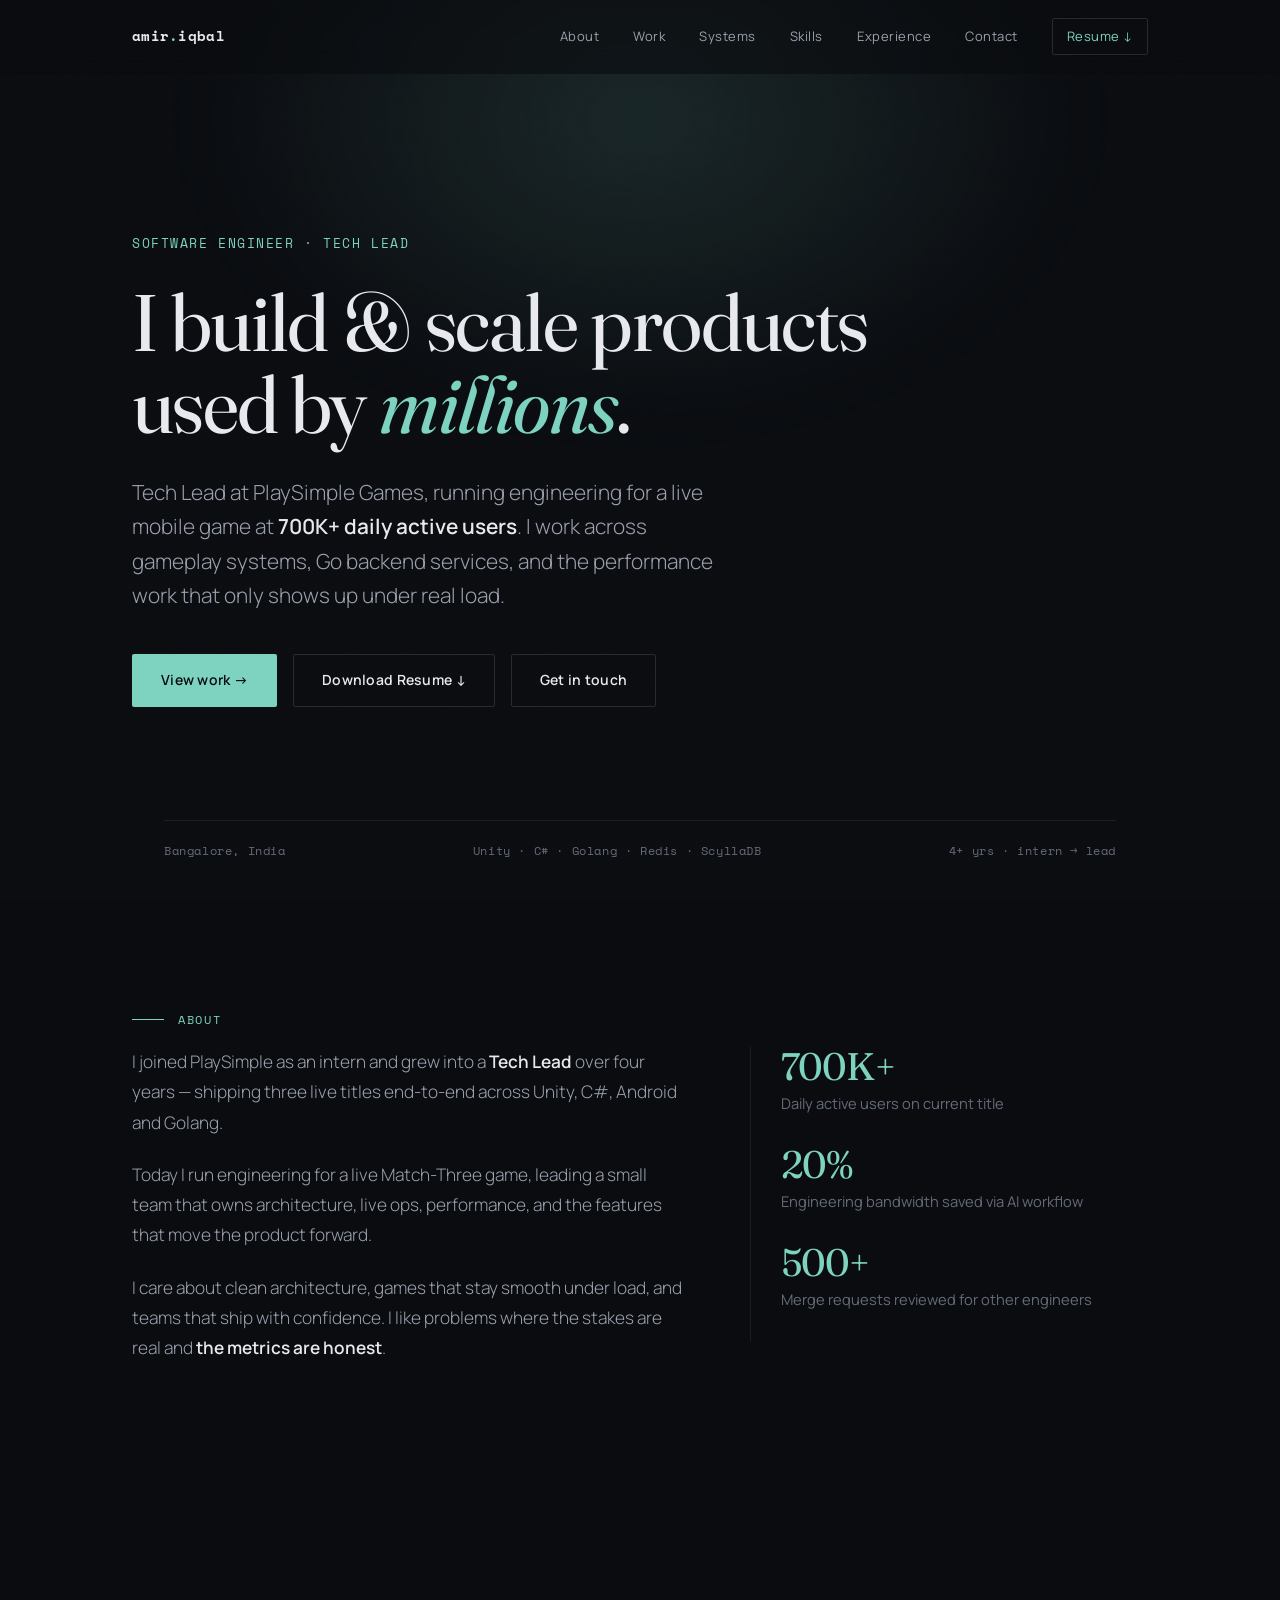
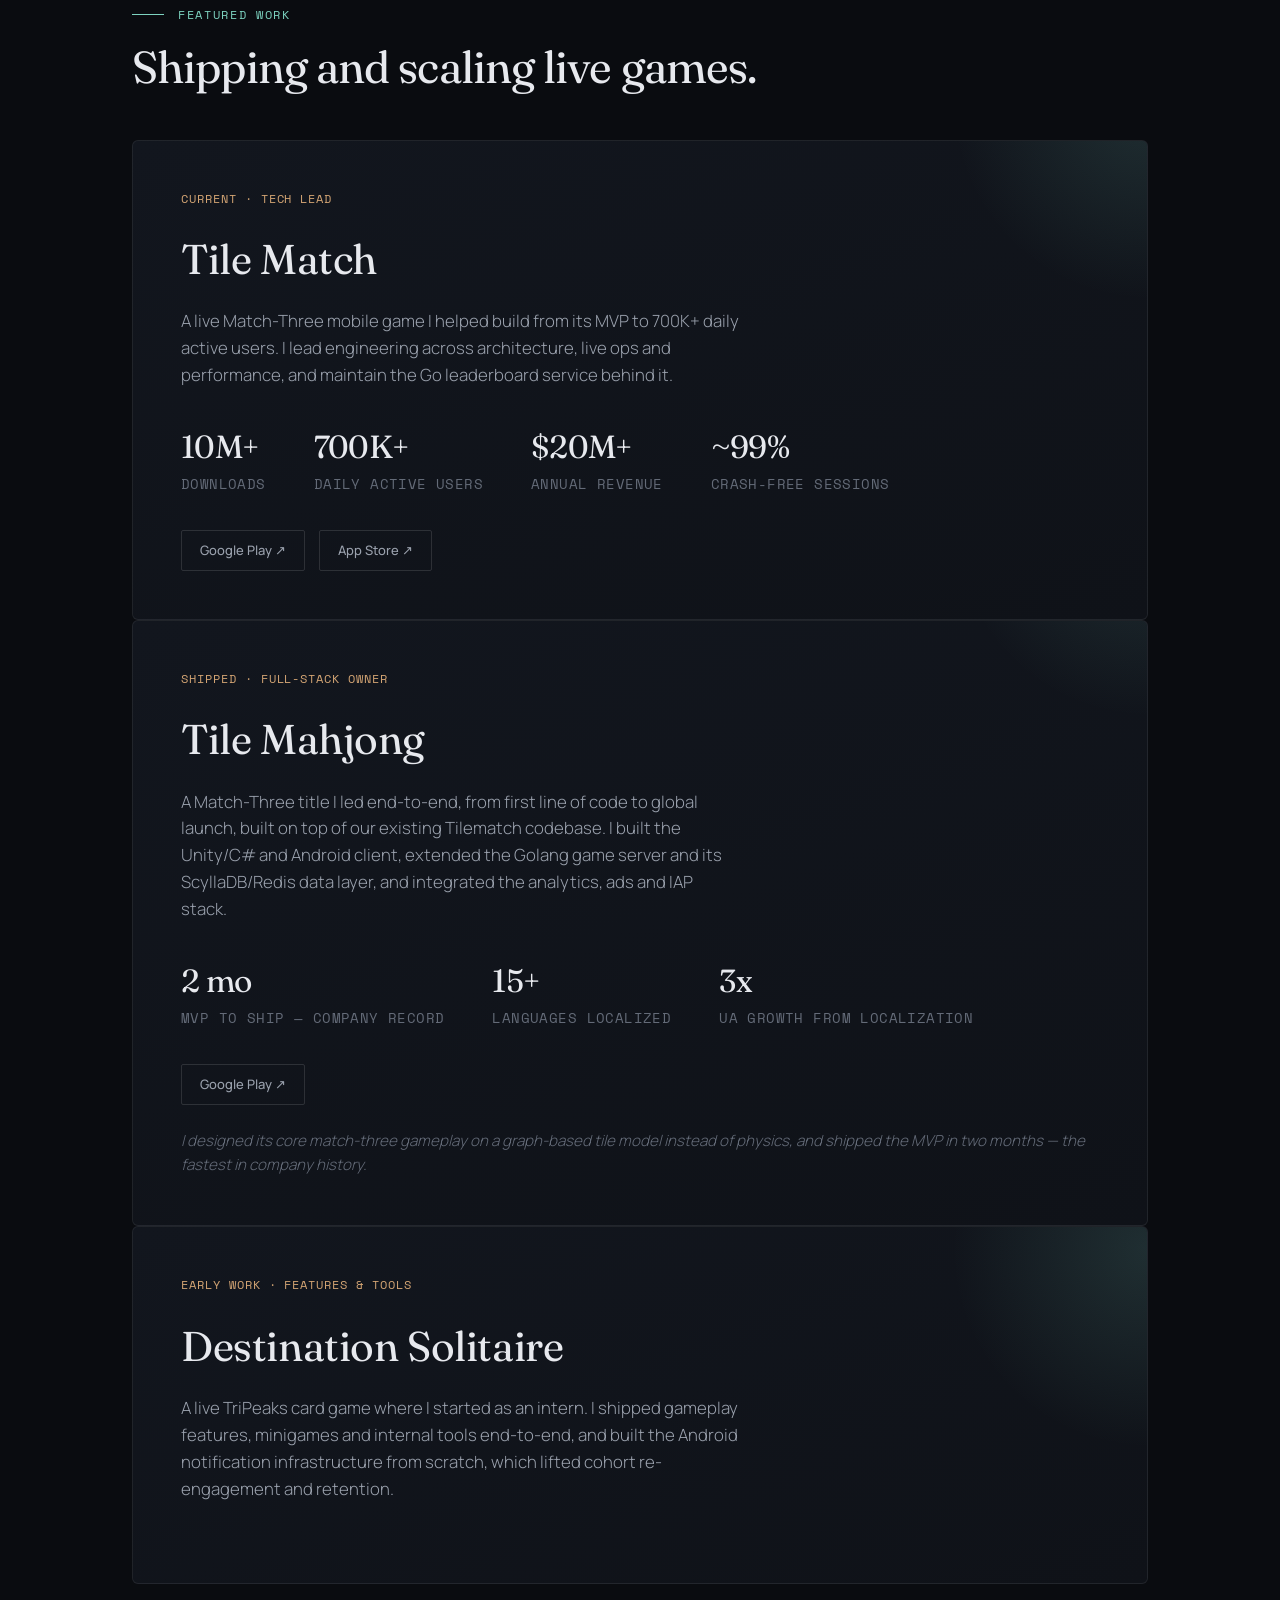
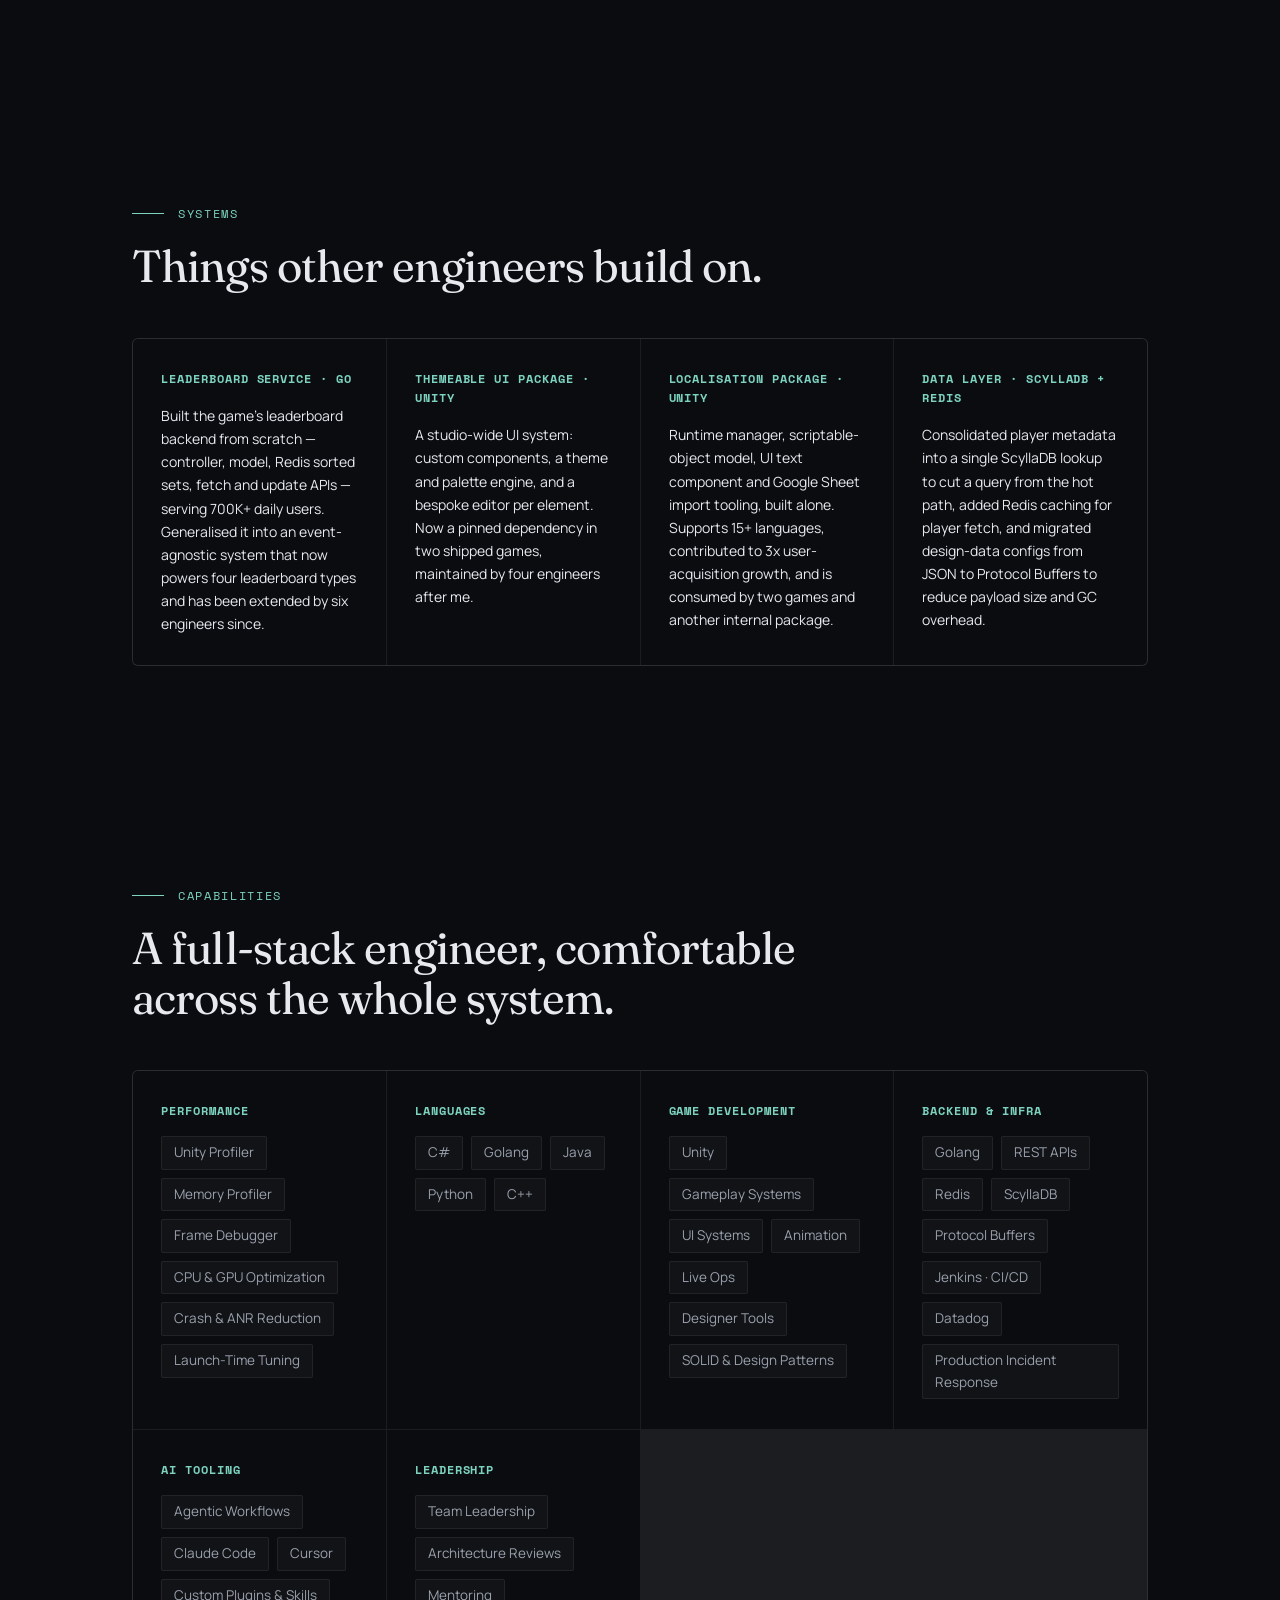
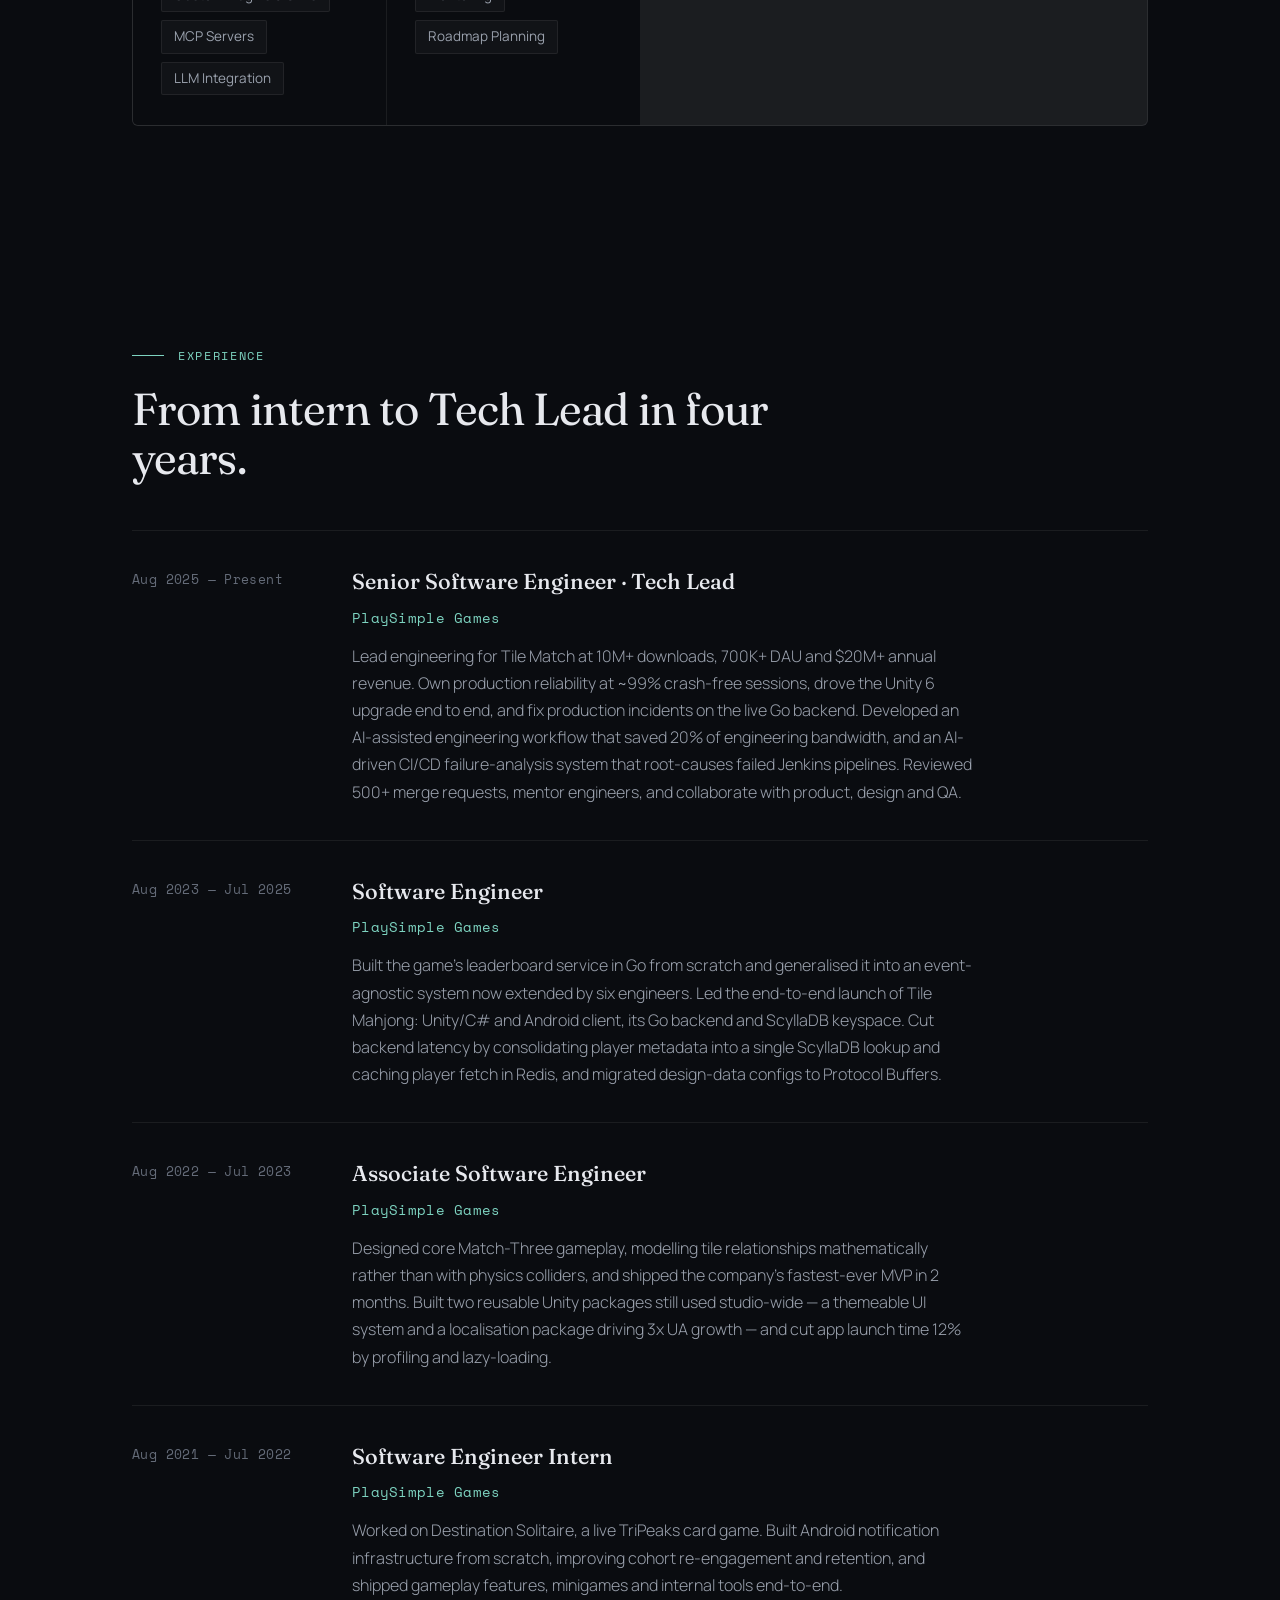
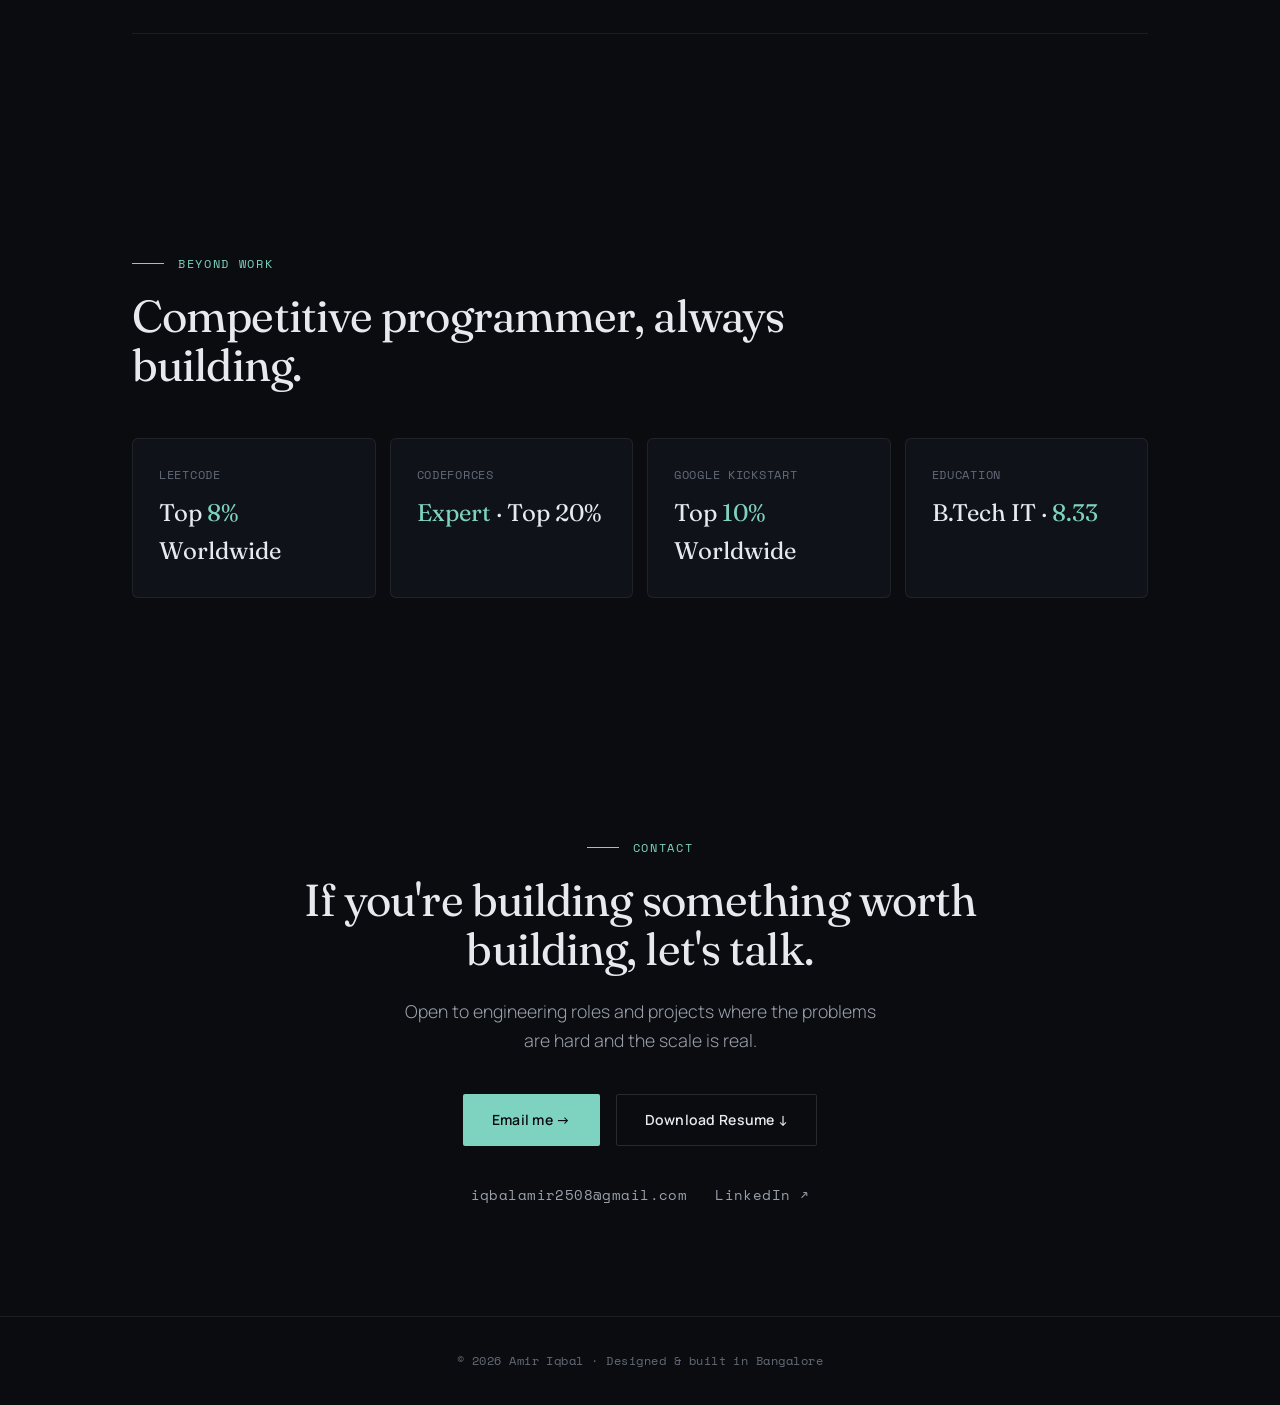
==== commit 2c63e1af: "Portfolio: add backend and systems material, correct review count - New 'Systems' section: Go leader" ====
--- a/index.html
+++ b/index.html
@@ -157,6 +157,7 @@
   .contact h2{margin:0 auto 24px;text-align:center}
   .contact p{color:var(--text-dim);font-weight:300;max-width:480px;margin:0 auto 40px;font-size:1.1rem}
   .contact-cta{display:flex;gap:16px;justify-content:center;flex-wrap:wrap;margin-bottom:38px}
+  .sys-desc{font-size:14px;line-height:1.65;color:var(--muted);margin:10px 0 0}
   .contact-links{display:flex;gap:28px;justify-content:center;flex-wrap:wrap;margin-top:8px}
   .contact-links a{font-family:var(--mono);font-size:14px;color:var(--text-dim);text-decoration:none;letter-spacing:0.03em;transition:color .3s;position:relative}
   .contact-links a:hover{color:var(--accent)}
@@ -180,6 +181,7 @@
     <div class="nav-links">
       <a href="#about">About</a>
       <a href="#work">Work</a>
+      <a href="#systems">Systems</a>
       <a href="#skills">Skills</a>
       <a href="#experience">Experience</a>
       <a href="#contact">Contact</a>
@@ -196,7 +198,7 @@
       <span class="li">I build &amp; scale products</span>
       <span class="li">used by <em>millions</em>.</span>
     </h1>
-    <p class="lead">Tech Lead at PlaySimple Games, running engineering for a live mobile game at <b>700K+ daily active users</b>. I work across gameplay systems, live-ops features, and the performance work that only shows up under real load.</p>
+    <p class="lead">Tech Lead at PlaySimple Games, running engineering for a live mobile game at <b>700K+ daily active users</b>. I work across gameplay systems, Go backend services, and the performance work that only shows up under real load.</p>
     <div class="cta-row">
       <a href="#work" class="btn btn-primary">View work →</a>
       <a href="pdfs/Amir_Iqbal_Resume.pdf" class="btn btn-ghost" target="_blank" rel="noopener" download>Download Resume ↓</a>
@@ -205,7 +207,7 @@
   </div>
   <div class="hero-meta">
     <span>Bangalore, India</span>
-    <span>Unity · C# · Golang · Live Ops</span>
+    <span>Unity · C# · Golang · Redis · ScyllaDB</span>
     <span>4+ yrs · intern → lead</span>
   </div>
 </header>
@@ -223,7 +225,7 @@
     <div class="about-side reveal">
       <div class="stat"><div class="n">700K+</div><div class="l">Daily active users on current title</div></div>
       <div class="stat"><div class="n">20%</div><div class="l">Engineering bandwidth saved via AI workflow</div></div>
-      <div class="stat"><div class="n">3</div><div class="l">Live titles shipped, intern → Tech Lead</div></div>
+      <div class="stat"><div class="n">500+</div><div class="l">Merge requests reviewed for other engineers</div></div>
     </div>
   </div>
 </section>
@@ -234,7 +236,7 @@
   <div class="work-card reveal">
     <div class="work-tag">CURRENT · TECH LEAD</div>
     <h3>Tile Match</h3>
-    <p>A live Match-Three mobile game I helped build from its MVP to 700K+ daily active users. I lead engineering across architecture, live ops, performance and a real-time leaderboard serving over 700K players a day.</p>
+    <p>A live Match-Three mobile game I helped build from its MVP to 700K+ daily active users. I lead engineering across architecture, live ops and performance, and maintain the Go leaderboard service behind it.</p>
     <div class="metrics">
       <div class="metric"><div class="mn">10M+</div><div class="ml">DOWNLOADS</div></div>
       <div class="metric"><div class="mn">700K+</div><div class="ml">DAILY ACTIVE USERS</div></div>
@@ -269,6 +271,29 @@
   </div>
 </section>
 
+<section id="systems">
+  <div class="sec-label">Systems</div>
+  <h2>Things other engineers build on.</h2>
+  <div class="skills-grid reveal">
+    <div class="skill-cell">
+      <h4>Leaderboard service · Go</h4>
+      <p class="sys-desc">Built the game's leaderboard backend from scratch — controller, model, Redis sorted sets, fetch and update APIs — serving 700K+ daily users. Generalised it into an event-agnostic system that now powers four leaderboard types and has been extended by six engineers since.</p>
+    </div>
+    <div class="skill-cell">
+      <h4>Themeable UI package · Unity</h4>
+      <p class="sys-desc">A studio-wide UI system: custom components, a theme and palette engine, and a bespoke editor per element. Now a pinned dependency in two shipped games, maintained by four engineers after me.</p>
+    </div>
+    <div class="skill-cell">
+      <h4>Localisation package · Unity</h4>
+      <p class="sys-desc">Runtime manager, scriptable-object model, UI text component and Google Sheet import tooling, built alone. Supports 15+ languages, contributed to 3x user-acquisition growth, and is consumed by two games and another internal package.</p>
+    </div>
+    <div class="skill-cell">
+      <h4>Data layer · ScyllaDB + Redis</h4>
+      <p class="sys-desc">Consolidated player metadata into a single ScyllaDB lookup to cut a query from the hot path, added Redis caching for player fetch, and migrated design-data configs from JSON to Protocol Buffers to reduce payload size and GC overhead.</p>
+    </div>
+  </div>
+</section>
+
 <section id="skills">
   <div class="sec-label">Capabilities</div>
   <h2>A full-stack engineer, comfortable across the whole system.</h2>
@@ -287,7 +312,7 @@
     </div>
     <div class="skill-cell">
       <h4>Backend &amp; Infra</h4>
-      <div class="items"><span>Golang</span><span>REST APIs</span><span>Redis</span><span>ScyllaDB</span><span>Jenkins · CI/CD</span><span>Datadog</span></div>
+      <div class="items"><span>Golang</span><span>REST APIs</span><span>Redis</span><span>ScyllaDB</span><span>Protocol Buffers</span><span>Jenkins · CI/CD</span><span>Datadog</span><span>Production Incident Response</span></div>
     </div>
     <div class="skill-cell">
       <h4>AI Tooling</h4>
@@ -309,7 +334,7 @@
       <div>
         <div class="tl-role">Senior Software Engineer · Tech Lead</div>
         <div class="tl-co">PlaySimple Games</div>
-        <div class="tl-desc">Lead engineering for Tile Match at 10M+ downloads, 700K+ DAU and $20M+ annual revenue. Designed a real-time leaderboard serving 700K+ daily players, own production stability at ~99% crash-free sessions, and keep the product current through engine and SDK upgrades and Google Play and data-privacy compliance. Developed an AI-assisted engineering workflow that saved 20% of engineering bandwidth, and an AI-driven CI/CD failure-analysis system that root-causes failed Jenkins pipelines. Mentor engineers, run 200+ code reviews, and collaborate with product, design and QA.</div>
+        <div class="tl-desc">Lead engineering for Tile Match at 10M+ downloads, 700K+ DAU and $20M+ annual revenue. Own production reliability at ~99% crash-free sessions, drove the Unity 6 upgrade end to end, and fix production incidents on the live Go backend. Developed an AI-assisted engineering workflow that saved 20% of engineering bandwidth, and an AI-driven CI/CD failure-analysis system that root-causes failed Jenkins pipelines. Reviewed 500+ merge requests, mentor engineers, and collaborate with product, design and QA.</div>
       </div>
     </div>
     <div class="tl-item">
@@ -317,7 +342,7 @@
       <div>
         <div class="tl-role">Software Engineer</div>
         <div class="tl-co">PlaySimple Games</div>
-        <div class="tl-desc">Led end-to-end development and global launch of Tile Mahjong, a Match-Three SKU. Built the Unity/C# and Android client, extended the Golang backend, migrated design-data configs from JSON to Protocol Buffers to cut download size and GC overhead, and built Jenkins CI/CD pipelines for cross-platform builds, content delivery and server deploys.</div>
+        <div class="tl-desc">Built the game's leaderboard service in Go from scratch and generalised it into an event-agnostic system now extended by six engineers. Led the end-to-end launch of Tile Mahjong: Unity/C# and Android client, its Go backend and ScyllaDB keyspace. Cut backend latency by consolidating player metadata into a single ScyllaDB lookup and caching player fetch in Redis, and migrated design-data configs to Protocol Buffers.</div>
       </div>
     </div>
     <div class="tl-item">
@@ -325,7 +350,7 @@
       <div>
         <div class="tl-role">Associate Software Engineer</div>
         <div class="tl-co">PlaySimple Games</div>
-        <div class="tl-desc">Designed core Match-Three gameplay on a graph-based model and shipped the company's fastest-ever MVP in 2 months. Built a modular localization package across 15+ languages driving 3x UA growth, and cut app launch time 12% by profiling the launch path and lazy-loading non-critical dependencies.</div>
+        <div class="tl-desc">Designed core Match-Three gameplay, modelling tile relationships mathematically rather than with physics colliders, and shipped the company's fastest-ever MVP in 2 months. Built two reusable Unity packages still used studio-wide — a themeable UI system and a localisation package driving 3x UA growth — and cut app launch time 12% by profiling and lazy-loading.</div>
       </div>
     </div>
     <div class="tl-item">
